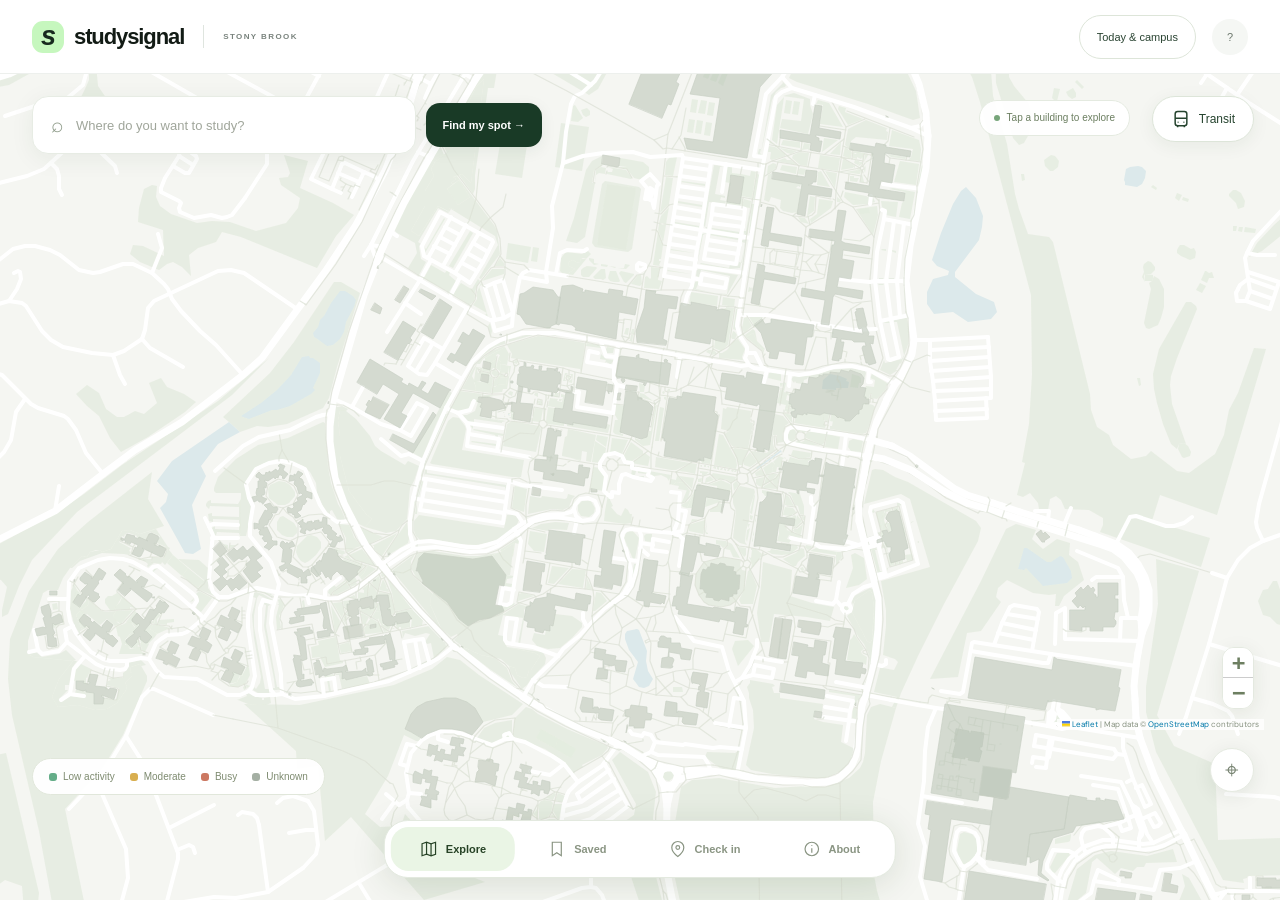
==== public/index.html @ 08395d14 "Upload current StudySignal campus companion app" ====
<!DOCTYPE html>
<html lang="en"><head><meta charset="utf-8"><meta name="viewport" content="width=device-width,initial-scale=1"><meta name="theme-color" content="#173c35"><title>StudySignal · Find your space</title><link rel="stylesheet" href="leaflet.css"><link rel="stylesheet" href="style.css"><link rel="stylesheet" href="campus.css"><link rel="stylesheet" href="interface.css"><link rel="stylesheet" href="maplibre-gl.css"><link rel="stylesheet" href="navigation.css"><link rel="stylesheet" href="transit.css"><link rel="stylesheet" href="student-tools.css"></head>
<body><aside class="sidebar"><a class="brand" href="./"><span class="logo">▥</span> StudySignal<span class="branddot">.</span></a><div class="campus">STONY BROOK UNIVERSITY</div><nav><button class="nav active" data-view="map">◫ <span>Explore spaces</span></button><button class="nav" data-view="saved">♡ <span>Saved spaces</span><span id="savedCount">0</span></button><button class="nav" id="how">ⓘ <span>How it works</span></button></nav><div class="side-note"><div class="small-icon">↗</div><h3>A little signal.<br>A better study session.</h3><p>Your quick updates help the next student find their spot.</p><button id="sideReport">Share an update <span>→</span></button></div><div class="sidebar-foot"><span class="avatar">SB</span><div>Built for Seawolves<small>Made for your next big idea</small></div></div></aside>
<main><header><a class="app-brand" href="./" aria-label="StudySignal home"><span class="app-mark">s</span>studysignal<span class="campus-pill">STONY BROOK</span></a><div class="breadcrumb">Campus <span>/</span> Study spaces</div><div class="header-right"><span class="demo"><i></i> Interactive prototype</span><button class="icon" id="help" aria-label="About this prototype">?</button></div></header><section id="campusView"><div class="campus-title"><div><div class="eyebrow">YOUR CAMPUS. AT A GLANCE.</div><h1>Your campus. Your space.</h1><p>Find a little room to focus.</p></div><label class="demo-switch"><input type="checkbox" id="demoMode"> Preview sample activity</label></div><section class="presence-strip"><div><strong>Find your place on campus</strong><small id="sharingStatus">Location is optional. You control when you check in.</small></div><button class="primary" id="locateMe">⌖ Use my location</button><button class="secondary" id="manualCheckin">Choose building</button><button class="chip" id="stopPresence" hidden>Stop sharing</button></section><div class="campus-tools"><label class="search">⌕ <input id="buildingSearch" placeholder="Where do you want to study?" aria-label="Search campus buildings"></label><button class="chip" id="resetMap">⌖ Recenter campus</button><span id="buildingCount"></span></div><div class="campus-layout"><section class="campus-map-card"><div class="map-note" id="mapNotice">Tap a building to explore</div><div id="campusMap" aria-label="Interactive Stony Brook campus map"></div><div class="campus-legend"><span><i style="background:#64ad88"></i>Low activity</span><span><i style="background:#d8ae4f"></i>Moderate</span><span><i style="background:#cc7862"></i>Busy</span><span><i style="background:#a4afa3"></i>Unknown</span></div></section><aside class="building-panel" id="buildingPanel"><div class="eyebrow">START EXPLORING</div><h2>One campus.<br>So many places.</h2><p>Select a building on the map to explore its activity and report conditions.</p><div class="campus-illustration">⌖</div><button class="primary" id="exploreLibrary">Explore the library →</button><p class="panel-foot">Building outlines: OpenStreetMap. Indoor coverage is expanding; unverified spaces are never presented as official floor plans.</p></aside></div><section class="campus-directory"><div class="section-title"><h2>Campus buildings</h2><span>Choose a building to look inside</span></div><div id="buildingList" class="building-list"></div></section></section><div id="indoorView" hidden><button class="back-campus" id="backCampus">← Back to campus map</button><section class="heading"><div><div class="eyebrow">LESS SEARCHING. MORE STUDYING.</div><h1>Find your kind of quiet<span>.</span></h1><p>A good spot changes everything. See where there’s room to focus.</p></div><button class="primary" id="find">✧ Find me a spot <span>↗</span></button></section>
<section class="stats"><div><span class="stat-icon mint">◫</span><div><strong id="available">—</strong><span>zones with open seats</span></div></div><div><span class="stat-icon sand">◉</span><div><strong>4 real study areas</strong><span>Melville Library · first floor</span></div></div><div><span class="stat-icon pink">↻</span><div><strong>Powered by students</strong><span>Availability starts unknown</span></div></div></section>
<section class="toolbar"><label class="search">⌕ <input id="search" placeholder="Search study spaces…" aria-label="Search study spaces"></label><div class="filters"><button class="chip" data-filter="quiet">♧ Quiet</button><button class="chip" data-filter="outlets">ϟ Outlets</button><button class="chip" data-filter="group">♧ Group friendly</button><button class="chip" data-filter="available">◉ Open seats</button></div></section>
<div class="workspace"><section class="map-panel"><div class="map-heading"><div><h2>Frank Melville Jr. Library <span class="tag">LIBRARY</span></h2><p>The real first-floor layout, with student-reported conditions.</p></div><span class="schematic">SBU-published floor plan</span></div><div class="floorbar"><div class="floors"><button data-floor="1" class="selected">First floor</button></div><div class="zoom"><button id="minus" aria-label="Zoom out">−</button><span id="zoomLabel">100%</span><button id="plus" aria-label="Zoom in">+</button></div></div><div class="mapstage"><div class="map-caption"><span class="status-dot"></span> ZONE AVAILABILITY </div><svg id="floorplan" viewBox="0 0 631 489" role="group" aria-label="SBU Melville Library first-floor plan with interactive study zones"></svg><div class="map-bottom"><span>↳ Select a zone to explore</span><span>Published floor plan · verify signs on site</span></div></div><div class="legend"><span><i class="dot open"></i>Seats available</span><span><i class="dot filling"></i>Filling up</span><span><i class="dot full"></i>Full</span><span><i class="dot unknown"></i>No recent report</span></div><div class="data-note">ⓘ Floor plan: <a href="https://library.stonybrook.edu/music-library/visitor-information/" target="_blank" rel="noopener">SBU Libraries</a>. Overlays added by StudySignal; boundaries are approximate. Map publication date not stated. Reports are shared and expire after 30 minutes.</div></section>
<aside class="details" id="details"></aside></div><section class="nearby"><div class="section-title"><div><span class="eyebrow">A SPACE FOR EVERY STUDY STYLE</span><h2 id="listTitle">Explore this floor</h2></div><span id="results"></span></div><div class="cards" id="cards"></div></section></div><footer><span>StudySignal · A clearer signal for your next study session.</span><span>Independent student prototype · Not affiliated with SBU</span></footer></main>
<dialog id="reportDialog"><form id="reportForm"><div class="modal-head"><div><div class="eyebrow">A QUICK UPDATE GOES A LONG WAY</div><h2>What’s the space like?</h2></div><button type="button" class="icon" id="closeReport" aria-label="Close">×</button></div><label class="field-label" for="reportZone">Study zone</label><select id="reportZone"></select><fieldset><legend>Can you find a seat?</legend><div class="report-options"><label><input type="radio" name="status" value="open" required> Plenty of seats</label><label><input type="radio" name="status" value="filling"> A few seats</label><label><input type="radio" name="status" value="full"> Full</label></div></fieldset><label class="field-label" for="noise">Noise right now</label><select id="noise"><option value="Quiet">Quiet</option><option value="Some conversation">Some conversation</option><option value="Loud">Loud</option></select><p class="muted">Only report what you can see. Updates describe a moment in time, not a reserved seat.</p><button class="primary submit" type="submit">Share update ↗</button></form></dialog>
<dialog id="infoDialog"><div class="modal-head"><h2>A clearer picture of campus.</h2><button class="icon" id="closeInfo" aria-label="Close">×</button></div><p>Start on the campus map. Select any mapped building to see its reported activity by area. Open Melville Library to explore the official first-floor plan. Gray means no recent information. The sample activity switch previews the heatmap without claiming live conditions.</p><h3>Know what you’re seeing</h3><p>This version uses the actual first-floor map published on SBU Libraries’ Music Library visitor page. Colored boundaries are approximate interactive overlays. Selected buildings now include SBU-published indoor maps and event-space diagrams. Their dates and floor coverage are shown. Health Sciences Level 2 is mapped, but the Level 3 library interior is not. Buildings without a published map support whole-building reports and student-defined areas. Activity reports and recent check-ins are shared across devices. Saved favorites stay in your browser. Location coordinates are processed on your device; only your confirmed building and area are sent. Presence expires after 3 minutes without an active update. Stop sharing removes your check-in.</p><p>Reports expire after 30 minutes. Gray means unknown, not empty. Study-space names and amenities come from SBU Libraries. The plan may include older labels; follow current building signage. Availability starts unknown until someone reports it.</p></dialog><div class="toast" id="toast" role="status"></div><script src="leaflet.js"></script><script src="app.js"></script><script src="plans.js"></script><script src="simulation.js"></script><script src="campus.js"></script><script src="presence.js"></script><script src="interface.js"></script><script src="walking.js"></script><script src="maplibre-gl.js"></script><script src="navigation.js"></script><script src="transit.js"></script><script src="student-tools.js"></script></body></html>
---- public/leaflet.css ----
/* required styles */

.leaflet-pane,
.leaflet-tile,
.leaflet-marker-icon,
.leaflet-marker-shadow,
.leaflet-tile-container,
.leaflet-pane > svg,
.leaflet-pane > canvas,
.leaflet-zoom-box,
.leaflet-image-layer,
.leaflet-layer {
	position: absolute;
	left: 0;
	top: 0;
	}
.leaflet-container {
	overflow: hidden;
	}
.leaflet-tile,
.leaflet-marker-icon,
.leaflet-marker-shadow {
	-webkit-user-select: none;
	   -moz-user-select: none;
	        user-select: none;
	  -webkit-user-drag: none;
	}
/* Prevents IE11 from highlighting tiles in blue */
.leaflet-tile::selection {
	background: transparent;
}
/* Safari renders non-retina tile on retina better with this, but Chrome is worse */
.leaflet-safari .leaflet-tile {
	image-rendering: -webkit-optimize-contrast;
	}
/* hack that prevents hw layers "stretching" when loading new tiles */
.leaflet-safari .leaflet-tile-container {
	width: 1600px;
	height: 1600px;
	-webkit-transform-origin: 0 0;
	}
.leaflet-marker-icon,
.leaflet-marker-shadow {
	display: block;
	}
/* .leaflet-container svg: reset svg max-width decleration shipped in Joomla! (joomla.org) 3.x */
/* .leaflet-container img: map is broken in FF if you have max-width: 100% on tiles */
.leaflet-container .leaflet-overlay-pane svg {
	max-width: none !important;
	max-height: none !important;
	}
.leaflet-container .leaflet-marker-pane img,
.leaflet-container .leaflet-shadow-pane img,
.leaflet-container .leaflet-tile-pane img,
.leaflet-container img.leaflet-image-layer,
.leaflet-container .leaflet-tile {
	max-width: none !important;
	max-height: none !important;
	width: auto;
	padding: 0;
	}

.leaflet-container img.leaflet-tile {
	/* See: https://bugs.chromium.org/p/chromium/issues/detail?id=600120 */
	mix-blend-mode: plus-lighter;
}

.leaflet-container.leaflet-touch-zoom {
	-ms-touch-action: pan-x pan-y;
	touch-action: pan-x pan-y;
	}
.leaflet-container.leaflet-touch-drag {
	-ms-touch-action: pinch-zoom;
	/* Fallback for FF which doesn't support pinch-zoom */
	touch-action: none;
	touch-action: pinch-zoom;
}
.leaflet-container.leaflet-touch-drag.leaflet-touch-zoom {
	-ms-touch-action: none;
	touch-action: none;
}
.leaflet-container {
	-webkit-tap-highlight-color: transparent;
}
.leaflet-container a {
	-webkit-tap-highlight-color: rgba(51, 181, 229, 0.4);
}
.leaflet-tile {
	filter: inherit;
	visibility: hidden;
	}
.leaflet-tile-loaded {
	visibility: inherit;
	}
.leaflet-zoom-box {
	width: 0;
	height: 0;
	-moz-box-sizing: border-box;
	     box-sizing: border-box;
	z-index: 800;
	}
/* workaround for https://bugzilla.mozilla.org/show_bug.cgi?id=888319 */
.leaflet-overlay-pane svg {
	-moz-user-select: none;
	}

.leaflet-pane         { z-index: 400; }

.leaflet-tile-pane    { z-index: 200; }
.leaflet-overlay-pane { z-index: 400; }
.leaflet-shadow-pane  { z-index: 500; }
.leaflet-marker-pane  { z-index: 600; }
.leaflet-tooltip-pane   { z-index: 650; }
.leaflet-popup-pane   { z-index: 700; }

.leaflet-map-pane canvas { z-index: 100; }
.leaflet-map-pane svg    { z-index: 200; }

.leaflet-vml-shape {
	width: 1px;
	height: 1px;
	}
.lvml {
	behavior: url(#default#VML);
	display: inline-block;
	position: absolute;
	}


/* control positioning */

.leaflet-control {
	position: relative;
	z-index: 800;
	pointer-events: visiblePainted; /* IE 9-10 doesn't have auto */
	pointer-events: auto;
	}
.leaflet-top,
.leaflet-bottom {
	position: absolute;
	z-index: 1000;
	pointer-events: none;
	}
.leaflet-top {
	top: 0;
	}
.leaflet-right {
	right: 0;
	}
.leaflet-bottom {
	bottom: 0;
	}
.leaflet-left {
	left: 0;
	}
.leaflet-control {
	float: left;
	clear: both;
	}
.leaflet-right .leaflet-control {
	float: right;
	}
.leaflet-top .leaflet-control {
	margin-top: 10px;
	}
.leaflet-bottom .leaflet-control {
	margin-bottom: 10px;
	}
.leaflet-left .leaflet-control {
	margin-left: 10px;
	}
.leaflet-right .leaflet-control {
	margin-right: 10px;
	}


/* zoom and fade animations */

.leaflet-fade-anim .leaflet-popup {
	opacity: 0;
	-webkit-transition: opacity 0.2s linear;
	   -moz-transition: opacity 0.2s linear;
	        transition: opacity 0.2s linear;
	}
.leaflet-fade-anim .leaflet-map-pane .leaflet-popup {
	opacity: 1;
	}
.leaflet-zoom-animated {
	-webkit-transform-origin: 0 0;
	    -ms-transform-origin: 0 0;
	        transform-origin: 0 0;
	}
svg.leaflet-zoom-animated {
	will-change: transform;
}

.leaflet-zoom-anim .leaflet-zoom-animated {
	-webkit-transition: -webkit-transform 0.25s cubic-bezier(0,0,0.25,1);
	   -moz-transition:    -moz-transform 0.25s cubic-bezier(0,0,0.25,1);
	        transition:         transform 0.25s cubic-bezier(0,0,0.25,1);
	}
.leaflet-zoom-anim .leaflet-tile,
.leaflet-pan-anim .leaflet-tile {
	-webkit-transition: none;
	   -moz-transition: none;
	        transition: none;
	}

.leaflet-zoom-anim .leaflet-zoom-hide {
	visibility: hidden;
	}


/* cursors */

.leaflet-interactive {
	cursor: pointer;
	}
.leaflet-grab {
	cursor: -webkit-grab;
	cursor:    -moz-grab;
	cursor:         grab;
	}
.leaflet-crosshair,
.leaflet-crosshair .leaflet-interactive {
	cursor: crosshair;
	}
.leaflet-popup-pane,
.leaflet-control {
	cursor: auto;
	}
.leaflet-dragging .leaflet-grab,
.leaflet-dragging .leaflet-grab .leaflet-interactive,
.leaflet-dragging .leaflet-marker-draggable {
	cursor: move;
	cursor: -webkit-grabbing;
	cursor:    -moz-grabbing;
	cursor:         grabbing;
	}

/* marker & overlays interactivity */
.leaflet-marker-icon,
.leaflet-marker-shadow,
.leaflet-image-layer,
.leaflet-pane > svg path,
.leaflet-tile-container {
	pointer-events: none;
	}

.leaflet-marker-icon.leaflet-interactive,
.leaflet-image-layer.leaflet-interactive,
.leaflet-pane > svg path.leaflet-interactive,
svg.leaflet-image-layer.leaflet-interactive path {
	pointer-events: visiblePainted; /* IE 9-10 doesn't have auto */
	pointer-events: auto;
	}

/* visual tweaks */

.leaflet-container {
	background: #ddd;
	outline-offset: 1px;
	}
.leaflet-container a {
	color: #0078A8;
	}
.leaflet-zoom-box {
	border: 2px dotted #38f;
	background: rgba(255,255,255,0.5);
	}


/* general typography */
.leaflet-container {
	font-family: "Helvetica Neue", Arial, Helvetica, sans-serif;
	font-size: 12px;
	font-size: 0.75rem;
	line-height: 1.5;
	}


/* general toolbar styles */

.leaflet-bar {
	box-shadow: 0 1px 5px rgba(0,0,0,0.65);
	border-radius: 4px;
	}
.leaflet-bar a {
	background-color: #fff;
	border-bottom: 1px solid #ccc;
	width: 26px;
	height: 26px;
	line-height: 26px;
	display: block;
	text-align: center;
	text-decoration: none;
	color: black;
	}
.leaflet-bar a,
.leaflet-control-layers-toggle {
	background-position: 50% 50%;
	background-repeat: no-repeat;
	display: block;
	}
.leaflet-bar a:hover,
.leaflet-bar a:focus {
	background-color: #f4f4f4;
	}
.leaflet-bar a:first-child {
	border-top-left-radius: 4px;
	border-top-right-radius: 4px;
	}
.leaflet-bar a:last-child {
	border-bottom-left-radius: 4px;
	border-bottom-right-radius: 4px;
	border-bottom: none;
	}
.leaflet-bar a.leaflet-disabled {
	cursor: default;
	background-color: #f4f4f4;
	color: #bbb;
	}

.leaflet-touch .leaflet-bar a {
	width: 30px;
	height: 30px;
	line-height: 30px;
	}
.leaflet-touch .leaflet-bar a:first-child {
	border-top-left-radius: 2px;
	border-top-right-radius: 2px;
	}
.leaflet-touch .leaflet-bar a:last-child {
	border-bottom-left-radius: 2px;
	border-bottom-right-radius: 2px;
	}

/* zoom control */

.leaflet-control-zoom-in,
.leaflet-control-zoom-out {
	font: bold 18px 'Lucida Console', Monaco, monospace;
	text-indent: 1px;
	}

.leaflet-touch .leaflet-control-zoom-in, .leaflet-touch .leaflet-control-zoom-out  {
	font-size: 22px;
	}


/* layers control */

.leaflet-control-layers {
	box-shadow: 0 1px 5px rgba(0,0,0,0.4);
	background: #fff;
	border-radius: 5px;
	}
.leaflet-control-layers-toggle {
	background-image: url(images/layers.png);
	width: 36px;
	height: 36px;
	}
.leaflet-retina .leaflet-control-layers-toggle {
	background-image: url(images/layers-2x.png);
	background-size: 26px 26px;
	}
.leaflet-touch .leaflet-control-layers-toggle {
	width: 44px;
	height: 44px;
	}
.leaflet-control-layers .leaflet-control-layers-list,
.leaflet-control-layers-expanded .leaflet-control-layers-toggle {
	display: none;
	}
.leaflet-control-layers-expanded .leaflet-control-layers-list {
	display: block;
	position: relative;
	}
.leaflet-control-layers-expanded {
	padding: 6px 10px 6px 6px;
	color: #333;
	background: #fff;
	}
.leaflet-control-layers-scrollbar {
	overflow-y: scroll;
	overflow-x: hidden;
	padding-right: 5px;
	}
.leaflet-control-layers-selector {
	margin-top: 2px;
	position: relative;
	top: 1px;
	}
.leaflet-control-layers label {
	display: block;
	font-size: 13px;
	font-size: 1.08333em;
	}
.leaflet-control-layers-separator {
	height: 0;
	border-top: 1px solid #ddd;
	margin: 5px -10px 5px -6px;
	}

/* Default icon URLs */
.leaflet-default-icon-path { /* used only in path-guessing heuristic, see L.Icon.Default */
	background-image: url(images/marker-icon.png);
	}


/* attribution and scale controls */

.leaflet-container .leaflet-control-attribution {
	background: #fff;
	background: rgba(255, 255, 255, 0.8);
	margin: 0;
	}
.leaflet-control-attribution,
.leaflet-control-scale-line {
	padding: 0 5px;
	color: #333;
	line-height: 1.4;
	}
.leaflet-control-attribution a {
	text-decoration: none;
	}
.leaflet-control-attribution a:hover,
.leaflet-control-attribution a:focus {
	text-decoration: underline;
	}
.leaflet-attribution-flag {
	display: inline !important;
	vertical-align: baseline !important;
	width: 1em;
	height: 0.6669em;
	}
.leaflet-left .leaflet-control-scale {
	margin-left: 5px;
	}
.leaflet-bottom .leaflet-control-scale {
	margin-bottom: 5px;
	}
.leaflet-control-scale-line {
	border: 2px solid #777;
	border-top: none;
	line-height: 1.1;
	padding: 2px 5px 1px;
	white-space: nowrap;
	-moz-box-sizing: border-box;
	     box-sizing: border-box;
	background: rgba(255, 255, 255, 0.8);
	text-shadow: 1px 1px #fff;
	}
.leaflet-control-scale-line:not(:first-child) {
	border-top: 2px solid #777;
	border-bottom: none;
	margin-top: -2px;
	}
.leaflet-control-scale-line:not(:first-child):not(:last-child) {
	border-bottom: 2px solid #777;
	}

.leaflet-touch .leaflet-control-attribution,
.leaflet-touch .leaflet-control-layers,
.leaflet-touch .leaflet-bar {
	box-shadow: none;
	}
.leaflet-touch .leaflet-control-layers,
.leaflet-touch .leaflet-bar {
	border: 2px solid rgba(0,0,0,0.2);
	background-clip: padding-box;
	}


/* popup */

.leaflet-popup {
	position: absolute;
	text-align: center;
	margin-bottom: 20px;
	}
.leaflet-popup-content-wrapper {
	padding: 1px;
	text-align: left;
	border-radius: 12px;
	}
.leaflet-popup-content {
	margin: 13px 24px 13px 20px;
	line-height: 1.3;
	font-size: 13px;
	font-size: 1.08333em;
	min-height: 1px;
	}
.leaflet-popup-content p {
	margin: 17px 0;
	margin: 1.3em 0;
	}
.leaflet-popup-tip-container {
	width: 40px;
	height: 20px;
	position: absolute;
	left: 50%;
	margin-top: -1px;
	margin-left: -20px;
	overflow: hidden;
	pointer-events: none;
	}
.leaflet-popup-tip {
	width: 17px;
	height: 17px;
	padding: 1px;

	margin: -10px auto 0;
	pointer-events: auto;

	-webkit-transform: rotate(45deg);
	   -moz-transform: rotate(45deg);
	    -ms-transform: rotate(45deg);
	        transform: rotate(45deg);
	}
.leaflet-popup-content-wrapper,
.leaflet-popup-tip {
	background: white;
	color: #333;
	box-shadow: 0 3px 14px rgba(0,0,0,0.4);
	}
.leaflet-container a.leaflet-popup-close-button {
	position: absolute;
	top: 0;
	right: 0;
	border: none;
	text-align: center;
	width: 24px;
	height: 24px;
	font: 16px/24px Tahoma, Verdana, sans-serif;
	color: #757575;
	text-decoration: none;
	background: transparent;
	}
.leaflet-container a.leaflet-popup-close-button:hover,
.leaflet-container a.leaflet-popup-close-button:focus {
	color: #585858;
	}
.leaflet-popup-scrolled {
	overflow: auto;
	}

.leaflet-oldie .leaflet-popup-content-wrapper {
	-ms-zoom: 1;
	}
.leaflet-oldie .leaflet-popup-tip {
	width: 24px;
	margin: 0 auto;

	-ms-filter: "progid:DXImageTransform.Microsoft.Matrix(M11=0.70710678, M12=0.70710678, M21=-0.70710678, M22=0.70710678)";
	filter: progid:DXImageTransform.Microsoft.Matrix(M11=0.70710678, M12=0.70710678, M21=-0.70710678, M22=0.70710678);
	}

.leaflet-oldie .leaflet-control-zoom,
.leaflet-oldie .leaflet-control-layers,
.leaflet-oldie .leaflet-popup-content-wrapper,
.leaflet-oldie .leaflet-popup-tip {
	border: 1px solid #999;
	}


/* div icon */

.leaflet-div-icon {
	background: #fff;
	border: 1px solid #666;
	}


/* Tooltip */
/* Base styles for the element that has a tooltip */
.leaflet-tooltip {
	position: absolute;
	padding: 6px;
	background-color: #fff;
	border: 1px solid #fff;
	border-radius: 3px;
	color: #222;
	white-space: nowrap;
	-webkit-user-select: none;
	-moz-user-select: none;
	-ms-user-select: none;
	user-select: none;
	pointer-events: none;
	box-shadow: 0 1px 3px rgba(0,0,0,0.4);
	}
.leaflet-tooltip.leaflet-interactive {
	cursor: pointer;
	pointer-events: auto;
	}
.leaflet-tooltip-top:before,
.leaflet-tooltip-bottom:before,
.leaflet-tooltip-left:before,
.leaflet-tooltip-right:before {
	position: absolute;
	pointer-events: none;
	border: 6px solid transparent;
	background: transparent;
	content: "";
	}

/* Directions */

.leaflet-tooltip-bottom {
	margin-top: 6px;
}
.leaflet-tooltip-top {
	margin-top: -6px;
}
.leaflet-tooltip-bottom:before,
.leaflet-tooltip-top:before {
	left: 50%;
	margin-left: -6px;
	}
.leaflet-tooltip-top:before {
	bottom: 0;
	margin-bottom: -12px;
	border-top-color: #fff;
	}
.leaflet-tooltip-bottom:before {
	top: 0;
	margin-top: -12px;
	margin-left: -6px;
	border-bottom-color: #fff;
	}
.leaflet-tooltip-left {
	margin-left: -6px;
}
.leaflet-tooltip-right {
	margin-left: 6px;
}
.leaflet-tooltip-left:before,
.leaflet-tooltip-right:before {
	top: 50%;
	margin-top: -6px;
	}
.leaflet-tooltip-left:before {
	right: 0;
	margin-right: -12px;
	border-left-color: #fff;
	}
.leaflet-tooltip-right:before {
	left: 0;
	margin-left: -12px;
	border-right-color: #fff;
	}

/* Printing */

@media print {
	/* Prevent printers from removing background-images of controls. */
	.leaflet-control {
		-webkit-print-color-adjust: exact;
		print-color-adjust: exact;
		}
	}
---- public/style.css ----
@import url('https://fonts.googleapis.com/css2?family=DM+Sans:wght@400;450;500;550;600;650;700&family=Manrope:wght@400;500;600;650;700;750;800&display=swap');
:root{--green:#214b40;--ink:#243d35;--muted:#7d8880;--line:#e5e9e2;--paper:#f8f9f5;--mint:#d9eddf}*{box-sizing:border-box}body{margin:0;background:var(--paper);color:var(--ink);font-family:'DM Sans',sans-serif;font-size:14px}button,input,select{font:inherit}button,a,input,select{-webkit-tap-highlight-color:transparent}button{cursor:pointer}button:focus-visible,a:focus-visible,svg [role=button]:focus-visible{outline:3px solid #b58a41;outline-offset:4px}button{transition:background .15s,transform .15s}button:hover{filter:brightness(.97)}.sidebar{width:235px;position:fixed;inset:0 auto 0 0;background:#fff;border-right:1px solid var(--line);padding:35px 23px;display:flex;flex-direction:column}.brand{display:flex;align-items:center;font-family:Manrope,sans-serif;font-size:23px;font-weight:800;text-decoration:none;color:var(--ink);letter-spacing:-1px}.logo{display:grid;place-items:center;background:var(--green);color:#e2efc6;border-radius:10px;width:33px;height:36px;margin-right:10px;font-size:25px}.branddot{color:#86ab67}.campus{font-size:9px;letter-spacing:1.8px;margin:18px 0 38px;color:#8d968f}nav{display:grid;gap:9px}.nav{border:0;background:none;display:flex;gap:13px;align-items:center;padding:13px 14px;text-align:left;color:#7a857c;border-radius:8px;font-size:18px}.nav span{font-size:13px}.nav.active{color:var(--green);background:#eaf1e8;font-weight:650}.nav #savedCount{margin-left:auto;background:#edf0ea;padding:1px 5px;font-size:10px}.side-note{margin-top:auto;background:#f5f5ec;padding:19px;border-radius:12px;border:1px solid #ececde}.small-icon{color:#869059;font-size:25px}.side-note h3{font-family:Manrope;line-height:1.6;font-size:14px}.side-note p{font-size:11px;color:#8a8c7b;line-height:1.8}.side-note button{padding:12px 0 0;background:none;border:0;border-top:1px solid #e1e3d5;width:100%;text-align:left;font-size:11px;color:var(--green);font-weight:600}.side-note button span{float:right}.sidebar-foot{display:flex;align-items:center;gap:10px;margin-top:28px;font-size:11px}.sidebar-foot small{display:block;font-size:9px;color:#92998e;margin-top:4px}.avatar{padding:10px;background:#edf0e7;border-radius:50%;font-size:11px}main{margin-left:235px;padding:0 38px;max-width:1800px}header{height:79px;display:flex;align-items:center;justify-content:space-between;border-bottom:1px solid var(--line);font-size:11px}.breadcrumb{color:#8d958c}.breadcrumb span{padding:0 13px;color:#bec3b8}.header-right{display:flex;align-items:center;gap:18px}.demo{font-size:10px;color:#73816f}.demo i,.status-dot{display:inline-block;width:6px;height:6px;border-radius:50%;background:#769c62;margin-right:7px}.icon{border:1px solid var(--line);border-radius:50%;background:white;width:28px;height:28px;color:#6b776c}.heading{display:flex;justify-content:space-between;align-items:center;padding:35px 0 29px;gap:15px}.eyebrow{font-size:9px;font-weight:650;letter-spacing:1.8px;color:#8c987e}h1{font-family:Manrope,sans-serif;font-size:clamp(25px,2.8vw,42px);letter-spacing:-1.7px;font-weight:750;margin:11px 0}h1 span{color:#95ad6d}.heading p{font-size:12px;color:#8a9388;margin:0}.primary{background:var(--green);color:white;border:0;border-radius:8px;padding:14px 20px;font-size:12px;font-weight:550;white-space:nowrap}.primary span{margin-left:20px}.stats{display:grid;grid-template-columns:1fr 1fr 1.2fr;border:1px solid var(--line);background:white;border-radius:12px;padding:19px 0}.stats>div{display:flex;align-items:center;gap:13px;padding:0 23px;border-right:1px solid var(--line)}.stats>div:last-child{border:0}.stats strong{display:block;font-size:14px;font-weight:600}.stats div div>span{display:block;color:#949b90;font-size:10px;margin-top:5px}.stat-icon{width:38px;height:38px;display:grid;place-items:center;border-radius:10px;font-size:20px}.mint{background:#edf4e9;color:#7e9b6e}.sand{background:#f8f2e3;color:#b49a64}.pink{background:#f7ede6;color:#bd9479}.toolbar{display:flex;align-items:center;gap:12px;padding:25px 0 20px;flex-wrap:wrap}.search{display:flex;align-items:center;gap:10px;background:white;border:1px solid var(--line);border-radius:7px;padding:10px 12px;flex:1;min-width:180px;color:#8e9b89}.search input{border:0;outline:none;width:100%;font-size:11px;background:none}.search input::placeholder{color:#a0a69b}.filters{display:flex;gap:7px;flex-wrap:wrap}.chip{background:#fff;border:1px solid var(--line);border-radius:7px;padding:10px 12px;font-size:10px;color:#778371}.chip.active{background:#e3eddf;color:var(--green);border-color:#a9bea2}.workspace{display:grid;grid-template-columns:minmax(0,1fr) 285px;gap:19px;align-items:stretch}.map-panel,.details{background:#fff;border:1px solid var(--line);border-radius:12px;overflow:hidden}.map-heading{display:flex;justify-content:space-between;gap:10px;padding:21px 23px 17px;align-items:center}h2{font-family:Manrope;font-size:15px;font-weight:750;letter-spacing:-.3px;margin:0}.tag{font-family:'DM Sans';font-size:8px;font-weight:500;letter-spacing:.8px;padding:4px 6px;border-radius:4px;background:#f0f2eb;color:#849173;margin-left:7px;vertical-align:middle}.map-heading p{font-size:10px;color:#9bA090;margin:7px 0 0}.schematic{font-size:9px;color:#a0a48e}.floorbar{display:flex;justify-content:space-between;align-items:center;padding:0 23px 15px}.floors{display:flex;background:#f3f4ee;padding:3px;border-radius:7px}.floors button{border:0;background:none;font-size:10px;padding:7px 13px;color:#919782;border-radius:5px}.floors .selected{background:#fff;color:var(--green);box-shadow:0 1px 4px #243d3510;font-weight:600}.zoom{display:flex;align-items:center;font-size:9px;color:#8d9785;gap:8px}.zoom button{border:1px solid var(--line);background:white;width:24px;height:24px;border-radius:5px;color:#819078}.mapstage{background-color:#f8faf5;background-image:radial-gradient(#dfe5d7 .7px,transparent .7px);background-size:14px 14px;overflow:hidden;border-block:1px solid var(--line);position:relative;padding:17px 20px 10px}.map-caption{font-size:8px;letter-spacing:1.4px;color:#89977e}.north{float:right;font-size:11px}.mapstage svg{width:100%;display:block;min-height:270px;transition:transform .2s}.map-bottom{display:flex;justify-content:space-between;font-size:8px;color:#9ca590;padding:5px 0}.legend{display:flex;justify-content:center;gap:17px;flex-wrap:wrap;padding:16px 10px;font-size:9px;color:#8b947f}.legend span{display:flex;align-items:center;gap:6px}.dot{display:inline-block;width:7px;height:7px;border-radius:50%}.open{background:#78a787}.filling{background:#d7b45c}.full{background:#cb8776}.unknown{background:#b4bcb0}.data-note{font-size:9px;background:#fafaf6;padding:12px 17px;color:#909780;line-height:1.6;border-top:1px solid var(--line)}.details{padding:21px;display:flex;flex-direction:column}.detail-label{font-size:9px;letter-spacing:1.4px;color:#91a080;display:flex;justify-content:space-between;align-items:center}.save{background:none;border:0;font-size:22px;color:#748568;padding:0 3px}.room-art{height:115px;background:#f0f3e9;border-radius:8px;margin:14px 0 19px;display:grid;place-items:center;overflow:hidden}.room-art svg{height:110px;width:100%}.details h2{font-size:22px;letter-spacing:-.8px;line-height:1.3}.sub{color:#99a08f;font-size:10px;margin:7px 0 17px}.badge{font-size:10px;display:inline-flex;gap:6px;align-items:center;border-radius:5px;padding:6px 9px;background:#e9f3e8;color:#58816a;align-self:flex-start}.badge.filling{background:#f7f0dc;color:#a18a41}.badge.full{background:#f9e9e2;color:#b87865}.badge.unknown{background:#edf0ea;color:#8c9686}.detail-metrics{margin:19px 0 16px;display:grid;gap:12px}.metric{display:flex;justify-content:space-between;font-size:11px;color:#8c9583}.metric strong{color:#59694f;font-size:10px;font-weight:500}.details .report-meta{border-block:1px solid var(--line);padding:12px 0;margin-bottom:17px;font-size:10px;color:#8d987e;line-height:1.9}.source-tag{font-size:8px;letter-spacing:.8px;color:#aa9674}.details .primary{width:100%;margin-top:auto}.secondary{width:100%;background:white;border:1px solid var(--line);color:#738267;border-radius:7px;padding:11px;margin-top:8px;font-size:10px}.nearby{padding:30px 0}.section-title{display:flex;justify-content:space-between;align-items:end;margin-bottom:17px}.section-title h2{font-size:21px;margin-top:8px}.section-title>span{font-size:10px;color:#9aa18e}.cards{display:grid;grid-template-columns:repeat(3,1fr);gap:14px}.space-card{background:white;border:1px solid var(--line);border-radius:10px;padding:18px;text-align:left;color:inherit}.space-card:hover{border-color:#a8bb97;transform:translateY(-2px)}.space-card .top{display:flex;justify-content:space-between;align-items:center;margin-bottom:13px}.space-card h3{font-family:Manrope;font-size:13px;margin:0 0 6px}.space-card p{font-size:10px;color:#929b87;margin:0 0 12px}.space-card .meta{font-size:9px;color:#a1a68f;display:flex;justify-content:space-between}.empty{padding:25px;color:#8a967f;grid-column:1/-1}footer{display:flex;justify-content:space-between;padding:20px 0 25px;border-top:1px solid var(--line);font-size:9px;color:#9fa590;gap:15px}dialog{border:1px solid var(--line);border-radius:15px;padding:27px;color:var(--ink);max-width:490px;width:calc(100% - 32px);box-shadow:0 20px 90px #173c3530}dialog::backdrop{background:#142b2459;backdrop-filter:blur(3px)}.modal-head{display:flex;justify-content:space-between;gap:15px;align-items:center;margin-bottom:23px}.modal-head h2{font-size:22px;margin-top:6px}dialog p{line-height:1.8;font-size:13px;color:#7e8a76}.field-label,legend{display:block;font-size:12px;font-weight:600;margin-bottom:10px}select{width:100%;padding:12px;border:1px solid var(--line);border-radius:7px;background:#fafbf7;color:var(--ink)}fieldset{border:0;padding:0;margin:24px 0}.report-options{display:grid;gap:8px}.report-options label{background:#f6f8f2;border:1px solid var(--line);padding:12px;border-radius:7px;font-size:12px}.report-options input{accent-color:var(--green);margin-right:9px}.submit{width:100%}.toast{position:fixed;bottom:24px;left:50%;transform:translate(-50%,20px);opacity:0;pointer-events:none;transition:all .2s;background:var(--green);color:white;padding:14px 23px;border-radius:10px;font-size:12px;z-index:10;box-shadow:0 7px 30px #173c3520;max-width:90%;text-align:center}.toast.visible{opacity:1;transform:translate(-50%,0)}@media(min-width:1500px){main{padding-inline:55px}.workspace{grid-template-columns:minmax(0,1fr) 320px}.room-art{height:150px}.details h2{font-size:26px}}@media(max-width:1150px){.sidebar{width:195px;padding-inline:17px}.brand{font-size:21px}main{margin-left:195px;padding-inline:24px}.workspace{grid-template-columns:minmax(0,1fr) 250px}.map-heading{padding-inline:15px}.schematic{display:none}.stats>div{padding-inline:15px}.stats strong{font-size:12px}.legend{gap:10px;font-size:8px}.mapstage{padding-inline:12px}}@media(max-width:900px){.sidebar{width:73px;padding:28px 12px}.brand{font-size:0}.logo{margin:0}.branddot,.campus,.nav span,.side-note,.sidebar-foot{display:none}.nav{justify-content:center;padding:13px;margin-top:15px}nav{margin-top:30px}main{margin-left:73px;padding-inline:20px}.heading{align-items:start}.heading .primary{padding:12px}.heading .primary span{display:none}.workspace{grid-template-columns:minmax(0,1fr)}.details{display:grid;grid-template-columns:1fr 1fr;column-gap:24px}.details .detail-label{grid-column:1/-1}.room-art{grid-row:2/6;margin-bottom:0;height:190px}.details h2{margin-top:14px}.details .report-meta{margin:0 0 12px}.details .primary,.details .secondary{grid-column:2}.cards{grid-template-columns:repeat(2,1fr)}}@media(max-width:580px){.sidebar{display:none}main{margin:0;padding-inline:16px}header{height:58px}.breadcrumb{font-size:10px}.demo{font-size:8px}.heading{display:block;padding:26px 0 20px}h1{font-size:30px}.heading p{line-height:1.7}.heading .primary{margin-top:17px}.stats{grid-template-columns:1fr 1fr;padding:13px 0}.stats>div{padding-inline:10px;gap:8px}.stats>div:last-child{display:none}.stat-icon{width:30px;height:32px;font-size:17px}.stats strong{font-size:11px}.stats div div>span{font-size:8px}.toolbar{gap:10px;padding-top:18px}.search{flex-basis:100%}.filters{gap:5px}.chip{font-size:9px;padding:9px 10px}.map-heading h2{font-size:12px}.map-heading .tag{display:none}.floorbar{padding-inline:15px}.mapstage svg{min-height:225px}.map-bottom{font-size:7px}.legend{padding:13px 8px}.details{display:flex}.room-art{height:120px;margin-top:12px}.details h2{margin-top:0}.detail-metrics{margin-top:14px}.details .report-meta{margin-bottom:16px}.cards{grid-template-columns:1fr}.section-title h2{font-size:19px}footer{display:block;line-height:1.9}footer span{display:block}.eyebrow{font-size:8px}.details .primary{margin-top:10px}}
.zone-description{font-size:10px;color:#8d987e;line-height:1.7;margin:0 0 15px}.data-note a{color:#44674a}.mapstage{background:#fafbf7}.mapstage svg{background:#fff;border-radius:6px;margin:13px 0}.map-caption{padding-bottom:2px}.mapstage svg text{font-family:'DM Sans',sans-serif}.map-heading p{line-height:1.6;max-width:360px}
---- public/campus.css ----
[hidden]{display:none!important}.campus-title{display:flex;justify-content:space-between;align-items:center;padding:27px 0 21px;gap:20px}.campus-title h1{margin:9px 0}.campus-title p{color:#88937f;font-size:12px;margin-bottom:0}.demo-switch{font-size:10px;color:#7c876f;display:flex;gap:8px;align-items:center;white-space:nowrap}.demo-switch input{accent-color:var(--green);width:16px;height:16px}.campus-tools{display:flex;gap:12px;align-items:center;margin-bottom:17px}.campus-tools .search{max-width:400px}.campus-tools>span{margin-left:auto;font-size:10px;color:#909c85}.campus-layout{display:grid;grid-template-columns:minmax(0,1fr) 300px;gap:18px}.campus-map-card{border:1px solid var(--line);border-radius:13px;overflow:hidden;background:white;position:relative}#campusMap{height:570px;background:#edf0e5;z-index:0}.map-note{position:absolute;top:16px;left:50%;transform:translateX(-50%);z-index:500;background:#fffE;padding:9px 15px;border:1px solid #e0e7d7;border-radius:7px;font-size:9px;color:#6b7c5e;white-space:nowrap;box-shadow:0 3px 12px #203d3510}.map-note.sample{background:#fff3d9;color:#91702d}.campus-legend{padding:15px;display:flex;justify-content:center;gap:19px;flex-wrap:wrap;font-size:10px;color:#7e8b70}.campus-legend span{display:flex;align-items:center;gap:6px}.campus-legend i{width:8px;height:8px;border-radius:3px}.building-panel{background:#fff;border:1px solid var(--line);border-radius:13px;padding:24px;align-self:start;min-height:400px}.building-panel h2{font-size:26px;line-height:1.4;margin:12px 0}.building-panel p{font-size:12px;line-height:1.8;color:#8b967f}.building-panel .primary{width:100%}.campus-illustration{font-size:100px;color:#c3d5b4;text-align:center;padding:20px}.panel-foot{font-size:9px!important;margin-top:20px}.building-panel .badge{margin-bottom:10px}.area-heading{font-size:10px;text-transform:uppercase;letter-spacing:1.3px;margin:24px 0 12px;color:#8b977e}.area-row{display:flex;align-items:center;justify-content:space-between;gap:10px;padding:13px 0;border-bottom:1px solid var(--line)}.area-row strong{display:block;font-size:11px}.area-row small{font-size:9px;color:#9ca58d;display:block;margin-top:5px}.area-row button{border:1px solid var(--line);border-radius:6px;padding:7px 10px;background:#f8faf4;font-size:10px;color:#637b51}.activity-bar{height:5px;border-radius:5px;background:#edf0e6;margin:10px 0;overflow:hidden}.activity-bar span{height:100%;display:block;border-radius:5px}.building-list{display:grid;grid-template-columns:repeat(4,1fr);gap:9px;max-height:330px;overflow:auto}.building-item{background:#fff;border:1px solid var(--line);border-radius:8px;text-align:left;padding:14px;color:var(--ink);font-size:11px;display:flex;align-items:center;gap:10px}.building-item span{flex:1}.building-item small{display:block;font-size:9px;color:#9ca38d;margin-top:6px}.building-item i{width:8px;height:8px;border-radius:50%;flex-shrink:0}.campus-directory{padding:26px 0}.back-campus{margin-top:18px;border:0;background:none;color:var(--green);font-size:12px;padding:8px 0}.leaflet-tooltip{font-family:'DM Sans',sans-serif;border:1px solid #dce4d3;border-radius:6px;color:#3d5536;box-shadow:0 2px 8px #1b3d3510;font-size:10px}.leaflet-control-attribution{font-size:8px!important}.add-area{display:flex;gap:6px;margin-top:15px}.add-area input{width:100%;min-width:0;border:1px solid var(--line);border-radius:6px;padding:9px;font-size:10px}.add-area button{background:#edf2e8;border:0;border-radius:6px;padding:8px;color:var(--green)}.campus-report{display:grid;gap:10px;margin-top:18px}.campus-report button{background:#f5f7f0;border:1px solid var(--line);padding:12px;border-radius:7px;text-align:left;color:var(--ink)}.campus-report button:hover{background:#e7efdf}.campus-label{background:#fffd;border:1px solid #d3ddca;padding:4px 7px;border-radius:5px;white-space:nowrap;font-size:10px;font-weight:600;color:#3f5637}.leaflet-container{font-family:'DM Sans',sans-serif}.map-load-error{padding:40px;text-align:center;line-height:1.8}.unknown-note{font-size:10px!important;background:#f7f8f2;padding:10px;border-radius:6px}.building-panel .secondary{margin-top:12px}@media(max-width:1100px){.campus-layout{grid-template-columns:minmax(0,1fr) 265px}.building-panel{padding:18px}.building-list{grid-template-columns:repeat(3,1fr)}}@media(max-width:800px){.campus-layout{grid-template-columns:1fr}#campusMap{height:490px}.building-panel{min-height:auto}.campus-illustration{display:none}.building-list{grid-template-columns:repeat(2,1fr)}.campus-title{align-items:start;flex-direction:column;gap:6px}.campus-tools{flex-wrap:wrap}.campus-tools>span{margin-left:0}.building-panel h2{font-size:23px}}@media(max-width:500px){#campusMap{height:440px}.map-note{font-size:8px;max-width:88%;white-space:normal;text-align:center;top:12px}.campus-legend{gap:11px;font-size:9px}.campus-tools .search{flex-basis:100%;max-width:none}.campus-title h1{font-size:32px}.building-list{gap:7px}.building-item{font-size:10px;padding:11px}.campus-title p{font-size:11px}}

.plan-dialog{max-width:1100px;width:calc(100% - 36px);max-height:92vh;padding:26px;overflow:auto}.plan-layout{display:grid;grid-template-columns:minmax(0,1fr) 250px;gap:22px;align-items:start}.plan-picture{background:#f8faf5;padding:10px;border:1px solid var(--line);border-radius:9px}.plan-picture svg{display:block;width:100%;max-height:65vh;min-height:320px;background:white}.plan-tabs{display:flex;flex-wrap:wrap;gap:7px;margin-bottom:15px}.plan-tabs button{font-size:11px;background:#f4f6ef;border:1px solid var(--line);padding:9px 13px;border-radius:6px;color:#748168}.plan-tabs button.selected{background:var(--green);color:white;border-color:var(--green)}.plan-report-list>button{width:100%;display:flex;align-items:center;gap:10px;background:white;border:1px solid var(--line);border-radius:7px;padding:13px 10px;margin-top:10px;text-align:left;font-size:11px;color:var(--ink)}.plan-report-list i{width:8px;height:8px;border-radius:50%;flex-shrink:0}.plan-report-list span{flex:1}.plan-report-list small{display:block;color:#95a087;font-size:9px;margin-top:5px}.plan-warning{background:#fcf4e2;color:#967b46!important;border-radius:7px;padding:11px 14px;font-size:11px!important}.plan-source{font-size:10px;color:var(--green)}@media(max-width:720px){.plan-dialog{padding:17px}.plan-layout{grid-template-columns:1fr}.plan-picture svg{min-height:240px}.plan-dialog h2{font-size:19px}.plan-report-list>button{padding:12px}}
.presence-strip{display:flex;align-items:center;gap:10px;background:#edf3e7;border:1px solid #d9e3cf;padding:15px 18px;border-radius:10px;margin-bottom:18px}.presence-strip>div{flex:1}.presence-strip strong{font-size:12px}.presence-strip small{display:block;font-size:10px;color:#859377;margin-top:5px}.presence-strip .secondary{width:auto;margin:0;padding:12px}.presence-strip .primary{padding:12px}.field-label select{margin-top:9px;margin-bottom:12px}@media(max-width:750px){.presence-strip{flex-wrap:wrap}.presence-strip>div{flex-basis:100%}.presence-strip button{font-size:10px}}
---- public/interface.css ----
/* Map-first product interface. System typography and a single green action accent. */
:root{--green:#16231d;--ink:#141a16;--muted:#65716b;--line:#e8ece9;--paper:#fff;--mint:#c5f7c5}body{background:#fff;font-family:-apple-system,BlinkMacSystemFont,'Segoe UI',sans-serif;font-size:14px;color:#141a16}.sidebar,main>footer,.breadcrumb,.header-right .demo,.campus-title,.presence-strip,.campus-tools #buildingCount{display:none}main{margin:0;padding:0;max-width:none}main>header{height:74px;padding:0 32px;position:relative;z-index:1100;background:white;border-bottom:1px solid #edf0ed}.app-brand{display:flex;align-items:center;gap:10px;text-decoration:none;color:#121b15;font-size:22px;font-weight:700;letter-spacing:-1.1px}.app-mark{height:32px;width:32px;background:#c6f7be;color:#17291e;display:grid;place-items:center;border-radius:11px;font-weight:750;font-size:27px;font-style:italic}.campus-pill{letter-spacing:1.4px;font-size:8px;color:#79837d;font-weight:600;border-left:1px solid #dfe5df;margin-left:9px;padding:7px 0 7px 19px}header .icon{width:36px;height:36px;background:#f5f7f4;border:0}.campus-layout{display:block}.campus-map-card{border:0;border-radius:0;position:relative;overflow:hidden}#campusMap{height:calc(100dvh - 74px);min-height:480px;background:#f0f4ec}.leaflet-tile-pane{filter:saturate(.35)}.campus-tools{position:absolute;z-index:1050;top:96px;left:32px;width:360px;margin:0;display:flex;gap:10px;flex-wrap:nowrap}.campus-tools .search{padding:16px 18px;border:1px solid #e7ece4;border-radius:16px;box-shadow:0 5px 25px #203a1910;font-size:21px;min-width:0;background:#fff}.campus-tools input{font-size:13px;font-weight:500;color:#25362a}.campus-tools #resetMap{position:fixed;right:26px;bottom:108px;height:44px;width:44px;padding:0;font-size:0;border-radius:50%;background:#fff;box-shadow:0 4px 20px #152f1b15;border:1px solid #e5eae1}.campus-tools #resetMap::after{content:'⌖';font-size:24px}.map-note{top:26px;left:auto;right:26px;transform:none;box-shadow:none;background:#ffffffed;border:1px solid #e4eae0;border-radius:30px;font-size:10px;padding:10px 14px;max-width:340px;white-space:normal;line-height:1.4}.map-note::before{content:'';display:inline-block;width:6px;height:6px;border-radius:50%;background:#77a57a;margin-right:7px}.map-note.sample{background:#fff1cd}.campus-legend{position:absolute;left:32px;bottom:105px;z-index:1000;display:flex;padding:12px 16px;background:#ffffffef;border:1px solid #e5eae1;border-radius:30px;font-size:10px;gap:15px;box-shadow:0 4px 16px #203c1910}.building-panel{position:absolute;top:175px;left:32px;width:360px;z-index:1050;min-height:0;max-height:calc(100dvh - 300px);overflow:auto;border:1px solid #e3e9df;border-radius:22px;padding:24px;box-shadow:0 12px 40px #1e36151a;background:#fff}.building-panel h2{font-family:inherit;font-size:28px;font-weight:650;letter-spacing:-1px;line-height:1.2;margin:11px 0 17px}.building-panel .campus-illustration{display:none}.building-panel>.panel-foot{font-size:9px!important;line-height:1.7;margin-bottom:0}.building-panel:not(.has-selection)>p:not(.panel-foot){font-size:13px;line-height:1.7}.building-panel>.eyebrow{font-size:8px;letter-spacing:1.7px;color:#7e8b7d}.building-panel .primary{background:#c6f7be;color:#183322;font-size:12px;font-weight:650;border-radius:12px;padding:15px;min-height:46px}.building-panel .secondary{border-radius:11px;min-height:44px}.badge{border-radius:30px;padding:7px 11px;font-size:10px;font-weight:500}.unknown-note{background:#f5f7f3;border-radius:12px;font-size:10px!important;padding:12px;line-height:1.7!important}.activity-bar{display:none}.area-heading{font-weight:600;color:#53634e;margin-top:22px}.area-row{padding:14px 0}.area-row strong{font-size:12px;font-weight:550}.area-row small{font-size:9px;color:#819078;line-height:1.5}.area-row button{border:0;border-radius:50%;width:40px;height:40px;font-size:11px;background:#f2f6ed}.add-area{margin-top:18px}.panel-close{position:absolute;top:14px;right:14px;background:#f2f5ef;border:0;border-radius:50%;width:30px;height:30px;font-size:20px;color:#72816b}.sheet-handle{display:none}.campus-directory{display:none;position:absolute;top:157px;left:32px;width:360px;z-index:1200;padding:12px;background:#fff;border:1px solid #e4e9e0;border-radius:18px;box-shadow:0 12px 40px #203c1920}.campus-directory.search-open{display:block}.campus-directory .section-title{display:none}.building-list{grid-template-columns:1fr;max-height:55dvh;gap:0}.building-item{border:0;border-bottom:1px solid #edf1e9;border-radius:0;min-height:58px;font-size:12px;padding:12px}.building-item:last-child{border:0}.app-nav{position:fixed;bottom:22px;left:50%;transform:translateX(-50%);z-index:1500;display:flex;gap:4px;padding:6px;background:#fff;border:1px solid #e3e9df;box-shadow:0 6px 35px #203c1920;border-radius:24px}.app-nav button{display:flex;align-items:center;gap:8px;padding:13px 24px;border:0;border-radius:18px;color:#8a9583;background:transparent;font-size:11px;font-weight:550;min-height:44px}.app-nav button.active{background:#eaf5e5;color:#274326}.app-nav svg{width:18px;height:18px;fill:none;stroke:currentColor;stroke-width:1.6}.checkin-dialog{max-width:420px;padding:28px;border-radius:24px}.checkin-dialog h2{font-family:inherit;font-size:27px;letter-spacing:-.8px;line-height:1.2}.checkin-dialog p{font-size:12px;line-height:1.8}.checkin-dialog .primary,.checkin-dialog .secondary{width:100%;min-height:50px;border-radius:13px;margin-top:10px;font-size:12px}.checkin-dialog .primary{background:#c6f7be;color:#183322;font-weight:600}.checkin-dialog small{display:block;font-size:10px;color:#8e9a86;margin-top:16px;line-height:1.7}.sharing-pill{position:absolute;z-index:1040;right:26px;top:143px;max-width:300px;text-align:right;font-size:10px;color:#56764a;background:#fffD;border-radius:20px;padding:9px 13px;display:none}.sharing-pill.visible{display:block}.leaflet-control-zoom{border:1px solid #e4e9e0!important;box-shadow:0 4px 20px #203c1915!important;border-radius:12px!important;overflow:hidden}.leaflet-control-zoom a{color:#6d7f61!important}.leaflet-bottom.leaflet-right{bottom:170px;right:16px}.leaflet-bottom.leaflet-left{bottom:0}.leaflet-control-attribution{background:#ffffffc9!important;color:#86917f!important}.campus-label{border-radius:8px;box-shadow:0 3px 12px #203c1910;padding:7px 10px;font-weight:550}.app-nav~.toast,.toast{bottom:100px;border-radius:16px}.eyebrow{color:#7d8c75}h1,h2,h3{font-family:inherit}dialog{border-radius:22px;border:1px solid #e5eae1;box-shadow:0 20px 100px #152e192a}dialog::backdrop{background:#18311c50;backdrop-filter:blur(7px)}#infoDialog{max-height:85dvh;overflow:auto}#infoDialog p{font-size:12px}#infoDialog .demo-switch{padding:16px;background:#f5f7f1;border-radius:12px;display:flex;font-size:12px;white-space:normal;margin-top:20px}button,input,select{font-family:inherit}button{touch-action:manipulation}input:focus-visible,select:focus-visible{outline:2px solid #88b87a;outline-offset:3px}button:focus-visible{outline-color:#75a565}.report-options label:has(input:checked){background:#e9f5e2;border-color:#94bd7e}.report-options label{border-radius:12px;padding:16px}.field-label select,select{border-radius:12px;min-height:46px}.plan-dialog{border-radius:24px}.plan-tabs button{border-radius:12px;min-height:44px}.plan-report-list>button{min-height:55px;border-radius:12px}.plan-picture{border-radius:14px}.plan-warning{border-radius:12px}#indoorView{max-width:1250px;margin:0 auto;padding:0 32px 100px}#indoorView .heading{padding:24px 0}#indoorView h1{font-size:32px;letter-spacing:-1px}#indoorView .stats{display:none}#indoorView .heading .eyebrow{display:none}.map-panel,.details{border-radius:18px}.room-art{display:none}.details h2{margin-top:18px}.primary{border-radius:12px;min-height:44px}.chip{min-height:40px;border-radius:12px}.details .primary{background:#c6f7be;color:#183322}.app-nav button:hover{background:#f2f7ee}.sheet-collapsed .building-panel{display:none}.reduce-motion *{scroll-behavior:auto}
@media(min-width:1000px){.app-nav button{padding-inline:29px}}@media(max-width:800px){main>header{height:64px;padding:0 20px}.app-brand{font-size:21px}.campus-pill{font-size:7px;margin-left:3px;padding-left:12px}.campus-tools{top:82px;left:16px;right:16px;width:auto}.campus-tools .search{max-width:none;flex-basis:auto;border-radius:15px;padding:14px 16px}.map-note{top:82px;right:16px;font-size:9px;max-width:calc(100% - 32px);padding:8px 12px}.campus-layout{display:block}#campusMap{height:calc(100dvh - 64px);min-height:520px}.building-panel{position:fixed;top:auto;bottom:100px;left:12px;right:12px;width:auto;max-height:49dvh;border-radius:24px;padding:20px 22px;box-shadow:0 -5px 40px #203c1915;z-index:1050}.building-panel:not(.has-selection){max-height:180px}.building-panel:not(.has-selection) .eyebrow,.building-panel:not(.has-selection)>.panel-foot{display:none}.building-panel:not(.has-selection) h2{font-size:22px;margin:0 0 7px}.building-panel:not(.has-selection) h2 br{display:none}.building-panel:not(.has-selection)>p{font-size:11px;margin:0 0 12px}.building-panel:not(.has-selection) .primary{padding:12px;min-height:43px}.building-panel.has-selection h2{font-size:25px;max-width:88%;margin-top:8px}.sheet-handle{display:block;width:34px;height:4px;background:#dbe2d6;border-radius:9px;margin:-9px auto 15px}.panel-close{top:20px;right:18px}.campus-legend{left:16px;bottom:auto;top:119px;right:auto;font-size:8px;padding:8px 11px;gap:11px;border-radius:20px}.campus-tools #resetMap{right:17px;bottom:108px;z-index:1100}.leaflet-bottom.leaflet-right{bottom:164px;right:8px}.app-nav{bottom:18px;border-radius:22px;gap:2px;padding:5px;max-width:calc(100% - 24px);width:370px;justify-content:space-between}.app-nav button{flex:1;flex-direction:column;gap:5px;padding:9px 5px;font-size:9px;border-radius:16px;min-width:0}.app-nav svg{width:19px;height:19px}.campus-directory{position:absolute;top:138px;left:16px;right:16px;width:auto}.building-list{max-height:55dvh}.sharing-pill{top:195px;right:16px;font-size:9px;max-width:240px}.building-panel>.panel-foot{font-size:8px!important}.area-row{padding:12px 0}.area-row button{min-width:44px}.map-note.sample{max-width:90%}.plan-dialog{width:calc(100% - 18px);max-height:94dvh;padding:18px}.plan-picture svg{min-height:260px}.plan-layout{gap:18px}#indoorView{padding:0 16px 110px}#indoorView .heading{display:block}#indoorView .heading .primary{margin-top:15px}#indoorView h1{font-size:28px}#indoorView .heading p{font-size:11px}.details{display:flex}.toolbar{padding-top:10px}.cards{grid-template-columns:1fr}.plan-report-list{padding-bottom:10px}.app-brand .campus-pill{display:none}.header-right{gap:8px}#indoorView .workspace{grid-template-columns:1fr}.campus-tools input{font-size:14px}.building-panel .badge{font-size:10px}}
@media(prefers-reduced-motion:reduce){*,*::before,*::after{animation:none!important;transition:none!important;scroll-behavior:auto!important}}
/* Quiet campus cartography: local geometry, no street-map POI or road labels. */
#campusMap{background:#f5f6f2}.selected-building-label{background:#fff;color:#253e28;border:1px solid #dce4d5;border-radius:10px;padding:9px 13px;font-size:11px;box-shadow:0 4px 18px #213d1712;font-weight:550;white-space:normal;max-width:230px;text-align:center}.leaflet-tooltip{border-color:#e0e6da;padding:7px 10px;border-radius:9px}.campus-map-card .leaflet-overlay-pane path{transition:fill .2s,fill-opacity .2s}.building-panel:not(.has-selection){display:none}.map-note{background:#fffffff0;box-shadow:none;color:#6b7e60}.campus-legend{box-shadow:none;border-color:#e1e7db;background:#fffffff2}.leaflet-control-attribution{font-size:8px!important}.leaflet-interactive:focus-visible{outline:3px solid #203f26;outline-offset:2px}@media(prefers-reduced-motion:reduce){.campus-map-card .leaflet-overlay-pane path{transition:none}}
#simulationControls{position:absolute;z-index:1040;right:26px;top:160px;display:flex;gap:7px;align-items:center;padding:12px;background:#fff;border:1px solid #e5eadd;border-radius:16px;box-shadow:0 5px 20px #233e1510}#simulationControls>div{padding:0 10px 0 3px}#simulationControls strong{display:block;font-size:11px;color:#2d4828}#simulationControls small{display:block;margin-top:5px;font-size:9px;color:#8a977e}#simulationControls button{border:0;background:#f1f6eb;border-radius:9px;color:#516d42;padding:10px;font-size:10px;min-height:36px}.sim-count{display:grid;place-items:center;width:32px;height:26px;border-radius:9px;background:#fff;color:#294a28;font-size:10px;font-weight:650;border:1px solid #c9dac0;box-shadow:0 2px 8px #294a2815}.simulating .map-note{background:#fff5d8;color:#846723}.simulating .map-note::before{background:#d1a342}@media(max-width:800px){#simulationControls{left:16px;right:auto;top:238px;padding:9px;gap:5px;max-width:calc(100% - 32px)}#simulationControls>div{padding-right:3px}#simulationControls strong{font-size:10px}#simulationControls small{font-size:8px}#simulationControls button{font-size:9px;padding:9px}.simulating .sharing-pill{display:none}}
.campus-tools{width:510px}.campus-tools .search{flex:1}#findCampusSpot{white-space:nowrap;background:#193a26;color:white;font-size:11px;padding:14px 17px;box-shadow:0 4px 16px #193a2612;border-radius:14px}.find-dialog{max-width:490px;max-height:90dvh;overflow:auto;padding:28px}.find-dialog h2{font-size:29px;line-height:1.15;letter-spacing:-1px}.find-dialog .primary,.find-dialog .secondary{width:100%;min-height:48px}.study-prefs{display:flex;gap:8px;margin:20px 0}.study-prefs label{font-size:11px;background:#f3f7ee;border:1px solid #e2e9db;border-radius:12px;padding:12px 10px}.study-prefs input{accent-color:#305d32}.study-result{width:100%;display:flex;justify-content:space-between;gap:10px;text-align:left;border:1px solid #e1e8da;border-radius:15px;background:white;padding:16px;margin-top:12px;color:#263b23}.study-result strong{font-size:13px}.study-result small{display:block;font-size:10px;color:#7a8c6f;line-height:1.8;margin-top:3px}.study-result b{font-size:11px;white-space:nowrap}#findResults{font-size:12px;line-height:1.7;margin-top:15px;color:#74856a}#walkPanel{position:fixed;bottom:24px;left:50%;transform:translateX(-50%);z-index:1600;background:white;border-radius:24px;border:1px solid #dfe7d7;box-shadow:0 10px 50px #183c201c;padding:23px;width:480px;max-width:calc(100% - 24px);max-height:47dvh;overflow:auto}.walk-grip{width:32px;height:4px;background:#dfe5db;border-radius:4px;margin:-10px auto 15px}.walk-title{display:flex;justify-content:space-between;align-items:start}.walk-title h2{font-size:23px;letter-spacing:-.8px;margin-top:8px}.walk-title p{color:#89957e;font-size:11px;margin:7px 0}.walk-metrics{display:flex;align-items:center;gap:15px;margin:14px 0}.walk-metrics strong{font-size:30px;letter-spacing:-1px;color:#2d6b34}.walk-metrics small{font-size:15px;font-weight:500;letter-spacing:0}.walk-metrics>span{font-size:10px;color:#7c8e72}.walk-disclaimer{font-size:10px!important;line-height:1.7!important;color:#8a987f!important}.walk-actions{display:flex;gap:8px}.walk-actions button{flex:1;margin:0;white-space:nowrap;padding:12px;font-size:10px}.walk-actions .primary{background:#327cf5}.walk-actions .secondary{width:auto}#walkSteps{font-size:11px;color:#7f9075;line-height:1.8;padding-top:10px}#walkInstruction{position:fixed;top:96px;left:50%;transform:translateX(-50%);z-index:1600;background:#193a26;color:white;padding:20px 25px;border-radius:18px;width:440px;max-width:calc(100% - 32px);font-size:16px;font-weight:550;box-shadow:0 8px 30px #193a2620}.navigating .campus-tools,.navigating .app-nav,.navigating #simulationControls,.navigating .campus-legend,.navigating .sharing-pill{display:none!important}.navigating .map-note{top:105px}.navigating .leaflet-bottom.leaflet-right{bottom:350px}@media(max-width:800px){.campus-tools{width:auto;flex-wrap:wrap}.campus-tools .search{flex-basis:calc(100% - 135px)}#findCampusSpot{font-size:10px;padding:13px 14px}.find-dialog{padding:23px}.study-prefs label{font-size:10px;padding:11px 9px}#walkInstruction{top:82px;font-size:14px;padding:18px}#walkPanel{bottom:16px;padding:20px;max-height:48dvh}.walk-title h2{font-size:21px}.walk-metrics{gap:12px}.navigating .map-note{top:100px;left:16px;right:auto;font-size:8px}}
---- public/maplibre-gl.css ----
.maplibregl-map{font:12px/20px Helvetica Neue,Arial,Helvetica,sans-serif;overflow:hidden;position:relative;-webkit-tap-highlight-color:rgb(0 0 0/0)}.maplibregl-canvas{left:0;position:absolute;top:0}.maplibregl-map:fullscreen{height:100%;width:100%}.maplibregl-ctrl-group button.maplibregl-ctrl-compass{touch-action:none}.maplibregl-canvas-container.maplibregl-interactive,.maplibregl-ctrl-group button.maplibregl-ctrl-compass{cursor:grab;-webkit-user-select:none;-moz-user-select:none;user-select:none}.maplibregl-canvas-container.maplibregl-interactive.maplibregl-track-pointer{cursor:pointer}.maplibregl-canvas-container.maplibregl-interactive:active,.maplibregl-ctrl-group button.maplibregl-ctrl-compass:active{cursor:grabbing}.maplibregl-canvas-container.maplibregl-touch-zoom-rotate,.maplibregl-canvas-container.maplibregl-touch-zoom-rotate .maplibregl-canvas{touch-action:pan-x pan-y}.maplibregl-canvas-container.maplibregl-touch-drag-pan,.maplibregl-canvas-container.maplibregl-touch-drag-pan .maplibregl-canvas{touch-action:pinch-zoom}.maplibregl-canvas-container.maplibregl-touch-zoom-rotate.maplibregl-touch-drag-pan,.maplibregl-canvas-container.maplibregl-touch-zoom-rotate.maplibregl-touch-drag-pan .maplibregl-canvas{touch-action:none}.maplibregl-canvas-container.maplibregl-touch-drag-pan.maplibregl-cooperative-gestures,.maplibregl-canvas-container.maplibregl-touch-drag-pan.maplibregl-cooperative-gestures .maplibregl-canvas{touch-action:pan-x pan-y}.maplibregl-ctrl-bottom-left,.maplibregl-ctrl-bottom-right,.maplibregl-ctrl-top-left,.maplibregl-ctrl-top-right{pointer-events:none;position:absolute;z-index:2}.maplibregl-ctrl-top-left{left:0;top:0}.maplibregl-ctrl-top-right{right:0;top:0}.maplibregl-ctrl-bottom-left{bottom:0;left:0}.maplibregl-ctrl-bottom-right{bottom:0;right:0}.maplibregl-ctrl{clear:both;pointer-events:auto;transform:translate(0)}.maplibregl-ctrl-top-left .maplibregl-ctrl{float:left;margin:10px 0 0 10px}.maplibregl-ctrl-top-right .maplibregl-ctrl{float:right;margin:10px 10px 0 0}.maplibregl-ctrl-bottom-left .maplibregl-ctrl{float:left;margin:0 0 10px 10px}.maplibregl-ctrl-bottom-right .maplibregl-ctrl{float:right;margin:0 10px 10px 0}.maplibregl-ctrl-group{background:#fff;border-radius:4px}.maplibregl-ctrl-group:not(:empty){box-shadow:0 0 0 2px rgba(0,0,0,.1)}@media (forced-colors:active){.maplibregl-ctrl-group:not(:empty){box-shadow:0 0 0 2px ButtonText}}.maplibregl-ctrl-group button{background-color:transparent;border:0;box-sizing:border-box;cursor:pointer;display:block;height:29px;outline:none;padding:0;width:29px}.maplibregl-ctrl-group button+button{border-top:1px solid #ddd}.maplibregl-ctrl button .maplibregl-ctrl-icon{background-position:50%;background-repeat:no-repeat;display:block;height:100%;width:100%}@media (forced-colors:active){.maplibregl-ctrl-icon{background-color:transparent}.maplibregl-ctrl-group button+button{border-top:1px solid ButtonText}}.maplibregl-ctrl button::-moz-focus-inner{border:0;padding:0}.maplibregl-ctrl-attrib-button:focus,.maplibregl-ctrl-group button:focus{box-shadow:0 0 2px 2px #0096ff}.maplibregl-ctrl button:disabled{cursor:not-allowed}.maplibregl-ctrl button:disabled .maplibregl-ctrl-icon{opacity:.25}@media (hover:hover){.maplibregl-ctrl button:not(:disabled):hover{background-color:rgb(0 0 0/5%)}}.maplibregl-ctrl button:not(:disabled):active{background-color:rgb(0 0 0/5%)}.maplibregl-ctrl-group button:focus:focus-visible{box-shadow:0 0 2px 2px #0096ff}.maplibregl-ctrl-group button:focus:not(:focus-visible){box-shadow:none}.maplibregl-ctrl-group button:focus:first-child{border-radius:4px 4px 0 0}.maplibregl-ctrl-group button:focus:last-child{border-radius:0 0 4px 4px}.maplibregl-ctrl-group button:focus:only-child{border-radius:inherit}.maplibregl-ctrl button.maplibregl-ctrl-zoom-out .maplibregl-ctrl-icon{background-image:url("data:image/svg+xml;charset=utf-8,%3Csvg xmlns='http://www.w3.org/2000/svg' width='29' height='29' fill='%23333' viewBox='0 0 29 29'%3E%3Cpath d='M10 13c-.75 0-1.5.75-1.5 1.5S9.25 16 10 16h9c.75 0 1.5-.75 1.5-1.5S19.75 13 19 13z'/%3E%3C/svg%3E")}.maplibregl-ctrl button.maplibregl-ctrl-zoom-in .maplibregl-ctrl-icon{background-image:url("data:image/svg+xml;charset=utf-8,%3Csvg xmlns='http://www.w3.org/2000/svg' width='29' height='29' fill='%23333' viewBox='0 0 29 29'%3E%3Cpath d='M14.5 8.5c-.75 0-1.5.75-1.5 1.5v3h-3c-.75 0-1.5.75-1.5 1.5S9.25 16 10 16h3v3c0 .75.75 1.5 1.5 1.5S16 19.75 16 19v-3h3c.75 0 1.5-.75 1.5-1.5S19.75 13 19 13h-3v-3c0-.75-.75-1.5-1.5-1.5'/%3E%3C/svg%3E")}@media (forced-colors:active){.maplibregl-ctrl button.maplibregl-ctrl-zoom-out .maplibregl-ctrl-icon{background-image:url("data:image/svg+xml;charset=utf-8,%3Csvg xmlns='http://www.w3.org/2000/svg' width='29' height='29' fill='%23fff' viewBox='0 0 29 29'%3E%3Cpath d='M10 13c-.75 0-1.5.75-1.5 1.5S9.25 16 10 16h9c.75 0 1.5-.75 1.5-1.5S19.75 13 19 13z'/%3E%3C/svg%3E")}.maplibregl-ctrl button.maplibregl-ctrl-zoom-in .maplibregl-ctrl-icon{background-image:url("data:image/svg+xml;charset=utf-8,%3Csvg xmlns='http://www.w3.org/2000/svg' width='29' height='29' fill='%23fff' viewBox='0 0 29 29'%3E%3Cpath d='M14.5 8.5c-.75 0-1.5.75-1.5 1.5v3h-3c-.75 0-1.5.75-1.5 1.5S9.25 16 10 16h3v3c0 .75.75 1.5 1.5 1.5S16 19.75 16 19v-3h3c.75 0 1.5-.75 1.5-1.5S19.75 13 19 13h-3v-3c0-.75-.75-1.5-1.5-1.5'/%3E%3C/svg%3E")}}@media (forced-colors:active) and (prefers-color-scheme:light){.maplibregl-ctrl button.maplibregl-ctrl-zoom-out .maplibregl-ctrl-icon{background-image:url("data:image/svg+xml;charset=utf-8,%3Csvg xmlns='http://www.w3.org/2000/svg' width='29' height='29' viewBox='0 0 29 29'%3E%3Cpath d='M10 13c-.75 0-1.5.75-1.5 1.5S9.25 16 10 16h9c.75 0 1.5-.75 1.5-1.5S19.75 13 19 13z'/%3E%3C/svg%3E")}.maplibregl-ctrl button.maplibregl-ctrl-zoom-in .maplibregl-ctrl-icon{background-image:url("data:image/svg+xml;charset=utf-8,%3Csvg xmlns='http://www.w3.org/2000/svg' width='29' height='29' viewBox='0 0 29 29'%3E%3Cpath d='M14.5 8.5c-.75 0-1.5.75-1.5 1.5v3h-3c-.75 0-1.5.75-1.5 1.5S9.25 16 10 16h3v3c0 .75.75 1.5 1.5 1.5S16 19.75 16 19v-3h3c.75 0 1.5-.75 1.5-1.5S19.75 13 19 13h-3v-3c0-.75-.75-1.5-1.5-1.5'/%3E%3C/svg%3E")}}.maplibregl-ctrl button.maplibregl-ctrl-fullscreen .maplibregl-ctrl-icon{background-image:url("data:image/svg+xml;charset=utf-8,%3Csvg xmlns='http://www.w3.org/2000/svg' width='29' height='29' fill='%23333' viewBox='0 0 29 29'%3E%3Cpath d='M24 16v5.5c0 1.75-.75 2.5-2.5 2.5H16v-1l3-1.5-4-5.5 1-1 5.5 4 1.5-3zM6 16l1.5 3 5.5-4 1 1-4 5.5 3 1.5v1H7.5C5.75 24 5 23.25 5 21.5V16zm7-11v1l-3 1.5 4 5.5-1 1-5.5-4L6 13H5V7.5C5 5.75 5.75 5 7.5 5zm11 2.5c0-1.75-.75-2.5-2.5-2.5H16v1l3 1.5-4 5.5 1 1 5.5-4 1.5 3h1z'/%3E%3C/svg%3E")}.maplibregl-ctrl button.maplibregl-ctrl-shrink .maplibregl-ctrl-icon{background-image:url("data:image/svg+xml;charset=utf-8,%3Csvg xmlns='http://www.w3.org/2000/svg' width='29' height='29' viewBox='0 0 29 29'%3E%3Cpath d='M18.5 16c-1.75 0-2.5.75-2.5 2.5V24h1l1.5-3 5.5 4 1-1-4-5.5 3-1.5v-1zM13 18.5c0-1.75-.75-2.5-2.5-2.5H5v1l3 1.5L4 24l1 1 5.5-4 1.5 3h1zm3-8c0 1.75.75 2.5 2.5 2.5H24v-1l-3-1.5L25 5l-1-1-5.5 4L17 5h-1zM10.5 13c1.75 0 2.5-.75 2.5-2.5V5h-1l-1.5 3L5 4 4 5l4 5.5L5 12v1z'/%3E%3C/svg%3E")}@media (forced-colors:active){.maplibregl-ctrl button.maplibregl-ctrl-fullscreen .maplibregl-ctrl-icon{background-image:url("data:image/svg+xml;charset=utf-8,%3Csvg xmlns='http://www.w3.org/2000/svg' width='29' height='29' fill='%23fff' viewBox='0 0 29 29'%3E%3Cpath d='M24 16v5.5c0 1.75-.75 2.5-2.5 2.5H16v-1l3-1.5-4-5.5 1-1 5.5 4 1.5-3zM6 16l1.5 3 5.5-4 1 1-4 5.5 3 1.5v1H7.5C5.75 24 5 23.25 5 21.5V16zm7-11v1l-3 1.5 4 5.5-1 1-5.5-4L6 13H5V7.5C5 5.75 5.75 5 7.5 5zm11 2.5c0-1.75-.75-2.5-2.5-2.5H16v1l3 1.5-4 5.5 1 1 5.5-4 1.5 3h1z'/%3E%3C/svg%3E")}.maplibregl-ctrl button.maplibregl-ctrl-shrink .maplibregl-ctrl-icon{background-image:url("data:image/svg+xml;charset=utf-8,%3Csvg xmlns='http://www.w3.org/2000/svg' width='29' height='29' fill='%23fff' viewBox='0 0 29 29'%3E%3Cpath d='M18.5 16c-1.75 0-2.5.75-2.5 2.5V24h1l1.5-3 5.5 4 1-1-4-5.5 3-1.5v-1zM13 18.5c0-1.75-.75-2.5-2.5-2.5H5v1l3 1.5L4 24l1 1 5.5-4 1.5 3h1zm3-8c0 1.75.75 2.5 2.5 2.5H24v-1l-3-1.5L25 5l-1-1-5.5 4L17 5h-1zM10.5 13c1.75 0 2.5-.75 2.5-2.5V5h-1l-1.5 3L5 4 4 5l4 5.5L5 12v1z'/%3E%3C/svg%3E")}}@media (forced-colors:active) and (prefers-color-scheme:light){.maplibregl-ctrl button.maplibregl-ctrl-fullscreen .maplibregl-ctrl-icon{background-image:url("data:image/svg+xml;charset=utf-8,%3Csvg xmlns='http://www.w3.org/2000/svg' width='29' height='29' viewBox='0 0 29 29'%3E%3Cpath d='M24 16v5.5c0 1.75-.75 2.5-2.5 2.5H16v-1l3-1.5-4-5.5 1-1 5.5 4 1.5-3zM6 16l1.5 3 5.5-4 1 1-4 5.5 3 1.5v1H7.5C5.75 24 5 23.25 5 21.5V16zm7-11v1l-3 1.5 4 5.5-1 1-5.5-4L6 13H5V7.5C5 5.75 5.75 5 7.5 5zm11 2.5c0-1.75-.75-2.5-2.5-2.5H16v1l3 1.5-4 5.5 1 1 5.5-4 1.5 3h1z'/%3E%3C/svg%3E")}.maplibregl-ctrl button.maplibregl-ctrl-shrink .maplibregl-ctrl-icon{background-image:url("data:image/svg+xml;charset=utf-8,%3Csvg xmlns='http://www.w3.org/2000/svg' width='29' height='29' viewBox='0 0 29 29'%3E%3Cpath d='M18.5 16c-1.75 0-2.5.75-2.5 2.5V24h1l1.5-3 5.5 4 1-1-4-5.5 3-1.5v-1zM13 18.5c0-1.75-.75-2.5-2.5-2.5H5v1l3 1.5L4 24l1 1 5.5-4 1.5 3h1zm3-8c0 1.75.75 2.5 2.5 2.5H24v-1l-3-1.5L25 5l-1-1-5.5 4L17 5h-1zM10.5 13c1.75 0 2.5-.75 2.5-2.5V5h-1l-1.5 3L5 4 4 5l4 5.5L5 12v1z'/%3E%3C/svg%3E")}}.maplibregl-ctrl button.maplibregl-ctrl-compass .maplibregl-ctrl-icon{background-image:url("data:image/svg+xml;charset=utf-8,%3Csvg xmlns='http://www.w3.org/2000/svg' width='29' height='29' fill='%23333' viewBox='0 0 29 29'%3E%3Cpath d='m10.5 14 4-8 4 8z'/%3E%3Cpath fill='%23ccc' d='m10.5 16 4 8 4-8z'/%3E%3C/svg%3E")}@media (forced-colors:active){.maplibregl-ctrl button.maplibregl-ctrl-compass .maplibregl-ctrl-icon{background-image:url("data:image/svg+xml;charset=utf-8,%3Csvg xmlns='http://www.w3.org/2000/svg' width='29' height='29' fill='%23fff' viewBox='0 0 29 29'%3E%3Cpath d='m10.5 14 4-8 4 8z'/%3E%3Cpath fill='%23ccc' d='m10.5 16 4 8 4-8z'/%3E%3C/svg%3E")}}@media (forced-colors:active) and (prefers-color-scheme:light){.maplibregl-ctrl button.maplibregl-ctrl-compass .maplibregl-ctrl-icon{background-image:url("data:image/svg+xml;charset=utf-8,%3Csvg xmlns='http://www.w3.org/2000/svg' width='29' height='29' viewBox='0 0 29 29'%3E%3Cpath d='m10.5 14 4-8 4 8z'/%3E%3Cpath fill='%23ccc' d='m10.5 16 4 8 4-8z'/%3E%3C/svg%3E")}}.maplibregl-ctrl button.maplibregl-ctrl-globe .maplibregl-ctrl-icon{background-image:url("data:image/svg+xml;charset=utf-8,%3Csvg xmlns='http://www.w3.org/2000/svg' width='22' height='22' fill='none' stroke='%23333' viewBox='0 0 22 22'%3E%3Ccircle cx='11' cy='11' r='8.5'/%3E%3Cpath d='M17.5 11c0 4.819-3.02 8.5-6.5 8.5S4.5 15.819 4.5 11 7.52 2.5 11 2.5s6.5 3.681 6.5 8.5Z'/%3E%3Cpath d='M13.5 11c0 2.447-.331 4.64-.853 6.206-.262.785-.562 1.384-.872 1.777-.314.399-.58.517-.775.517s-.461-.118-.775-.517c-.31-.393-.61-.992-.872-1.777C8.831 15.64 8.5 13.446 8.5 11s.331-4.64.853-6.206c.262-.785.562-1.384.872-1.777.314-.399.58-.517.775-.517s.461.118.775.517c.31.393.61.992.872 1.777.522 1.565.853 3.76.853 6.206Z'/%3E%3Cpath d='M11 7.5c-1.909 0-3.622-.166-4.845-.428-.616-.132-1.08-.283-1.379-.434a1.3 1.3 0 0 1-.224-.138q.07-.058.224-.138c.299-.151.763-.302 1.379-.434C7.378 5.666 9.091 5.5 11 5.5s3.622.166 4.845.428c.616.132 1.08.283 1.379.434.105.053.177.1.224.138q-.07.058-.224.138c-.299.151-.763.302-1.379.434-1.223.262-2.936.428-4.845.428ZM4.486 6.436ZM11 16.5c-1.909 0-3.622-.166-4.845-.428-.616-.132-1.08-.283-1.379-.434a1.3 1.3 0 0 1-.224-.138 1.3 1.3 0 0 1 .224-.138c.299-.151.763-.302 1.379-.434C7.378 14.666 9.091 14.5 11 14.5s3.622.166 4.845.428c.616.132 1.08.283 1.379.434.105.053.177.1.224.138a1.3 1.3 0 0 1-.224.138c-.299.151-.763.302-1.379.434-1.223.262-2.936.428-4.845.428Zm-6.514-1.064ZM11 12.5c-2.46 0-4.672-.222-6.255-.574-.796-.177-1.406-.38-1.805-.59a1.5 1.5 0 0 1-.39-.272.3.3 0 0 1-.047-.064.3.3 0 0 1 .048-.064c.066-.073.189-.167.389-.272.399-.21 1.009-.413 1.805-.59C6.328 9.722 8.54 9.5 11 9.5s4.672.222 6.256.574c.795.177 1.405.38 1.804.59.2.105.323.2.39.272a.3.3 0 0 1 .047.064.3.3 0 0 1-.048.064 1.4 1.4 0 0 1-.389.272c-.399.21-1.009.413-1.804.59-1.584.352-3.796.574-6.256.574Zm-8.501-1.51v.002zm0 .018v.002zm17.002.002v-.002zm0-.018v-.002z'/%3E%3C/svg%3E")}.maplibregl-ctrl button.maplibregl-ctrl-globe-enabled .maplibregl-ctrl-icon{background-image:url("data:image/svg+xml;charset=utf-8,%3Csvg xmlns='http://www.w3.org/2000/svg' width='22' height='22' fill='none' stroke='%2333b5e5' viewBox='0 0 22 22'%3E%3Ccircle cx='11' cy='11' r='8.5'/%3E%3Cpath d='M17.5 11c0 4.819-3.02 8.5-6.5 8.5S4.5 15.819 4.5 11 7.52 2.5 11 2.5s6.5 3.681 6.5 8.5Z'/%3E%3Cpath d='M13.5 11c0 2.447-.331 4.64-.853 6.206-.262.785-.562 1.384-.872 1.777-.314.399-.58.517-.775.517s-.461-.118-.775-.517c-.31-.393-.61-.992-.872-1.777C8.831 15.64 8.5 13.446 8.5 11s.331-4.64.853-6.206c.262-.785.562-1.384.872-1.777.314-.399.58-.517.775-.517s.461.118.775.517c.31.393.61.992.872 1.777.522 1.565.853 3.76.853 6.206Z'/%3E%3Cpath d='M11 7.5c-1.909 0-3.622-.166-4.845-.428-.616-.132-1.08-.283-1.379-.434a1.3 1.3 0 0 1-.224-.138q.07-.058.224-.138c.299-.151.763-.302 1.379-.434C7.378 5.666 9.091 5.5 11 5.5s3.622.166 4.845.428c.616.132 1.08.283 1.379.434.105.053.177.1.224.138q-.07.058-.224.138c-.299.151-.763.302-1.379.434-1.223.262-2.936.428-4.845.428ZM4.486 6.436ZM11 16.5c-1.909 0-3.622-.166-4.845-.428-.616-.132-1.08-.283-1.379-.434a1.3 1.3 0 0 1-.224-.138 1.3 1.3 0 0 1 .224-.138c.299-.151.763-.302 1.379-.434C7.378 14.666 9.091 14.5 11 14.5s3.622.166 4.845.428c.616.132 1.08.283 1.379.434.105.053.177.1.224.138a1.3 1.3 0 0 1-.224.138c-.299.151-.763.302-1.379.434-1.223.262-2.936.428-4.845.428Zm-6.514-1.064ZM11 12.5c-2.46 0-4.672-.222-6.255-.574-.796-.177-1.406-.38-1.805-.59a1.5 1.5 0 0 1-.39-.272.3.3 0 0 1-.047-.064.3.3 0 0 1 .048-.064c.066-.073.189-.167.389-.272.399-.21 1.009-.413 1.805-.59C6.328 9.722 8.54 9.5 11 9.5s4.672.222 6.256.574c.795.177 1.405.38 1.804.59.2.105.323.2.39.272a.3.3 0 0 1 .047.064.3.3 0 0 1-.048.064 1.4 1.4 0 0 1-.389.272c-.399.21-1.009.413-1.804.59-1.584.352-3.796.574-6.256.574Zm-8.501-1.51v.002zm0 .018v.002zm17.002.002v-.002zm0-.018v-.002z'/%3E%3C/svg%3E")}.maplibregl-ctrl button.maplibregl-ctrl-terrain .maplibregl-ctrl-icon{background-image:url("data:image/svg+xml;charset=utf-8,%3Csvg xmlns='http://www.w3.org/2000/svg' width='22' height='22' fill='%23333' viewBox='0 0 22 22'%3E%3Cpath d='m1.754 13.406 4.453-4.851 3.09 3.09 3.281 3.277.969-.969-3.309-3.312 3.844-4.121 6.148 6.886h1.082v-.855l-7.207-8.07-4.84 5.187L6.169 6.57l-5.48 5.965v.871ZM.688 16.844h20.625v1.375H.688Zm0 0'/%3E%3C/svg%3E")}.maplibregl-ctrl button.maplibregl-ctrl-terrain-enabled .maplibregl-ctrl-icon{background-image:url("data:image/svg+xml;charset=utf-8,%3Csvg xmlns='http://www.w3.org/2000/svg' width='22' height='22' fill='%2333b5e5' viewBox='0 0 22 22'%3E%3Cpath d='m1.754 13.406 4.453-4.851 3.09 3.09 3.281 3.277.969-.969-3.309-3.312 3.844-4.121 6.148 6.886h1.082v-.855l-7.207-8.07-4.84 5.187L6.169 6.57l-5.48 5.965v.871ZM.688 16.844h20.625v1.375H.688Zm0 0'/%3E%3C/svg%3E")}.maplibregl-ctrl button.maplibregl-ctrl-geolocate .maplibregl-ctrl-icon{background-image:url("data:image/svg+xml;charset=utf-8,%3Csvg xmlns='http://www.w3.org/2000/svg' width='29' height='29' fill='%23333' viewBox='0 0 20 20'%3E%3Cpath d='M10 4C9 4 9 5 9 5v.1A5 5 0 0 0 5.1 9H5s-1 0-1 1 1 1 1 1h.1A5 5 0 0 0 9 14.9v.1s0 1 1 1 1-1 1-1v-.1a5 5 0 0 0 3.9-3.9h.1s1 0 1-1-1-1-1-1h-.1A5 5 0 0 0 11 5.1V5s0-1-1-1m0 2.5a3.5 3.5 0 1 1 0 7 3.5 3.5 0 1 1 0-7'/%3E%3Ccircle cx='10' cy='10' r='2'/%3E%3C/svg%3E")}.maplibregl-ctrl button.maplibregl-ctrl-geolocate:disabled .maplibregl-ctrl-icon{background-image:url("data:image/svg+xml;charset=utf-8,%3Csvg xmlns='http://www.w3.org/2000/svg' width='29' height='29' fill='%23aaa' viewBox='0 0 20 20'%3E%3Cpath d='M10 4C9 4 9 5 9 5v.1A5 5 0 0 0 5.1 9H5s-1 0-1 1 1 1 1 1h.1A5 5 0 0 0 9 14.9v.1s0 1 1 1 1-1 1-1v-.1a5 5 0 0 0 3.9-3.9h.1s1 0 1-1-1-1-1-1h-.1A5 5 0 0 0 11 5.1V5s0-1-1-1m0 2.5a3.5 3.5 0 1 1 0 7 3.5 3.5 0 1 1 0-7'/%3E%3Ccircle cx='10' cy='10' r='2'/%3E%3Cpath fill='red' d='m14 5 1 1-9 9-1-1z'/%3E%3C/svg%3E")}.maplibregl-ctrl button.maplibregl-ctrl-geolocate.maplibregl-ctrl-geolocate-active .maplibregl-ctrl-icon{background-image:url("data:image/svg+xml;charset=utf-8,%3Csvg xmlns='http://www.w3.org/2000/svg' width='29' height='29' fill='%2333b5e5' viewBox='0 0 20 20'%3E%3Cpath d='M10 4C9 4 9 5 9 5v.1A5 5 0 0 0 5.1 9H5s-1 0-1 1 1 1 1 1h.1A5 5 0 0 0 9 14.9v.1s0 1 1 1 1-1 1-1v-.1a5 5 0 0 0 3.9-3.9h.1s1 0 1-1-1-1-1-1h-.1A5 5 0 0 0 11 5.1V5s0-1-1-1m0 2.5a3.5 3.5 0 1 1 0 7 3.5 3.5 0 1 1 0-7'/%3E%3Ccircle cx='10' cy='10' r='2'/%3E%3C/svg%3E")}.maplibregl-ctrl button.maplibregl-ctrl-geolocate.maplibregl-ctrl-geolocate-active-error .maplibregl-ctrl-icon{background-image:url("data:image/svg+xml;charset=utf-8,%3Csvg xmlns='http://www.w3.org/2000/svg' width='29' height='29' fill='%23e58978' viewBox='0 0 20 20'%3E%3Cpath d='M10 4C9 4 9 5 9 5v.1A5 5 0 0 0 5.1 9H5s-1 0-1 1 1 1 1 1h.1A5 5 0 0 0 9 14.9v.1s0 1 1 1 1-1 1-1v-.1a5 5 0 0 0 3.9-3.9h.1s1 0 1-1-1-1-1-1h-.1A5 5 0 0 0 11 5.1V5s0-1-1-1m0 2.5a3.5 3.5 0 1 1 0 7 3.5 3.5 0 1 1 0-7'/%3E%3Ccircle cx='10' cy='10' r='2'/%3E%3C/svg%3E")}.maplibregl-ctrl button.maplibregl-ctrl-geolocate.maplibregl-ctrl-geolocate-background .maplibregl-ctrl-icon{background-image:url("data:image/svg+xml;charset=utf-8,%3Csvg xmlns='http://www.w3.org/2000/svg' width='29' height='29' fill='%2333b5e5' viewBox='0 0 20 20'%3E%3Cpath d='M10 4C9 4 9 5 9 5v.1A5 5 0 0 0 5.1 9H5s-1 0-1 1 1 1 1 1h.1A5 5 0 0 0 9 14.9v.1s0 1 1 1 1-1 1-1v-.1a5 5 0 0 0 3.9-3.9h.1s1 0 1-1-1-1-1-1h-.1A5 5 0 0 0 11 5.1V5s0-1-1-1m0 2.5a3.5 3.5 0 1 1 0 7 3.5 3.5 0 1 1 0-7'/%3E%3C/svg%3E")}.maplibregl-ctrl button.maplibregl-ctrl-geolocate.maplibregl-ctrl-geolocate-background-error .maplibregl-ctrl-icon{background-image:url("data:image/svg+xml;charset=utf-8,%3Csvg xmlns='http://www.w3.org/2000/svg' width='29' height='29' fill='%23e54e33' viewBox='0 0 20 20'%3E%3Cpath d='M10 4C9 4 9 5 9 5v.1A5 5 0 0 0 5.1 9H5s-1 0-1 1 1 1 1 1h.1A5 5 0 0 0 9 14.9v.1s0 1 1 1 1-1 1-1v-.1a5 5 0 0 0 3.9-3.9h.1s1 0 1-1-1-1-1-1h-.1A5 5 0 0 0 11 5.1V5s0-1-1-1m0 2.5a3.5 3.5 0 1 1 0 7 3.5 3.5 0 1 1 0-7'/%3E%3C/svg%3E")}.maplibregl-ctrl button.maplibregl-ctrl-geolocate.maplibregl-ctrl-geolocate-waiting .maplibregl-ctrl-icon{animation:maplibregl-spin 2s linear infinite}@media (forced-colors:active){.maplibregl-ctrl button.maplibregl-ctrl-geolocate .maplibregl-ctrl-icon{background-image:url("data:image/svg+xml;charset=utf-8,%3Csvg xmlns='http://www.w3.org/2000/svg' width='29' height='29' fill='%23fff' viewBox='0 0 20 20'%3E%3Cpath d='M10 4C9 4 9 5 9 5v.1A5 5 0 0 0 5.1 9H5s-1 0-1 1 1 1 1 1h.1A5 5 0 0 0 9 14.9v.1s0 1 1 1 1-1 1-1v-.1a5 5 0 0 0 3.9-3.9h.1s1 0 1-1-1-1-1-1h-.1A5 5 0 0 0 11 5.1V5s0-1-1-1m0 2.5a3.5 3.5 0 1 1 0 7 3.5 3.5 0 1 1 0-7'/%3E%3Ccircle cx='10' cy='10' r='2'/%3E%3C/svg%3E")}.maplibregl-ctrl button.maplibregl-ctrl-geolocate:disabled .maplibregl-ctrl-icon{background-image:url("data:image/svg+xml;charset=utf-8,%3Csvg xmlns='http://www.w3.org/2000/svg' width='29' height='29' fill='%23999' viewBox='0 0 20 20'%3E%3Cpath d='M10 4C9 4 9 5 9 5v.1A5 5 0 0 0 5.1 9H5s-1 0-1 1 1 1 1 1h.1A5 5 0 0 0 9 14.9v.1s0 1 1 1 1-1 1-1v-.1a5 5 0 0 0 3.9-3.9h.1s1 0 1-1-1-1-1-1h-.1A5 5 0 0 0 11 5.1V5s0-1-1-1m0 2.5a3.5 3.5 0 1 1 0 7 3.5 3.5 0 1 1 0-7'/%3E%3Ccircle cx='10' cy='10' r='2'/%3E%3Cpath fill='red' d='m14 5 1 1-9 9-1-1z'/%3E%3C/svg%3E")}.maplibregl-ctrl button.maplibregl-ctrl-geolocate.maplibregl-ctrl-geolocate-active .maplibregl-ctrl-icon{background-image:url("data:image/svg+xml;charset=utf-8,%3Csvg xmlns='http://www.w3.org/2000/svg' width='29' height='29' fill='%2333b5e5' viewBox='0 0 20 20'%3E%3Cpath d='M10 4C9 4 9 5 9 5v.1A5 5 0 0 0 5.1 9H5s-1 0-1 1 1 1 1 1h.1A5 5 0 0 0 9 14.9v.1s0 1 1 1 1-1 1-1v-.1a5 5 0 0 0 3.9-3.9h.1s1 0 1-1-1-1-1-1h-.1A5 5 0 0 0 11 5.1V5s0-1-1-1m0 2.5a3.5 3.5 0 1 1 0 7 3.5 3.5 0 1 1 0-7'/%3E%3Ccircle cx='10' cy='10' r='2'/%3E%3C/svg%3E")}.maplibregl-ctrl button.maplibregl-ctrl-geolocate.maplibregl-ctrl-geolocate-active-error .maplibregl-ctrl-icon{background-image:url("data:image/svg+xml;charset=utf-8,%3Csvg xmlns='http://www.w3.org/2000/svg' width='29' height='29' fill='%23e58978' viewBox='0 0 20 20'%3E%3Cpath d='M10 4C9 4 9 5 9 5v.1A5 5 0 0 0 5.1 9H5s-1 0-1 1 1 1 1 1h.1A5 5 0 0 0 9 14.9v.1s0 1 1 1 1-1 1-1v-.1a5 5 0 0 0 3.9-3.9h.1s1 0 1-1-1-1-1-1h-.1A5 5 0 0 0 11 5.1V5s0-1-1-1m0 2.5a3.5 3.5 0 1 1 0 7 3.5 3.5 0 1 1 0-7'/%3E%3Ccircle cx='10' cy='10' r='2'/%3E%3C/svg%3E")}.maplibregl-ctrl button.maplibregl-ctrl-geolocate.maplibregl-ctrl-geolocate-background .maplibregl-ctrl-icon{background-image:url("data:image/svg+xml;charset=utf-8,%3Csvg xmlns='http://www.w3.org/2000/svg' width='29' height='29' fill='%2333b5e5' viewBox='0 0 20 20'%3E%3Cpath d='M10 4C9 4 9 5 9 5v.1A5 5 0 0 0 5.1 9H5s-1 0-1 1 1 1 1 1h.1A5 5 0 0 0 9 14.9v.1s0 1 1 1 1-1 1-1v-.1a5 5 0 0 0 3.9-3.9h.1s1 0 1-1-1-1-1-1h-.1A5 5 0 0 0 11 5.1V5s0-1-1-1m0 2.5a3.5 3.5 0 1 1 0 7 3.5 3.5 0 1 1 0-7'/%3E%3C/svg%3E")}.maplibregl-ctrl button.maplibregl-ctrl-geolocate.maplibregl-ctrl-geolocate-background-error .maplibregl-ctrl-icon{background-image:url("data:image/svg+xml;charset=utf-8,%3Csvg xmlns='http://www.w3.org/2000/svg' width='29' height='29' fill='%23e54e33' viewBox='0 0 20 20'%3E%3Cpath d='M10 4C9 4 9 5 9 5v.1A5 5 0 0 0 5.1 9H5s-1 0-1 1 1 1 1 1h.1A5 5 0 0 0 9 14.9v.1s0 1 1 1 1-1 1-1v-.1a5 5 0 0 0 3.9-3.9h.1s1 0 1-1-1-1-1-1h-.1A5 5 0 0 0 11 5.1V5s0-1-1-1m0 2.5a3.5 3.5 0 1 1 0 7 3.5 3.5 0 1 1 0-7'/%3E%3C/svg%3E")}}@media (forced-colors:active) and (prefers-color-scheme:light){.maplibregl-ctrl button.maplibregl-ctrl-geolocate .maplibregl-ctrl-icon{background-image:url("data:image/svg+xml;charset=utf-8,%3Csvg xmlns='http://www.w3.org/2000/svg' width='29' height='29' viewBox='0 0 20 20'%3E%3Cpath d='M10 4C9 4 9 5 9 5v.1A5 5 0 0 0 5.1 9H5s-1 0-1 1 1 1 1 1h.1A5 5 0 0 0 9 14.9v.1s0 1 1 1 1-1 1-1v-.1a5 5 0 0 0 3.9-3.9h.1s1 0 1-1-1-1-1-1h-.1A5 5 0 0 0 11 5.1V5s0-1-1-1m0 2.5a3.5 3.5 0 1 1 0 7 3.5 3.5 0 1 1 0-7'/%3E%3Ccircle cx='10' cy='10' r='2'/%3E%3C/svg%3E")}.maplibregl-ctrl button.maplibregl-ctrl-geolocate:disabled .maplibregl-ctrl-icon{background-image:url("data:image/svg+xml;charset=utf-8,%3Csvg xmlns='http://www.w3.org/2000/svg' width='29' height='29' fill='%23666' viewBox='0 0 20 20'%3E%3Cpath d='M10 4C9 4 9 5 9 5v.1A5 5 0 0 0 5.1 9H5s-1 0-1 1 1 1 1 1h.1A5 5 0 0 0 9 14.9v.1s0 1 1 1 1-1 1-1v-.1a5 5 0 0 0 3.9-3.9h.1s1 0 1-1-1-1-1-1h-.1A5 5 0 0 0 11 5.1V5s0-1-1-1m0 2.5a3.5 3.5 0 1 1 0 7 3.5 3.5 0 1 1 0-7'/%3E%3Ccircle cx='10' cy='10' r='2'/%3E%3Cpath fill='red' d='m14 5 1 1-9 9-1-1z'/%3E%3C/svg%3E")}}@keyframes maplibregl-spin{0%{transform:rotate(0deg)}to{transform:rotate(1turn)}}a.maplibregl-ctrl-logo{background-image:url("data:image/svg+xml;charset=utf-8,%3Csvg xmlns='http://www.w3.org/2000/svg' width='88' height='23' fill='none'%3E%3Cpath fill='%23000' fill-opacity='.4' fill-rule='evenodd' d='M17.408 16.796h-1.827l2.501-12.095h.198l3.324 6.533.988 2.19.988-2.19 3.258-6.533h.181l2.6 12.095h-1.81l-1.218-5.644-.362-1.71-.658 1.71-2.929 5.644h-.098l-2.914-5.644-.757-1.71-.345 1.71zm1.958-3.42-.726 3.663a1.255 1.255 0 0 1-1.232 1.011h-1.827a1.255 1.255 0 0 1-1.229-1.509l2.501-12.095a1.255 1.255 0 0 1 1.23-1.001h.197a1.25 1.25 0 0 1 1.12.685l3.19 6.273 3.125-6.263a1.25 1.25 0 0 1 1.123-.695h.181a1.255 1.255 0 0 1 1.227.991l1.443 6.71a5 5 0 0 1 .314-.787l.009-.016a4.6 4.6 0 0 1 1.777-1.887c.782-.46 1.668-.667 2.611-.667a4.6 4.6 0 0 1 1.7.32l.306.134c.21-.16.474-.256.759-.256h1.694a1.255 1.255 0 0 1 1.212.925 1.255 1.255 0 0 1 1.212-.925h1.711c.284 0 .545.094.755.252.613-.3 1.312-.45 2.075-.45 1.356 0 2.557.445 3.482 1.4q.47.48.763 1.064V4.701a1.255 1.255 0 0 1 1.255-1.255h1.86A1.255 1.255 0 0 1 54.44 4.7v9.194h2.217c.19 0 .37.043.532.118v-4.77c0-.356.147-.678.385-.906a2.42 2.42 0 0 1-.682-1.71c0-.665.267-1.253.735-1.7a2.45 2.45 0 0 1 1.722-.674 2.43 2.43 0 0 1 1.705.675q.318.302.504.683V4.7a1.255 1.255 0 0 1 1.255-1.255h1.744A1.255 1.255 0 0 1 65.812 4.7v3.335a4.8 4.8 0 0 1 1.526-.246c.938 0 1.817.214 2.59.69a4.47 4.47 0 0 1 1.67 1.743v-.98a1.255 1.255 0 0 1 1.256-1.256h1.777c.233 0 .451.064.639.174a3.4 3.4 0 0 1 1.567-.372c.346 0 .861.02 1.285.232a1.25 1.25 0 0 1 .689 1.004 4.7 4.7 0 0 1 .853-.588c.795-.44 1.675-.647 2.61-.647 1.385 0 2.65.39 3.525 1.396.836.938 1.168 2.173 1.168 3.528q-.001.515-.056 1.051a1.255 1.255 0 0 1-.947 1.09l.408.952a1.255 1.255 0 0 1-.477 1.552c-.418.268-.92.463-1.458.612-.613.171-1.304.244-2.049.244-1.06 0-2.043-.207-2.886-.698l-.015-.008c-.798-.48-1.419-1.135-1.818-1.963l-.004-.008a5.8 5.8 0 0 1-.548-2.512q0-.429.053-.843a1.3 1.3 0 0 1-.333-.086l-.166-.004c-.223 0-.426.062-.643.228-.03.024-.142.139-.142.59v3.883a1.255 1.255 0 0 1-1.256 1.256h-1.777a1.255 1.255 0 0 1-1.256-1.256V15.69l-.032.057a4.8 4.8 0 0 1-1.86 1.833 5.04 5.04 0 0 1-2.484.634 4.5 4.5 0 0 1-1.935-.424 1.25 1.25 0 0 1-.764.258h-1.71a1.255 1.255 0 0 1-1.256-1.255V7.687a2.4 2.4 0 0 1-.428.625c.253.23.412.561.412.93v7.553a1.255 1.255 0 0 1-1.256 1.255h-1.843a1.25 1.25 0 0 1-.894-.373c-.228.23-.544.373-.894.373H51.32a1.255 1.255 0 0 1-1.256-1.255v-1.251l-.061.117a4.7 4.7 0 0 1-1.782 1.884 4.77 4.77 0 0 1-2.485.67 5.6 5.6 0 0 1-1.485-.188l.009 2.764a1.255 1.255 0 0 1-1.255 1.259h-1.729a1.255 1.255 0 0 1-1.255-1.255v-3.537a1.255 1.255 0 0 1-1.167.793h-1.679a1.25 1.25 0 0 1-.77-.263 4.5 4.5 0 0 1-1.945.429c-.885 0-1.724-.21-2.495-.632l-.017-.01a5 5 0 0 1-1.081-.836 1.255 1.255 0 0 1-1.254 1.312h-1.81a1.255 1.255 0 0 1-1.228-.99l-.782-3.625-2.044 3.939a1.25 1.25 0 0 1-1.115.676h-.098a1.25 1.25 0 0 1-1.116-.68l-2.061-3.994zM35.92 16.63l.207-.114.223-.15q.493-.356.735-.785l.061-.118.033 1.332h1.678V9.242h-1.694l-.033 1.267q-.133-.329-.526-.658l-.032-.028a3.2 3.2 0 0 0-.668-.428l-.27-.12a3.3 3.3 0 0 0-1.235-.23q-1.136-.001-1.974.493a3.36 3.36 0 0 0-1.3 1.382q-.445.89-.444 2.074 0 1.2.51 2.107a3.8 3.8 0 0 0 1.382 1.381 3.9 3.9 0 0 0 1.893.477q.795 0 1.455-.33zm-2.789-5.38q-.576.675-.575 1.762 0 1.102.559 1.794.576.675 1.645.675a2.25 2.25 0 0 0 .934-.19 2.2 2.2 0 0 0 .468-.29l.178-.161a2.2 2.2 0 0 0 .397-.561q.244-.5.244-1.15v-.115q0-.708-.296-1.267l-.043-.077a2.2 2.2 0 0 0-.633-.709l-.13-.086-.047-.028a2.1 2.1 0 0 0-1.073-.285q-1.052 0-1.629.692zm2.316 2.706c.163-.17.28-.407.28-.83v-.114c0-.292-.06-.508-.15-.68a.96.96 0 0 0-.353-.389.85.85 0 0 0-.464-.127c-.4 0-.56.114-.664.239l-.01.012c-.148.174-.275.45-.275.945 0 .506.122.801.27.99.097.11.266.224.68.224.303 0 .504-.09.687-.269zm7.545 1.705a2.6 2.6 0 0 0 .331.423q.319.33.755.548l.173.074q.65.255 1.49.255 1.02 0 1.844-.493a3.45 3.45 0 0 0 1.316-1.4q.493-.904.493-2.089 0-1.909-.988-2.913-.988-1.02-2.584-1.02-.898 0-1.575.347a3 3 0 0 0-.415.262l-.199.166a3.4 3.4 0 0 0-.64.82V9.242h-1.712v11.553h1.729l-.017-5.134zm.53-1.138q.206.29.48.5l.155.11.053.034q.51.296 1.119.297 1.07 0 1.645-.675.577-.69.576-1.762 0-1.119-.576-1.777-.558-.675-1.645-.675-.435 0-.835.16a2 2 0 0 0-.284.136 2 2 0 0 0-.363.254 2.2 2.2 0 0 0-.46.569l-.082.162a2.6 2.6 0 0 0-.213 1.072v.115q0 .707.296 1.267l.135.211zm.964-.818a1.1 1.1 0 0 0 .367.385.94.94 0 0 0 .476.118c.423 0 .59-.117.687-.23.159-.194.28-.478.28-.95 0-.53-.133-.8-.266-.952l-.021-.025c-.078-.094-.231-.221-.68-.221a1 1 0 0 0-.503.135l-.012.007a.86.86 0 0 0-.335.343c-.073.133-.132.324-.132.614v.115a1.4 1.4 0 0 0 .14.66zm15.7-6.222q.347-.346.346-.856a1.05 1.05 0 0 0-.345-.79 1.18 1.18 0 0 0-.84-.329q-.51 0-.855.33a1.05 1.05 0 0 0-.346.79q0 .51.346.855.345.346.856.346.51 0 .839-.346zm4.337 9.314.033-1.332q.191.403.59.747l.098.081a4 4 0 0 0 .316.224l.223.122a3.2 3.2 0 0 0 1.44.322 3.8 3.8 0 0 0 1.875-.477 3.5 3.5 0 0 0 1.382-1.366q.527-.89.526-2.09 0-1.184-.444-2.073a3.24 3.24 0 0 0-1.283-1.399q-.823-.51-1.942-.51a3.5 3.5 0 0 0-1.527.344l-.086.043-.165.09a3 3 0 0 0-.33.214q-.432.315-.656.707a2 2 0 0 0-.099.198l.082-1.283V4.701h-1.744v12.095zm.473-2.509a2.5 2.5 0 0 0 .566.7q.117.098.245.18l.144.08a2.1 2.1 0 0 0 .975.232q1.07 0 1.645-.675.576-.69.576-1.778 0-1.102-.576-1.777-.56-.691-1.645-.692a2.2 2.2 0 0 0-1.015.235q-.22.113-.415.282l-.15.142a2.1 2.1 0 0 0-.42.594q-.223.479-.223 1.1v.115q0 .705.293 1.26zm2.616-.293c.157-.191.28-.479.28-.967 0-.51-.13-.79-.276-.961l-.021-.026c-.082-.1-.232-.225-.67-.225a.87.87 0 0 0-.681.279l-.012.011c-.154.155-.274.38-.274.807v.115c0 .285.057.499.144.669a1.1 1.1 0 0 0 .367.405c.137.082.28.123.455.123.423 0 .59-.118.686-.23zm8.266-3.013q.345-.13.724-.14l.069-.002q.493 0 .642.099l.247-1.794q-.196-.099-.717-.099a2.3 2.3 0 0 0-.545.063 2 2 0 0 0-.411.148 2.2 2.2 0 0 0-.4.249 2.5 2.5 0 0 0-.485.499 2.7 2.7 0 0 0-.32.581l-.05.137v-1.48h-1.778v7.553h1.777v-3.884q0-.546.159-.943a1.5 1.5 0 0 1 .466-.636 2.5 2.5 0 0 1 .399-.253 2 2 0 0 1 .224-.099zm9.784 2.656.05-.922q0-1.743-.856-2.698-.838-.97-2.584-.97-1.119-.001-2.007.493a3.46 3.46 0 0 0-1.4 1.382q-.493.906-.493 2.106 0 1.07.428 1.975.428.89 1.332 1.432.906.526 2.255.526.973 0 1.668-.185l.044-.012.135-.04q.613-.184.984-.421l-.542-1.267q-.3.162-.642.274l-.297.087q-.51.131-1.3.131-.954 0-1.497-.444a1.6 1.6 0 0 1-.192-.193q-.366-.44-.512-1.234l-.004-.021zm-5.427-1.256-.003.022h3.752v-.138q-.011-.727-.288-1.118a1 1 0 0 0-.156-.176q-.46-.428-1.316-.428-.986 0-1.494.604-.379.45-.494 1.234zm-27.053 2.77V4.7h-1.86v12.095h5.333V15.15zm7.103-5.908v7.553h-1.843V9.242h1.843z'/%3E%3Cpath fill='%23fff' d='m19.63 11.151-.757-1.71-.345 1.71-1.12 5.644h-1.827L18.083 4.7h.197l3.325 6.533.988 2.19.988-2.19L26.839 4.7h.181l2.6 12.095h-1.81l-1.218-5.644-.362-1.71-.658 1.71-2.93 5.644h-.098l-2.913-5.644zm14.836 5.81q-1.02 0-1.893-.478a3.8 3.8 0 0 1-1.381-1.382q-.51-.906-.51-2.106 0-1.185.444-2.074a3.36 3.36 0 0 1 1.3-1.382q.839-.494 1.974-.494a3.3 3.3 0 0 1 1.234.231 3.3 3.3 0 0 1 .97.575q.396.33.527.659l.033-1.267h1.694v7.553H37.18l-.033-1.332q-.279.593-1.02 1.053a3.17 3.17 0 0 1-1.662.444zm.296-1.482q.938 0 1.58-.642.642-.66.642-1.711v-.115q0-.708-.296-1.267a2.2 2.2 0 0 0-.807-.872 2.1 2.1 0 0 0-1.119-.313q-1.053 0-1.629.692-.575.675-.575 1.76 0 1.103.559 1.795.577.675 1.645.675zm6.521-6.237h1.711v1.4q.906-1.597 2.83-1.597 1.596 0 2.584 1.02.988 1.005.988 2.914 0 1.185-.493 2.09a3.46 3.46 0 0 1-1.316 1.399 3.5 3.5 0 0 1-1.844.493q-.954 0-1.662-.329a2.67 2.67 0 0 1-1.086-.97l.017 5.134h-1.728zm4.048 6.22q1.07 0 1.645-.674.577-.69.576-1.762 0-1.119-.576-1.777-.558-.675-1.645-.675-.592 0-1.12.296-.51.28-.822.823-.296.527-.296 1.234v.115q0 .708.296 1.267.313.543.823.855.51.296 1.119.297z'/%3E%3Cpath fill='%23e1e3e9' d='M51.325 4.7h1.86v10.45h3.473v1.646h-5.333zm7.12 4.542h1.843v7.553h-1.843zm.905-1.415a1.16 1.16 0 0 1-.856-.346 1.17 1.17 0 0 1-.346-.856 1.05 1.05 0 0 1 .346-.79q.346-.329.856-.329.494 0 .839.33a1.05 1.05 0 0 1 .345.79 1.16 1.16 0 0 1-.345.855q-.33.346-.84.346zm7.875 9.133a3.17 3.17 0 0 1-1.662-.444q-.723-.46-1.004-1.053l-.033 1.332h-1.71V4.701h1.743v4.657l-.082 1.283q.279-.658 1.086-1.119a3.5 3.5 0 0 1 1.778-.477q1.119 0 1.942.51a3.24 3.24 0 0 1 1.283 1.4q.445.888.444 2.072 0 1.201-.526 2.09a3.5 3.5 0 0 1-1.382 1.366 3.8 3.8 0 0 1-1.876.477zm-.296-1.481q1.069 0 1.645-.675.577-.69.577-1.778 0-1.102-.577-1.776-.56-.691-1.645-.692a2.12 2.12 0 0 0-1.58.659q-.642.641-.642 1.694v.115q0 .71.296 1.267a2.4 2.4 0 0 0 .807.872 2.1 2.1 0 0 0 1.119.313zm5.927-6.237h1.777v1.481q.263-.757.856-1.217a2.14 2.14 0 0 1 1.349-.46q.527 0 .724.098l-.247 1.794q-.149-.099-.642-.099-.774 0-1.416.494-.626.493-.626 1.58v3.883h-1.777V9.242zm9.534 7.718q-1.35 0-2.255-.526-.904-.543-1.332-1.432a4.6 4.6 0 0 1-.428-1.975q0-1.2.493-2.106a3.46 3.46 0 0 1 1.4-1.382q.889-.495 2.007-.494 1.744 0 2.584.97.855.956.856 2.7 0 .444-.05.92h-5.43q.18 1.005.708 1.45.542.443 1.497.443.79 0 1.3-.131a4 4 0 0 0 .938-.362l.542 1.267q-.411.263-1.119.46-.708.198-1.711.197zm1.596-4.558q.016-1.02-.444-1.432-.46-.428-1.316-.428-1.728 0-1.991 1.86z'/%3E%3Cpath d='M5.074 15.948a.484.657 0 0 0-.486.659v1.84a.484.657 0 0 0 .486.659h4.101a.484.657 0 0 0 .486-.659v-1.84a.484.657 0 0 0-.486-.659zm3.56 1.16H5.617v.838h3.017z' style='fill:%23fff;fill-rule:evenodd;stroke-width:1.03600001'/%3E%3Cg style='stroke-width:1.12603545'%3E%3Cpath d='M-9.408-1.416c-3.833-.025-7.056 2.912-7.08 6.615-.02 3.08 1.653 4.832 3.107 6.268.903.892 1.721 1.74 2.32 2.902l-.525-.004c-.543-.003-.992.304-1.24.639a1.87 1.87 0 0 0-.362 1.121l-.011 1.877c-.003.402.104.787.347 1.125.244.338.688.653 1.23.656l4.142.028c.542.003.99-.306 1.238-.641a1.87 1.87 0 0 0 .363-1.121l.012-1.875a1.87 1.87 0 0 0-.348-1.127c-.243-.338-.688-.653-1.23-.656l-.518-.004c.597-1.145 1.425-1.983 2.348-2.87 1.473-1.414 3.18-3.149 3.2-6.226-.016-3.59-2.923-6.684-6.993-6.707m-.006 1.1v.002c3.274.02 5.92 2.532 5.9 5.6-.017 2.706-1.39 4.026-2.863 5.44-1.034.994-2.118 2.033-2.814 3.633-.018.041-.052.055-.075.065q-.013.004-.02.01a.34.34 0 0 1-.226.084.34.34 0 0 1-.224-.086l-.092-.077c-.699-1.615-1.768-2.669-2.781-3.67-1.454-1.435-2.797-2.762-2.78-5.478.02-3.067 2.7-5.545 5.975-5.523m-.02 2.826c-1.62-.01-2.944 1.315-2.955 2.96-.01 1.646 1.295 2.988 2.916 2.999h.002c1.621.01 2.943-1.316 2.953-2.961.011-1.646-1.294-2.988-2.916-2.998m-.005 1.1c1.017.006 1.829.83 1.822 1.89s-.83 1.874-1.848 1.867c-1.018-.006-1.829-.83-1.822-1.89s.83-1.874 1.848-1.868m-2.155 11.857 4.14.025c.271.002.49.305.487.676l-.013 1.875c-.003.37-.224.67-.495.668l-4.14-.025c-.27-.002-.487-.306-.485-.676l.012-1.875c.003-.37.224-.67.494-.668' style='color:%23000;font-style:normal;font-variant:normal;font-weight:400;font-stretch:normal;font-size:medium;line-height:normal;font-family:sans-serif;font-variant-ligatures:normal;font-variant-position:normal;font-variant-caps:normal;font-variant-numeric:normal;font-variant-alternates:normal;font-feature-settings:normal;text-indent:0;text-align:start;text-decoration:none;text-decoration-line:none;text-decoration-style:solid;text-decoration-color:%23000;letter-spacing:normal;word-spacing:normal;text-transform:none;writing-mode:lr-tb;direction:ltr;text-orientation:mixed;dominant-baseline:auto;baseline-shift:baseline;text-anchor:start;white-space:normal;shape-padding:0;clip-rule:evenodd;display:inline;overflow:visible;visibility:visible;opacity:1;isolation:auto;mix-blend-mode:normal;color-interpolation:sRGB;color-interpolation-filters:linearRGB;solid-color:%23000;solid-opacity:1;vector-effect:none;fill:%23000;fill-opacity:.4;fill-rule:evenodd;stroke:none;stroke-width:2.47727823;stroke-linecap:butt;stroke-linejoin:miter;stroke-miterlimit:4;stroke-dasharray:none;stroke-dashoffset:0;stroke-opacity:1;color-rendering:auto;image-rendering:auto;shape-rendering:auto;text-rendering:auto' transform='translate(15.553 2.85)scale(.88807)'/%3E%3Cpath d='M-9.415-.316C-12.69-.338-15.37 2.14-15.39 5.207c-.017 2.716 1.326 4.041 2.78 5.477 1.013 1 2.081 2.055 2.78 3.67l.092.076a.34.34 0 0 0 .225.086.34.34 0 0 0 .227-.083l.019-.01c.022-.009.057-.024.074-.064.697-1.6 1.78-2.64 2.814-3.634 1.473-1.414 2.847-2.733 2.864-5.44.02-3.067-2.627-5.58-5.901-5.601m-.057 8.784c1.621.011 2.944-1.315 2.955-2.96.01-1.646-1.295-2.988-2.916-2.999-1.622-.01-2.945 1.315-2.955 2.96s1.295 2.989 2.916 3' style='clip-rule:evenodd;fill:%23e1e3e9;fill-opacity:1;fill-rule:evenodd;stroke:none;stroke-width:2.47727823;stroke-miterlimit:4;stroke-dasharray:none;stroke-opacity:.4' transform='translate(15.553 2.85)scale(.88807)'/%3E%3Cpath d='M-11.594 15.465c-.27-.002-.492.297-.494.668l-.012 1.876c-.003.371.214.673.485.675l4.14.027c.271.002.492-.298.495-.668l.012-1.877c.003-.37-.215-.672-.485-.674z' style='clip-rule:evenodd;fill:%23fff;fill-opacity:1;fill-rule:evenodd;stroke:none;stroke-width:2.47727823;stroke-miterlimit:4;stroke-dasharray:none;stroke-opacity:.4' transform='translate(15.553 2.85)scale(.88807)'/%3E%3C/g%3E%3C/svg%3E");background-repeat:no-repeat;cursor:pointer;display:block;height:23px;margin:0 0 -4px -4px;overflow:hidden;width:88px}a.maplibregl-ctrl-logo.maplibregl-compact{width:14px}@media (forced-colors:active){a.maplibregl-ctrl-logo{background-color:transparent;background-image:url("data:image/svg+xml;charset=utf-8,%3Csvg xmlns='http://www.w3.org/2000/svg' width='88' height='23' fill='none'%3E%3Cpath fill='%23000' fill-opacity='.4' fill-rule='evenodd' d='M17.408 16.796h-1.827l2.501-12.095h.198l3.324 6.533.988 2.19.988-2.19 3.258-6.533h.181l2.6 12.095h-1.81l-1.218-5.644-.362-1.71-.658 1.71-2.929 5.644h-.098l-2.914-5.644-.757-1.71-.345 1.71zm1.958-3.42-.726 3.663a1.255 1.255 0 0 1-1.232 1.011h-1.827a1.255 1.255 0 0 1-1.229-1.509l2.501-12.095a1.255 1.255 0 0 1 1.23-1.001h.197a1.25 1.25 0 0 1 1.12.685l3.19 6.273 3.125-6.263a1.25 1.25 0 0 1 1.123-.695h.181a1.255 1.255 0 0 1 1.227.991l1.443 6.71a5 5 0 0 1 .314-.787l.009-.016a4.6 4.6 0 0 1 1.777-1.887c.782-.46 1.668-.667 2.611-.667a4.6 4.6 0 0 1 1.7.32l.306.134c.21-.16.474-.256.759-.256h1.694a1.255 1.255 0 0 1 1.212.925 1.255 1.255 0 0 1 1.212-.925h1.711c.284 0 .545.094.755.252.613-.3 1.312-.45 2.075-.45 1.356 0 2.557.445 3.482 1.4q.47.48.763 1.064V4.701a1.255 1.255 0 0 1 1.255-1.255h1.86A1.255 1.255 0 0 1 54.44 4.7v9.194h2.217c.19 0 .37.043.532.118v-4.77c0-.356.147-.678.385-.906a2.42 2.42 0 0 1-.682-1.71c0-.665.267-1.253.735-1.7a2.45 2.45 0 0 1 1.722-.674 2.43 2.43 0 0 1 1.705.675q.318.302.504.683V4.7a1.255 1.255 0 0 1 1.255-1.255h1.744A1.255 1.255 0 0 1 65.812 4.7v3.335a4.8 4.8 0 0 1 1.526-.246c.938 0 1.817.214 2.59.69a4.47 4.47 0 0 1 1.67 1.743v-.98a1.255 1.255 0 0 1 1.256-1.256h1.777c.233 0 .451.064.639.174a3.4 3.4 0 0 1 1.567-.372c.346 0 .861.02 1.285.232a1.25 1.25 0 0 1 .689 1.004 4.7 4.7 0 0 1 .853-.588c.795-.44 1.675-.647 2.61-.647 1.385 0 2.65.39 3.525 1.396.836.938 1.168 2.173 1.168 3.528q-.001.515-.056 1.051a1.255 1.255 0 0 1-.947 1.09l.408.952a1.255 1.255 0 0 1-.477 1.552c-.418.268-.92.463-1.458.612-.613.171-1.304.244-2.049.244-1.06 0-2.043-.207-2.886-.698l-.015-.008c-.798-.48-1.419-1.135-1.818-1.963l-.004-.008a5.8 5.8 0 0 1-.548-2.512q0-.429.053-.843a1.3 1.3 0 0 1-.333-.086l-.166-.004c-.223 0-.426.062-.643.228-.03.024-.142.139-.142.59v3.883a1.255 1.255 0 0 1-1.256 1.256h-1.777a1.255 1.255 0 0 1-1.256-1.256V15.69l-.032.057a4.8 4.8 0 0 1-1.86 1.833 5.04 5.04 0 0 1-2.484.634 4.5 4.5 0 0 1-1.935-.424 1.25 1.25 0 0 1-.764.258h-1.71a1.255 1.255 0 0 1-1.256-1.255V7.687a2.4 2.4 0 0 1-.428.625c.253.23.412.561.412.93v7.553a1.255 1.255 0 0 1-1.256 1.255h-1.843a1.25 1.25 0 0 1-.894-.373c-.228.23-.544.373-.894.373H51.32a1.255 1.255 0 0 1-1.256-1.255v-1.251l-.061.117a4.7 4.7 0 0 1-1.782 1.884 4.77 4.77 0 0 1-2.485.67 5.6 5.6 0 0 1-1.485-.188l.009 2.764a1.255 1.255 0 0 1-1.255 1.259h-1.729a1.255 1.255 0 0 1-1.255-1.255v-3.537a1.255 1.255 0 0 1-1.167.793h-1.679a1.25 1.25 0 0 1-.77-.263 4.5 4.5 0 0 1-1.945.429c-.885 0-1.724-.21-2.495-.632l-.017-.01a5 5 0 0 1-1.081-.836 1.255 1.255 0 0 1-1.254 1.312h-1.81a1.255 1.255 0 0 1-1.228-.99l-.782-3.625-2.044 3.939a1.25 1.25 0 0 1-1.115.676h-.098a1.25 1.25 0 0 1-1.116-.68l-2.061-3.994zM35.92 16.63l.207-.114.223-.15q.493-.356.735-.785l.061-.118.033 1.332h1.678V9.242h-1.694l-.033 1.267q-.133-.329-.526-.658l-.032-.028a3.2 3.2 0 0 0-.668-.428l-.27-.12a3.3 3.3 0 0 0-1.235-.23q-1.136-.001-1.974.493a3.36 3.36 0 0 0-1.3 1.382q-.445.89-.444 2.074 0 1.2.51 2.107a3.8 3.8 0 0 0 1.382 1.381 3.9 3.9 0 0 0 1.893.477q.795 0 1.455-.33zm-2.789-5.38q-.576.675-.575 1.762 0 1.102.559 1.794.576.675 1.645.675a2.25 2.25 0 0 0 .934-.19 2.2 2.2 0 0 0 .468-.29l.178-.161a2.2 2.2 0 0 0 .397-.561q.244-.5.244-1.15v-.115q0-.708-.296-1.267l-.043-.077a2.2 2.2 0 0 0-.633-.709l-.13-.086-.047-.028a2.1 2.1 0 0 0-1.073-.285q-1.052 0-1.629.692zm2.316 2.706c.163-.17.28-.407.28-.83v-.114c0-.292-.06-.508-.15-.68a.96.96 0 0 0-.353-.389.85.85 0 0 0-.464-.127c-.4 0-.56.114-.664.239l-.01.012c-.148.174-.275.45-.275.945 0 .506.122.801.27.99.097.11.266.224.68.224.303 0 .504-.09.687-.269zm7.545 1.705a2.6 2.6 0 0 0 .331.423q.319.33.755.548l.173.074q.65.255 1.49.255 1.02 0 1.844-.493a3.45 3.45 0 0 0 1.316-1.4q.493-.904.493-2.089 0-1.909-.988-2.913-.988-1.02-2.584-1.02-.898 0-1.575.347a3 3 0 0 0-.415.262l-.199.166a3.4 3.4 0 0 0-.64.82V9.242h-1.712v11.553h1.729l-.017-5.134zm.53-1.138q.206.29.48.5l.155.11.053.034q.51.296 1.119.297 1.07 0 1.645-.675.577-.69.576-1.762 0-1.119-.576-1.777-.558-.675-1.645-.675-.435 0-.835.16a2 2 0 0 0-.284.136 2 2 0 0 0-.363.254 2.2 2.2 0 0 0-.46.569l-.082.162a2.6 2.6 0 0 0-.213 1.072v.115q0 .707.296 1.267l.135.211zm.964-.818a1.1 1.1 0 0 0 .367.385.94.94 0 0 0 .476.118c.423 0 .59-.117.687-.23.159-.194.28-.478.28-.95 0-.53-.133-.8-.266-.952l-.021-.025c-.078-.094-.231-.221-.68-.221a1 1 0 0 0-.503.135l-.012.007a.86.86 0 0 0-.335.343c-.073.133-.132.324-.132.614v.115a1.4 1.4 0 0 0 .14.66zm15.7-6.222q.347-.346.346-.856a1.05 1.05 0 0 0-.345-.79 1.18 1.18 0 0 0-.84-.329q-.51 0-.855.33a1.05 1.05 0 0 0-.346.79q0 .51.346.855.345.346.856.346.51 0 .839-.346zm4.337 9.314.033-1.332q.191.403.59.747l.098.081a4 4 0 0 0 .316.224l.223.122a3.2 3.2 0 0 0 1.44.322 3.8 3.8 0 0 0 1.875-.477 3.5 3.5 0 0 0 1.382-1.366q.527-.89.526-2.09 0-1.184-.444-2.073a3.24 3.24 0 0 0-1.283-1.399q-.823-.51-1.942-.51a3.5 3.5 0 0 0-1.527.344l-.086.043-.165.09a3 3 0 0 0-.33.214q-.432.315-.656.707a2 2 0 0 0-.099.198l.082-1.283V4.701h-1.744v12.095zm.473-2.509a2.5 2.5 0 0 0 .566.7q.117.098.245.18l.144.08a2.1 2.1 0 0 0 .975.232q1.07 0 1.645-.675.576-.69.576-1.778 0-1.102-.576-1.777-.56-.691-1.645-.692a2.2 2.2 0 0 0-1.015.235q-.22.113-.415.282l-.15.142a2.1 2.1 0 0 0-.42.594q-.223.479-.223 1.1v.115q0 .705.293 1.26zm2.616-.293c.157-.191.28-.479.28-.967 0-.51-.13-.79-.276-.961l-.021-.026c-.082-.1-.232-.225-.67-.225a.87.87 0 0 0-.681.279l-.012.011c-.154.155-.274.38-.274.807v.115c0 .285.057.499.144.669a1.1 1.1 0 0 0 .367.405c.137.082.28.123.455.123.423 0 .59-.118.686-.23zm8.266-3.013q.345-.13.724-.14l.069-.002q.493 0 .642.099l.247-1.794q-.196-.099-.717-.099a2.3 2.3 0 0 0-.545.063 2 2 0 0 0-.411.148 2.2 2.2 0 0 0-.4.249 2.5 2.5 0 0 0-.485.499 2.7 2.7 0 0 0-.32.581l-.05.137v-1.48h-1.778v7.553h1.777v-3.884q0-.546.159-.943a1.5 1.5 0 0 1 .466-.636 2.5 2.5 0 0 1 .399-.253 2 2 0 0 1 .224-.099zm9.784 2.656.05-.922q0-1.743-.856-2.698-.838-.97-2.584-.97-1.119-.001-2.007.493a3.46 3.46 0 0 0-1.4 1.382q-.493.906-.493 2.106 0 1.07.428 1.975.428.89 1.332 1.432.906.526 2.255.526.973 0 1.668-.185l.044-.012.135-.04q.613-.184.984-.421l-.542-1.267q-.3.162-.642.274l-.297.087q-.51.131-1.3.131-.954 0-1.497-.444a1.6 1.6 0 0 1-.192-.193q-.366-.44-.512-1.234l-.004-.021zm-5.427-1.256-.003.022h3.752v-.138q-.011-.727-.288-1.118a1 1 0 0 0-.156-.176q-.46-.428-1.316-.428-.986 0-1.494.604-.379.45-.494 1.234zm-27.053 2.77V4.7h-1.86v12.095h5.333V15.15zm7.103-5.908v7.553h-1.843V9.242h1.843z'/%3E%3Cpath fill='%23fff' d='m19.63 11.151-.757-1.71-.345 1.71-1.12 5.644h-1.827L18.083 4.7h.197l3.325 6.533.988 2.19.988-2.19L26.839 4.7h.181l2.6 12.095h-1.81l-1.218-5.644-.362-1.71-.658 1.71-2.93 5.644h-.098l-2.913-5.644zm14.836 5.81q-1.02 0-1.893-.478a3.8 3.8 0 0 1-1.381-1.382q-.51-.906-.51-2.106 0-1.185.444-2.074a3.36 3.36 0 0 1 1.3-1.382q.839-.494 1.974-.494a3.3 3.3 0 0 1 1.234.231 3.3 3.3 0 0 1 .97.575q.396.33.527.659l.033-1.267h1.694v7.553H37.18l-.033-1.332q-.279.593-1.02 1.053a3.17 3.17 0 0 1-1.662.444zm.296-1.482q.938 0 1.58-.642.642-.66.642-1.711v-.115q0-.708-.296-1.267a2.2 2.2 0 0 0-.807-.872 2.1 2.1 0 0 0-1.119-.313q-1.053 0-1.629.692-.575.675-.575 1.76 0 1.103.559 1.795.577.675 1.645.675zm6.521-6.237h1.711v1.4q.906-1.597 2.83-1.597 1.596 0 2.584 1.02.988 1.005.988 2.914 0 1.185-.493 2.09a3.46 3.46 0 0 1-1.316 1.399 3.5 3.5 0 0 1-1.844.493q-.954 0-1.662-.329a2.67 2.67 0 0 1-1.086-.97l.017 5.134h-1.728zm4.048 6.22q1.07 0 1.645-.674.577-.69.576-1.762 0-1.119-.576-1.777-.558-.675-1.645-.675-.592 0-1.12.296-.51.28-.822.823-.296.527-.296 1.234v.115q0 .708.296 1.267.313.543.823.855.51.296 1.119.297z'/%3E%3Cpath fill='%23e1e3e9' d='M51.325 4.7h1.86v10.45h3.473v1.646h-5.333zm7.12 4.542h1.843v7.553h-1.843zm.905-1.415a1.16 1.16 0 0 1-.856-.346 1.17 1.17 0 0 1-.346-.856 1.05 1.05 0 0 1 .346-.79q.346-.329.856-.329.494 0 .839.33a1.05 1.05 0 0 1 .345.79 1.16 1.16 0 0 1-.345.855q-.33.346-.84.346zm7.875 9.133a3.17 3.17 0 0 1-1.662-.444q-.723-.46-1.004-1.053l-.033 1.332h-1.71V4.701h1.743v4.657l-.082 1.283q.279-.658 1.086-1.119a3.5 3.5 0 0 1 1.778-.477q1.119 0 1.942.51a3.24 3.24 0 0 1 1.283 1.4q.445.888.444 2.072 0 1.201-.526 2.09a3.5 3.5 0 0 1-1.382 1.366 3.8 3.8 0 0 1-1.876.477zm-.296-1.481q1.069 0 1.645-.675.577-.69.577-1.778 0-1.102-.577-1.776-.56-.691-1.645-.692a2.12 2.12 0 0 0-1.58.659q-.642.641-.642 1.694v.115q0 .71.296 1.267a2.4 2.4 0 0 0 .807.872 2.1 2.1 0 0 0 1.119.313zm5.927-6.237h1.777v1.481q.263-.757.856-1.217a2.14 2.14 0 0 1 1.349-.46q.527 0 .724.098l-.247 1.794q-.149-.099-.642-.099-.774 0-1.416.494-.626.493-.626 1.58v3.883h-1.777V9.242zm9.534 7.718q-1.35 0-2.255-.526-.904-.543-1.332-1.432a4.6 4.6 0 0 1-.428-1.975q0-1.2.493-2.106a3.46 3.46 0 0 1 1.4-1.382q.889-.495 2.007-.494 1.744 0 2.584.97.855.956.856 2.7 0 .444-.05.92h-5.43q.18 1.005.708 1.45.542.443 1.497.443.79 0 1.3-.131a4 4 0 0 0 .938-.362l.542 1.267q-.411.263-1.119.46-.708.198-1.711.197zm1.596-4.558q.016-1.02-.444-1.432-.46-.428-1.316-.428-1.728 0-1.991 1.86z'/%3E%3Cpath d='M5.074 15.948a.484.657 0 0 0-.486.659v1.84a.484.657 0 0 0 .486.659h4.101a.484.657 0 0 0 .486-.659v-1.84a.484.657 0 0 0-.486-.659zm3.56 1.16H5.617v.838h3.017z' style='fill:%23fff;fill-rule:evenodd;stroke-width:1.03600001'/%3E%3Cg style='stroke-width:1.12603545'%3E%3Cpath d='M-9.408-1.416c-3.833-.025-7.056 2.912-7.08 6.615-.02 3.08 1.653 4.832 3.107 6.268.903.892 1.721 1.74 2.32 2.902l-.525-.004c-.543-.003-.992.304-1.24.639a1.87 1.87 0 0 0-.362 1.121l-.011 1.877c-.003.402.104.787.347 1.125.244.338.688.653 1.23.656l4.142.028c.542.003.99-.306 1.238-.641a1.87 1.87 0 0 0 .363-1.121l.012-1.875a1.87 1.87 0 0 0-.348-1.127c-.243-.338-.688-.653-1.23-.656l-.518-.004c.597-1.145 1.425-1.983 2.348-2.87 1.473-1.414 3.18-3.149 3.2-6.226-.016-3.59-2.923-6.684-6.993-6.707m-.006 1.1v.002c3.274.02 5.92 2.532 5.9 5.6-.017 2.706-1.39 4.026-2.863 5.44-1.034.994-2.118 2.033-2.814 3.633-.018.041-.052.055-.075.065q-.013.004-.02.01a.34.34 0 0 1-.226.084.34.34 0 0 1-.224-.086l-.092-.077c-.699-1.615-1.768-2.669-2.781-3.67-1.454-1.435-2.797-2.762-2.78-5.478.02-3.067 2.7-5.545 5.975-5.523m-.02 2.826c-1.62-.01-2.944 1.315-2.955 2.96-.01 1.646 1.295 2.988 2.916 2.999h.002c1.621.01 2.943-1.316 2.953-2.961.011-1.646-1.294-2.988-2.916-2.998m-.005 1.1c1.017.006 1.829.83 1.822 1.89s-.83 1.874-1.848 1.867c-1.018-.006-1.829-.83-1.822-1.89s.83-1.874 1.848-1.868m-2.155 11.857 4.14.025c.271.002.49.305.487.676l-.013 1.875c-.003.37-.224.67-.495.668l-4.14-.025c-.27-.002-.487-.306-.485-.676l.012-1.875c.003-.37.224-.67.494-.668' style='color:%23000;font-style:normal;font-variant:normal;font-weight:400;font-stretch:normal;font-size:medium;line-height:normal;font-family:sans-serif;font-variant-ligatures:normal;font-variant-position:normal;font-variant-caps:normal;font-variant-numeric:normal;font-variant-alternates:normal;font-feature-settings:normal;text-indent:0;text-align:start;text-decoration:none;text-decoration-line:none;text-decoration-style:solid;text-decoration-color:%23000;letter-spacing:normal;word-spacing:normal;text-transform:none;writing-mode:lr-tb;direction:ltr;text-orientation:mixed;dominant-baseline:auto;baseline-shift:baseline;text-anchor:start;white-space:normal;shape-padding:0;clip-rule:evenodd;display:inline;overflow:visible;visibility:visible;opacity:1;isolation:auto;mix-blend-mode:normal;color-interpolation:sRGB;color-interpolation-filters:linearRGB;solid-color:%23000;solid-opacity:1;vector-effect:none;fill:%23000;fill-opacity:.4;fill-rule:evenodd;stroke:none;stroke-width:2.47727823;stroke-linecap:butt;stroke-linejoin:miter;stroke-miterlimit:4;stroke-dasharray:none;stroke-dashoffset:0;stroke-opacity:1;color-rendering:auto;image-rendering:auto;shape-rendering:auto;text-rendering:auto' transform='translate(15.553 2.85)scale(.88807)'/%3E%3Cpath d='M-9.415-.316C-12.69-.338-15.37 2.14-15.39 5.207c-.017 2.716 1.326 4.041 2.78 5.477 1.013 1 2.081 2.055 2.78 3.67l.092.076a.34.34 0 0 0 .225.086.34.34 0 0 0 .227-.083l.019-.01c.022-.009.057-.024.074-.064.697-1.6 1.78-2.64 2.814-3.634 1.473-1.414 2.847-2.733 2.864-5.44.02-3.067-2.627-5.58-5.901-5.601m-.057 8.784c1.621.011 2.944-1.315 2.955-2.96.01-1.646-1.295-2.988-2.916-2.999-1.622-.01-2.945 1.315-2.955 2.96s1.295 2.989 2.916 3' style='clip-rule:evenodd;fill:%23e1e3e9;fill-opacity:1;fill-rule:evenodd;stroke:none;stroke-width:2.47727823;stroke-miterlimit:4;stroke-dasharray:none;stroke-opacity:.4' transform='translate(15.553 2.85)scale(.88807)'/%3E%3Cpath d='M-11.594 15.465c-.27-.002-.492.297-.494.668l-.012 1.876c-.003.371.214.673.485.675l4.14.027c.271.002.492-.298.495-.668l.012-1.877c.003-.37-.215-.672-.485-.674z' style='clip-rule:evenodd;fill:%23fff;fill-opacity:1;fill-rule:evenodd;stroke:none;stroke-width:2.47727823;stroke-miterlimit:4;stroke-dasharray:none;stroke-opacity:.4' transform='translate(15.553 2.85)scale(.88807)'/%3E%3C/g%3E%3C/svg%3E")}}@media (forced-colors:active) and (prefers-color-scheme:light){a.maplibregl-ctrl-logo{background-image:url("data:image/svg+xml;charset=utf-8,%3Csvg xmlns='http://www.w3.org/2000/svg' width='88' height='23' fill='none'%3E%3Cpath fill='%23000' fill-opacity='.4' fill-rule='evenodd' d='M17.408 16.796h-1.827l2.501-12.095h.198l3.324 6.533.988 2.19.988-2.19 3.258-6.533h.181l2.6 12.095h-1.81l-1.218-5.644-.362-1.71-.658 1.71-2.929 5.644h-.098l-2.914-5.644-.757-1.71-.345 1.71zm1.958-3.42-.726 3.663a1.255 1.255 0 0 1-1.232 1.011h-1.827a1.255 1.255 0 0 1-1.229-1.509l2.501-12.095a1.255 1.255 0 0 1 1.23-1.001h.197a1.25 1.25 0 0 1 1.12.685l3.19 6.273 3.125-6.263a1.25 1.25 0 0 1 1.123-.695h.181a1.255 1.255 0 0 1 1.227.991l1.443 6.71a5 5 0 0 1 .314-.787l.009-.016a4.6 4.6 0 0 1 1.777-1.887c.782-.46 1.668-.667 2.611-.667a4.6 4.6 0 0 1 1.7.32l.306.134c.21-.16.474-.256.759-.256h1.694a1.255 1.255 0 0 1 1.212.925 1.255 1.255 0 0 1 1.212-.925h1.711c.284 0 .545.094.755.252.613-.3 1.312-.45 2.075-.45 1.356 0 2.557.445 3.482 1.4q.47.48.763 1.064V4.701a1.255 1.255 0 0 1 1.255-1.255h1.86A1.255 1.255 0 0 1 54.44 4.7v9.194h2.217c.19 0 .37.043.532.118v-4.77c0-.356.147-.678.385-.906a2.42 2.42 0 0 1-.682-1.71c0-.665.267-1.253.735-1.7a2.45 2.45 0 0 1 1.722-.674 2.43 2.43 0 0 1 1.705.675q.318.302.504.683V4.7a1.255 1.255 0 0 1 1.255-1.255h1.744A1.255 1.255 0 0 1 65.812 4.7v3.335a4.8 4.8 0 0 1 1.526-.246c.938 0 1.817.214 2.59.69a4.47 4.47 0 0 1 1.67 1.743v-.98a1.255 1.255 0 0 1 1.256-1.256h1.777c.233 0 .451.064.639.174a3.4 3.4 0 0 1 1.567-.372c.346 0 .861.02 1.285.232a1.25 1.25 0 0 1 .689 1.004 4.7 4.7 0 0 1 .853-.588c.795-.44 1.675-.647 2.61-.647 1.385 0 2.65.39 3.525 1.396.836.938 1.168 2.173 1.168 3.528q-.001.515-.056 1.051a1.255 1.255 0 0 1-.947 1.09l.408.952a1.255 1.255 0 0 1-.477 1.552c-.418.268-.92.463-1.458.612-.613.171-1.304.244-2.049.244-1.06 0-2.043-.207-2.886-.698l-.015-.008c-.798-.48-1.419-1.135-1.818-1.963l-.004-.008a5.8 5.8 0 0 1-.548-2.512q0-.429.053-.843a1.3 1.3 0 0 1-.333-.086l-.166-.004c-.223 0-.426.062-.643.228-.03.024-.142.139-.142.59v3.883a1.255 1.255 0 0 1-1.256 1.256h-1.777a1.255 1.255 0 0 1-1.256-1.256V15.69l-.032.057a4.8 4.8 0 0 1-1.86 1.833 5.04 5.04 0 0 1-2.484.634 4.5 4.5 0 0 1-1.935-.424 1.25 1.25 0 0 1-.764.258h-1.71a1.255 1.255 0 0 1-1.256-1.255V7.687a2.4 2.4 0 0 1-.428.625c.253.23.412.561.412.93v7.553a1.255 1.255 0 0 1-1.256 1.255h-1.843a1.25 1.25 0 0 1-.894-.373c-.228.23-.544.373-.894.373H51.32a1.255 1.255 0 0 1-1.256-1.255v-1.251l-.061.117a4.7 4.7 0 0 1-1.782 1.884 4.77 4.77 0 0 1-2.485.67 5.6 5.6 0 0 1-1.485-.188l.009 2.764a1.255 1.255 0 0 1-1.255 1.259h-1.729a1.255 1.255 0 0 1-1.255-1.255v-3.537a1.255 1.255 0 0 1-1.167.793h-1.679a1.25 1.25 0 0 1-.77-.263 4.5 4.5 0 0 1-1.945.429c-.885 0-1.724-.21-2.495-.632l-.017-.01a5 5 0 0 1-1.081-.836 1.255 1.255 0 0 1-1.254 1.312h-1.81a1.255 1.255 0 0 1-1.228-.99l-.782-3.625-2.044 3.939a1.25 1.25 0 0 1-1.115.676h-.098a1.25 1.25 0 0 1-1.116-.68l-2.061-3.994zM35.92 16.63l.207-.114.223-.15q.493-.356.735-.785l.061-.118.033 1.332h1.678V9.242h-1.694l-.033 1.267q-.133-.329-.526-.658l-.032-.028a3.2 3.2 0 0 0-.668-.428l-.27-.12a3.3 3.3 0 0 0-1.235-.23q-1.136-.001-1.974.493a3.36 3.36 0 0 0-1.3 1.382q-.445.89-.444 2.074 0 1.2.51 2.107a3.8 3.8 0 0 0 1.382 1.381 3.9 3.9 0 0 0 1.893.477q.795 0 1.455-.33zm-2.789-5.38q-.576.675-.575 1.762 0 1.102.559 1.794.576.675 1.645.675a2.25 2.25 0 0 0 .934-.19 2.2 2.2 0 0 0 .468-.29l.178-.161a2.2 2.2 0 0 0 .397-.561q.244-.5.244-1.15v-.115q0-.708-.296-1.267l-.043-.077a2.2 2.2 0 0 0-.633-.709l-.13-.086-.047-.028a2.1 2.1 0 0 0-1.073-.285q-1.052 0-1.629.692zm2.316 2.706c.163-.17.28-.407.28-.83v-.114c0-.292-.06-.508-.15-.68a.96.96 0 0 0-.353-.389.85.85 0 0 0-.464-.127c-.4 0-.56.114-.664.239l-.01.012c-.148.174-.275.45-.275.945 0 .506.122.801.27.99.097.11.266.224.68.224.303 0 .504-.09.687-.269zm7.545 1.705a2.6 2.6 0 0 0 .331.423q.319.33.755.548l.173.074q.65.255 1.49.255 1.02 0 1.844-.493a3.45 3.45 0 0 0 1.316-1.4q.493-.904.493-2.089 0-1.909-.988-2.913-.988-1.02-2.584-1.02-.898 0-1.575.347a3 3 0 0 0-.415.262l-.199.166a3.4 3.4 0 0 0-.64.82V9.242h-1.712v11.553h1.729l-.017-5.134zm.53-1.138q.206.29.48.5l.155.11.053.034q.51.296 1.119.297 1.07 0 1.645-.675.577-.69.576-1.762 0-1.119-.576-1.777-.558-.675-1.645-.675-.435 0-.835.16a2 2 0 0 0-.284.136 2 2 0 0 0-.363.254 2.2 2.2 0 0 0-.46.569l-.082.162a2.6 2.6 0 0 0-.213 1.072v.115q0 .707.296 1.267l.135.211zm.964-.818a1.1 1.1 0 0 0 .367.385.94.94 0 0 0 .476.118c.423 0 .59-.117.687-.23.159-.194.28-.478.28-.95 0-.53-.133-.8-.266-.952l-.021-.025c-.078-.094-.231-.221-.68-.221a1 1 0 0 0-.503.135l-.012.007a.86.86 0 0 0-.335.343c-.073.133-.132.324-.132.614v.115a1.4 1.4 0 0 0 .14.66zm15.7-6.222q.347-.346.346-.856a1.05 1.05 0 0 0-.345-.79 1.18 1.18 0 0 0-.84-.329q-.51 0-.855.33a1.05 1.05 0 0 0-.346.79q0 .51.346.855.345.346.856.346.51 0 .839-.346zm4.337 9.314.033-1.332q.191.403.59.747l.098.081a4 4 0 0 0 .316.224l.223.122a3.2 3.2 0 0 0 1.44.322 3.8 3.8 0 0 0 1.875-.477 3.5 3.5 0 0 0 1.382-1.366q.527-.89.526-2.09 0-1.184-.444-2.073a3.24 3.24 0 0 0-1.283-1.399q-.823-.51-1.942-.51a3.5 3.5 0 0 0-1.527.344l-.086.043-.165.09a3 3 0 0 0-.33.214q-.432.315-.656.707a2 2 0 0 0-.099.198l.082-1.283V4.701h-1.744v12.095zm.473-2.509a2.5 2.5 0 0 0 .566.7q.117.098.245.18l.144.08a2.1 2.1 0 0 0 .975.232q1.07 0 1.645-.675.576-.69.576-1.778 0-1.102-.576-1.777-.56-.691-1.645-.692a2.2 2.2 0 0 0-1.015.235q-.22.113-.415.282l-.15.142a2.1 2.1 0 0 0-.42.594q-.223.479-.223 1.1v.115q0 .705.293 1.26zm2.616-.293c.157-.191.28-.479.28-.967 0-.51-.13-.79-.276-.961l-.021-.026c-.082-.1-.232-.225-.67-.225a.87.87 0 0 0-.681.279l-.012.011c-.154.155-.274.38-.274.807v.115c0 .285.057.499.144.669a1.1 1.1 0 0 0 .367.405c.137.082.28.123.455.123.423 0 .59-.118.686-.23zm8.266-3.013q.345-.13.724-.14l.069-.002q.493 0 .642.099l.247-1.794q-.196-.099-.717-.099a2.3 2.3 0 0 0-.545.063 2 2 0 0 0-.411.148 2.2 2.2 0 0 0-.4.249 2.5 2.5 0 0 0-.485.499 2.7 2.7 0 0 0-.32.581l-.05.137v-1.48h-1.778v7.553h1.777v-3.884q0-.546.159-.943a1.5 1.5 0 0 1 .466-.636 2.5 2.5 0 0 1 .399-.253 2 2 0 0 1 .224-.099zm9.784 2.656.05-.922q0-1.743-.856-2.698-.838-.97-2.584-.97-1.119-.001-2.007.493a3.46 3.46 0 0 0-1.4 1.382q-.493.906-.493 2.106 0 1.07.428 1.975.428.89 1.332 1.432.906.526 2.255.526.973 0 1.668-.185l.044-.012.135-.04q.613-.184.984-.421l-.542-1.267q-.3.162-.642.274l-.297.087q-.51.131-1.3.131-.954 0-1.497-.444a1.6 1.6 0 0 1-.192-.193q-.366-.44-.512-1.234l-.004-.021zm-5.427-1.256-.003.022h3.752v-.138q-.011-.727-.288-1.118a1 1 0 0 0-.156-.176q-.46-.428-1.316-.428-.986 0-1.494.604-.379.45-.494 1.234zm-27.053 2.77V4.7h-1.86v12.095h5.333V15.15zm7.103-5.908v7.553h-1.843V9.242h1.843z'/%3E%3Cpath fill='%23fff' d='m19.63 11.151-.757-1.71-.345 1.71-1.12 5.644h-1.827L18.083 4.7h.197l3.325 6.533.988 2.19.988-2.19L26.839 4.7h.181l2.6 12.095h-1.81l-1.218-5.644-.362-1.71-.658 1.71-2.93 5.644h-.098l-2.913-5.644zm14.836 5.81q-1.02 0-1.893-.478a3.8 3.8 0 0 1-1.381-1.382q-.51-.906-.51-2.106 0-1.185.444-2.074a3.36 3.36 0 0 1 1.3-1.382q.839-.494 1.974-.494a3.3 3.3 0 0 1 1.234.231 3.3 3.3 0 0 1 .97.575q.396.33.527.659l.033-1.267h1.694v7.553H37.18l-.033-1.332q-.279.593-1.02 1.053a3.17 3.17 0 0 1-1.662.444zm.296-1.482q.938 0 1.58-.642.642-.66.642-1.711v-.115q0-.708-.296-1.267a2.2 2.2 0 0 0-.807-.872 2.1 2.1 0 0 0-1.119-.313q-1.053 0-1.629.692-.575.675-.575 1.76 0 1.103.559 1.795.577.675 1.645.675zm6.521-6.237h1.711v1.4q.906-1.597 2.83-1.597 1.596 0 2.584 1.02.988 1.005.988 2.914 0 1.185-.493 2.09a3.46 3.46 0 0 1-1.316 1.399 3.5 3.5 0 0 1-1.844.493q-.954 0-1.662-.329a2.67 2.67 0 0 1-1.086-.97l.017 5.134h-1.728zm4.048 6.22q1.07 0 1.645-.674.577-.69.576-1.762 0-1.119-.576-1.777-.558-.675-1.645-.675-.592 0-1.12.296-.51.28-.822.823-.296.527-.296 1.234v.115q0 .708.296 1.267.313.543.823.855.51.296 1.119.297z'/%3E%3Cpath fill='%23e1e3e9' d='M51.325 4.7h1.86v10.45h3.473v1.646h-5.333zm7.12 4.542h1.843v7.553h-1.843zm.905-1.415a1.16 1.16 0 0 1-.856-.346 1.17 1.17 0 0 1-.346-.856 1.05 1.05 0 0 1 .346-.79q.346-.329.856-.329.494 0 .839.33a1.05 1.05 0 0 1 .345.79 1.16 1.16 0 0 1-.345.855q-.33.346-.84.346zm7.875 9.133a3.17 3.17 0 0 1-1.662-.444q-.723-.46-1.004-1.053l-.033 1.332h-1.71V4.701h1.743v4.657l-.082 1.283q.279-.658 1.086-1.119a3.5 3.5 0 0 1 1.778-.477q1.119 0 1.942.51a3.24 3.24 0 0 1 1.283 1.4q.445.888.444 2.072 0 1.201-.526 2.09a3.5 3.5 0 0 1-1.382 1.366 3.8 3.8 0 0 1-1.876.477zm-.296-1.481q1.069 0 1.645-.675.577-.69.577-1.778 0-1.102-.577-1.776-.56-.691-1.645-.692a2.12 2.12 0 0 0-1.58.659q-.642.641-.642 1.694v.115q0 .71.296 1.267a2.4 2.4 0 0 0 .807.872 2.1 2.1 0 0 0 1.119.313zm5.927-6.237h1.777v1.481q.263-.757.856-1.217a2.14 2.14 0 0 1 1.349-.46q.527 0 .724.098l-.247 1.794q-.149-.099-.642-.099-.774 0-1.416.494-.626.493-.626 1.58v3.883h-1.777V9.242zm9.534 7.718q-1.35 0-2.255-.526-.904-.543-1.332-1.432a4.6 4.6 0 0 1-.428-1.975q0-1.2.493-2.106a3.46 3.46 0 0 1 1.4-1.382q.889-.495 2.007-.494 1.744 0 2.584.97.855.956.856 2.7 0 .444-.05.92h-5.43q.18 1.005.708 1.45.542.443 1.497.443.79 0 1.3-.131a4 4 0 0 0 .938-.362l.542 1.267q-.411.263-1.119.46-.708.198-1.711.197zm1.596-4.558q.016-1.02-.444-1.432-.46-.428-1.316-.428-1.728 0-1.991 1.86z'/%3E%3Cpath d='M5.074 15.948a.484.657 0 0 0-.486.659v1.84a.484.657 0 0 0 .486.659h4.101a.484.657 0 0 0 .486-.659v-1.84a.484.657 0 0 0-.486-.659zm3.56 1.16H5.617v.838h3.017z' style='fill:%23fff;fill-rule:evenodd;stroke-width:1.03600001'/%3E%3Cg style='stroke-width:1.12603545'%3E%3Cpath d='M-9.408-1.416c-3.833-.025-7.056 2.912-7.08 6.615-.02 3.08 1.653 4.832 3.107 6.268.903.892 1.721 1.74 2.32 2.902l-.525-.004c-.543-.003-.992.304-1.24.639a1.87 1.87 0 0 0-.362 1.121l-.011 1.877c-.003.402.104.787.347 1.125.244.338.688.653 1.23.656l4.142.028c.542.003.99-.306 1.238-.641a1.87 1.87 0 0 0 .363-1.121l.012-1.875a1.87 1.87 0 0 0-.348-1.127c-.243-.338-.688-.653-1.23-.656l-.518-.004c.597-1.145 1.425-1.983 2.348-2.87 1.473-1.414 3.18-3.149 3.2-6.226-.016-3.59-2.923-6.684-6.993-6.707m-.006 1.1v.002c3.274.02 5.92 2.532 5.9 5.6-.017 2.706-1.39 4.026-2.863 5.44-1.034.994-2.118 2.033-2.814 3.633-.018.041-.052.055-.075.065q-.013.004-.02.01a.34.34 0 0 1-.226.084.34.34 0 0 1-.224-.086l-.092-.077c-.699-1.615-1.768-2.669-2.781-3.67-1.454-1.435-2.797-2.762-2.78-5.478.02-3.067 2.7-5.545 5.975-5.523m-.02 2.826c-1.62-.01-2.944 1.315-2.955 2.96-.01 1.646 1.295 2.988 2.916 2.999h.002c1.621.01 2.943-1.316 2.953-2.961.011-1.646-1.294-2.988-2.916-2.998m-.005 1.1c1.017.006 1.829.83 1.822 1.89s-.83 1.874-1.848 1.867c-1.018-.006-1.829-.83-1.822-1.89s.83-1.874 1.848-1.868m-2.155 11.857 4.14.025c.271.002.49.305.487.676l-.013 1.875c-.003.37-.224.67-.495.668l-4.14-.025c-.27-.002-.487-.306-.485-.676l.012-1.875c.003-.37.224-.67.494-.668' style='color:%23000;font-style:normal;font-variant:normal;font-weight:400;font-stretch:normal;font-size:medium;line-height:normal;font-family:sans-serif;font-variant-ligatures:normal;font-variant-position:normal;font-variant-caps:normal;font-variant-numeric:normal;font-variant-alternates:normal;font-feature-settings:normal;text-indent:0;text-align:start;text-decoration:none;text-decoration-line:none;text-decoration-style:solid;text-decoration-color:%23000;letter-spacing:normal;word-spacing:normal;text-transform:none;writing-mode:lr-tb;direction:ltr;text-orientation:mixed;dominant-baseline:auto;baseline-shift:baseline;text-anchor:start;white-space:normal;shape-padding:0;clip-rule:evenodd;display:inline;overflow:visible;visibility:visible;opacity:1;isolation:auto;mix-blend-mode:normal;color-interpolation:sRGB;color-interpolation-filters:linearRGB;solid-color:%23000;solid-opacity:1;vector-effect:none;fill:%23000;fill-opacity:.4;fill-rule:evenodd;stroke:none;stroke-width:2.47727823;stroke-linecap:butt;stroke-linejoin:miter;stroke-miterlimit:4;stroke-dasharray:none;stroke-dashoffset:0;stroke-opacity:1;color-rendering:auto;image-rendering:auto;shape-rendering:auto;text-rendering:auto' transform='translate(15.553 2.85)scale(.88807)'/%3E%3Cpath d='M-9.415-.316C-12.69-.338-15.37 2.14-15.39 5.207c-.017 2.716 1.326 4.041 2.78 5.477 1.013 1 2.081 2.055 2.78 3.67l.092.076a.34.34 0 0 0 .225.086.34.34 0 0 0 .227-.083l.019-.01c.022-.009.057-.024.074-.064.697-1.6 1.78-2.64 2.814-3.634 1.473-1.414 2.847-2.733 2.864-5.44.02-3.067-2.627-5.58-5.901-5.601m-.057 8.784c1.621.011 2.944-1.315 2.955-2.96.01-1.646-1.295-2.988-2.916-2.999-1.622-.01-2.945 1.315-2.955 2.96s1.295 2.989 2.916 3' style='clip-rule:evenodd;fill:%23e1e3e9;fill-opacity:1;fill-rule:evenodd;stroke:none;stroke-width:2.47727823;stroke-miterlimit:4;stroke-dasharray:none;stroke-opacity:.4' transform='translate(15.553 2.85)scale(.88807)'/%3E%3Cpath d='M-11.594 15.465c-.27-.002-.492.297-.494.668l-.012 1.876c-.003.371.214.673.485.675l4.14.027c.271.002.492-.298.495-.668l.012-1.877c.003-.37-.215-.672-.485-.674z' style='clip-rule:evenodd;fill:%23fff;fill-opacity:1;fill-rule:evenodd;stroke:none;stroke-width:2.47727823;stroke-miterlimit:4;stroke-dasharray:none;stroke-opacity:.4' transform='translate(15.553 2.85)scale(.88807)'/%3E%3C/g%3E%3C/svg%3E")}}.maplibregl-ctrl.maplibregl-ctrl-attrib{background-color:hsla(0,0%,100%,.5);margin:0;padding:0 5px}@media screen{.maplibregl-ctrl-attrib.maplibregl-compact{background-color:#fff;border-radius:12px;box-sizing:content-box;color:#000;margin:10px;min-height:20px;padding:2px 24px 2px 0;position:relative}.maplibregl-ctrl-attrib.maplibregl-compact-show{padding:2px 28px 2px 8px;visibility:visible}.maplibregl-ctrl-bottom-left>.maplibregl-ctrl-attrib.maplibregl-compact-show,.maplibregl-ctrl-top-left>.maplibregl-ctrl-attrib.maplibregl-compact-show{border-radius:12px;padding:2px 8px 2px 28px}.maplibregl-ctrl-attrib.maplibregl-compact .maplibregl-ctrl-attrib-inner{display:none}.maplibregl-ctrl-attrib-button{background-color:hsla(0,0%,100%,.5);background-image:url("data:image/svg+xml;charset=utf-8,%3Csvg xmlns='http://www.w3.org/2000/svg' width='24' height='24' fill-rule='evenodd' viewBox='0 0 20 20'%3E%3Cpath d='M4 10a6 6 0 1 0 12 0 6 6 0 1 0-12 0m5-3a1 1 0 1 0 2 0 1 1 0 1 0-2 0m0 3a1 1 0 1 1 2 0v3a1 1 0 1 1-2 0'/%3E%3C/svg%3E");border:0;border-radius:12px;box-sizing:border-box;cursor:pointer;display:none;height:24px;outline:none;position:absolute;right:0;top:0;width:24px}.maplibregl-ctrl-attrib summary.maplibregl-ctrl-attrib-button{-webkit-appearance:none;-moz-appearance:none;appearance:none;list-style:none}.maplibregl-ctrl-attrib summary.maplibregl-ctrl-attrib-button::-webkit-details-marker{display:none}.maplibregl-ctrl-bottom-left .maplibregl-ctrl-attrib-button,.maplibregl-ctrl-top-left .maplibregl-ctrl-attrib-button{left:0}.maplibregl-ctrl-attrib.maplibregl-compact .maplibregl-ctrl-attrib-button,.maplibregl-ctrl-attrib.maplibregl-compact-show .maplibregl-ctrl-attrib-inner{display:block}.maplibregl-ctrl-attrib.maplibregl-compact-show .maplibregl-ctrl-attrib-button{background-color:rgb(0 0 0/5%)}.maplibregl-ctrl-bottom-right>.maplibregl-ctrl-attrib.maplibregl-compact:after{bottom:0;right:0}.maplibregl-ctrl-top-right>.maplibregl-ctrl-attrib.maplibregl-compact:after{right:0;top:0}.maplibregl-ctrl-top-left>.maplibregl-ctrl-attrib.maplibregl-compact:after{left:0;top:0}.maplibregl-ctrl-bottom-left>.maplibregl-ctrl-attrib.maplibregl-compact:after{bottom:0;left:0}}@media screen and (forced-colors:active){.maplibregl-ctrl-attrib.maplibregl-compact:after{background-image:url("data:image/svg+xml;charset=utf-8,%3Csvg xmlns='http://www.w3.org/2000/svg' width='24' height='24' fill='%23fff' fill-rule='evenodd' viewBox='0 0 20 20'%3E%3Cpath d='M4 10a6 6 0 1 0 12 0 6 6 0 1 0-12 0m5-3a1 1 0 1 0 2 0 1 1 0 1 0-2 0m0 3a1 1 0 1 1 2 0v3a1 1 0 1 1-2 0'/%3E%3C/svg%3E")}}@media screen and (forced-colors:active) and (prefers-color-scheme:light){.maplibregl-ctrl-attrib.maplibregl-compact:after{background-image:url("data:image/svg+xml;charset=utf-8,%3Csvg xmlns='http://www.w3.org/2000/svg' width='24' height='24' fill-rule='evenodd' viewBox='0 0 20 20'%3E%3Cpath d='M4 10a6 6 0 1 0 12 0 6 6 0 1 0-12 0m5-3a1 1 0 1 0 2 0 1 1 0 1 0-2 0m0 3a1 1 0 1 1 2 0v3a1 1 0 1 1-2 0'/%3E%3C/svg%3E")}}.maplibregl-ctrl-attrib a{color:rgba(0,0,0,.75);text-decoration:none}.maplibregl-ctrl-attrib a:hover{color:inherit;text-decoration:underline}.maplibregl-attrib-empty{display:none}.maplibregl-ctrl-scale{background-color:hsla(0,0%,100%,.75);border:2px solid #333;border-top:#333;box-sizing:border-box;color:#333;font-size:10px;padding:0 5px}.maplibregl-popup{display:flex;left:0;pointer-events:none;position:absolute;top:0;will-change:transform}.maplibregl-popup-anchor-top,.maplibregl-popup-anchor-top-left,.maplibregl-popup-anchor-top-right{flex-direction:column}.maplibregl-popup-anchor-bottom,.maplibregl-popup-anchor-bottom-left,.maplibregl-popup-anchor-bottom-right{flex-direction:column-reverse}.maplibregl-popup-anchor-left{flex-direction:row}.maplibregl-popup-anchor-right{flex-direction:row-reverse}.maplibregl-popup-tip{border:10px solid transparent;height:0;width:0;z-index:1}.maplibregl-popup-anchor-top .maplibregl-popup-tip{align-self:center;border-bottom-color:#fff;border-top:none}.maplibregl-popup-anchor-top-left .maplibregl-popup-tip{align-self:flex-start;border-bottom-color:#fff;border-left:none;border-top:none}.maplibregl-popup-anchor-top-right .maplibregl-popup-tip{align-self:flex-end;border-bottom-color:#fff;border-right:none;border-top:none}.maplibregl-popup-anchor-bottom .maplibregl-popup-tip{align-self:center;border-bottom:none;border-top-color:#fff}.maplibregl-popup-anchor-bottom-left .maplibregl-popup-tip{align-self:flex-start;border-bottom:none;border-left:none;border-top-color:#fff}.maplibregl-popup-anchor-bottom-right .maplibregl-popup-tip{align-self:flex-end;border-bottom:none;border-right:none;border-top-color:#fff}.maplibregl-popup-anchor-left .maplibregl-popup-tip{align-self:center;border-left:none;border-right-color:#fff}.maplibregl-popup-anchor-right .maplibregl-popup-tip{align-self:center;border-left-color:#fff;border-right:none}.maplibregl-popup-close-button{background-color:transparent;border:0;border-radius:0 3px 0 0;cursor:pointer;position:absolute;right:0;top:0}.maplibregl-popup-close-button:hover{background-color:rgb(0 0 0/5%)}.maplibregl-popup-content{background:#fff;border-radius:3px;box-shadow:0 1px 2px rgba(0,0,0,.1);padding:15px 10px;pointer-events:auto;position:relative}.maplibregl-popup-anchor-top-left .maplibregl-popup-content{border-top-left-radius:0}.maplibregl-popup-anchor-top-right .maplibregl-popup-content{border-top-right-radius:0}.maplibregl-popup-anchor-bottom-left .maplibregl-popup-content{border-bottom-left-radius:0}.maplibregl-popup-anchor-bottom-right .maplibregl-popup-content{border-bottom-right-radius:0}.maplibregl-popup-track-pointer{display:none}.maplibregl-popup-track-pointer *{pointer-events:none;-webkit-user-select:none;-moz-user-select:none;user-select:none}.maplibregl-map:hover .maplibregl-popup-track-pointer{display:flex}.maplibregl-map:active .maplibregl-popup-track-pointer{display:none}.maplibregl-marker{left:0;position:absolute;top:0;transition:opacity .2s;will-change:transform}.maplibregl-user-location-dot,.maplibregl-user-location-dot:before{background-color:#1da1f2;border-radius:50%;height:15px;width:15px}.maplibregl-user-location-dot:before{animation:maplibregl-user-location-dot-pulse 2s infinite;content:"";position:absolute}.maplibregl-user-location-dot:after{border:2px solid #fff;border-radius:50%;box-shadow:0 0 3px rgba(0,0,0,.35);box-sizing:border-box;content:"";height:19px;left:-2px;position:absolute;top:-2px;width:19px}@keyframes maplibregl-user-location-dot-pulse{0%{opacity:1;transform:scale(1)}70%{opacity:0;transform:scale(3)}to{opacity:0;transform:scale(1)}}.maplibregl-user-location-dot-stale{background-color:#aaa}.maplibregl-user-location-dot-stale:after{display:none}.maplibregl-user-location-accuracy-circle{background-color:#1da1f233;border-radius:100%;height:1px;width:1px}.maplibregl-crosshair,.maplibregl-crosshair .maplibregl-interactive,.maplibregl-crosshair .maplibregl-interactive:active{cursor:crosshair}.maplibregl-boxzoom{background:#fff;border:2px dotted #202020;height:0;left:0;opacity:.5;position:absolute;top:0;width:0}.maplibregl-cooperative-gesture-screen{align-items:center;background:rgba(0,0,0,.4);color:#fff;display:flex;font-size:1.4em;inset:0;justify-content:center;line-height:1.2;opacity:0;padding:1rem;pointer-events:none;position:absolute;transition:opacity 1s ease 1s;z-index:99999}.maplibregl-cooperative-gesture-screen.maplibregl-show{opacity:1;transition:opacity .05s}.maplibregl-cooperative-gesture-screen .maplibregl-mobile-message{display:none}@media (hover:none),(pointer:coarse){.maplibregl-cooperative-gesture-screen .maplibregl-desktop-message{display:none}.maplibregl-cooperative-gesture-screen .maplibregl-mobile-message{display:block}}.maplibregl-pseudo-fullscreen{height:100%!important;left:0!important;position:fixed!important;top:0!important;width:100%!important;z-index:99999}
---- public/navigation.css ----
#activeNavigation{position:fixed;inset:0;z-index:3000;background:#f5f6f3;font-family:-apple-system,BlinkMacSystemFont,'Segoe UI',sans-serif}#navigationMap{position:absolute;inset:0}.nav-turn{position:absolute;inset:0 0 auto;background:#111511;color:white;padding:calc(20px + env(safe-area-inset-top)) 28px 23px;min-height:165px;box-shadow:0 3px 20px #15221415}#navMode{font-size:9px;letter-spacing:1.5px;color:#b4c4ab;margin-bottom:16px}.nav-maneuver{display:flex;gap:24px;align-items:center;max-width:650px}.nav-maneuver>span{font-size:72px;line-height:1;width:80px;text-align:center;flex-shrink:0}.nav-maneuver strong{font-size:36px;letter-spacing:-1px;font-weight:650}.nav-maneuver p{font-size:18px;line-height:1.4;margin:8px 0;color:#f2f5ef}.nav-route-label{font-size:9px;color:#8d9b85;margin:8px 0 0 104px;display:block}.nav-map-tools{position:absolute;right:20px;bottom:205px;display:grid;gap:9px}.nav-map-tools button{width:45px;height:45px;border:1px solid #e0e6dc;border-radius:50%;background:#fffffff2;color:#34492f;font-size:23px;box-shadow:0 4px 15px #15221412}.nav-bottom{position:absolute;inset:auto 0 0;background:#f7f8f5f5;backdrop-filter:blur(20px);padding:20px 26px calc(18px + env(safe-area-inset-bottom));border-radius:25px 25px 0 0;box-shadow:0 -3px 22px #20331b10}.nav-bottom-main{display:flex;align-items:center;gap:16px}.nav-arrival{flex:1;min-width:0}.nav-arrival strong{display:block;font-size:30px;letter-spacing:-1px}.nav-arrival span{font-size:12px;color:#7e8b75;display:block;margin-top:5px}#navExit{border:0;width:40px;height:40px;background:#e8ede3;border-radius:50%;font-size:26px;color:#586d4d;flex-shrink:0}#navOverview{border:0;background:white;min-width:100px;padding:13px 18px;border-radius:25px;font-size:13px;color:#263c20;box-shadow:0 1px 6px #20331b08}#navSub{font-size:11px;color:#89977e;margin:13px 0 0 56px}.nav-bottom-extra{display:flex;justify-content:space-between;gap:15px;align-items:center;border-top:1px solid #e4e9df;margin-top:16px;padding-top:12px;font-size:9px;color:#9aa58f}.nav-bottom-extra button{background:transparent;border:0;color:#6d38b3;font-size:10px;padding:7px}.nav-location-arrow{width:44px;height:50px;filter:drop-shadow(0 3px 5px #59278b40)}.nav-location-arrow svg{width:100%;height:100%}.nav-destination{background:white;border:3px solid #6b35b2;border-radius:50%;width:35px;height:35px;display:grid;place-items:center;color:#6630b2;font-size:21px}.active-walk>.toast{z-index:4000}.maplibregl-ctrl-bottom-left{bottom:185px!important}.maplibregl-ctrl-attrib{font-size:8px!important}.maplibregl-canvas:focus-visible{outline:2px solid #9156e9;outline-offset:-3px}@media(min-width:850px){.nav-turn{inset:22px auto auto 24px;width:440px;border-radius:22px;padding:23px}.nav-maneuver strong{font-size:32px}.nav-maneuver p{font-size:16px}.nav-bottom{inset:auto auto 25px 24px;width:440px;border-radius:24px;padding:22px}.nav-map-tools{bottom:40px;right:30px}.maplibregl-ctrl-bottom-left{bottom:0!important;left:490px!important}}@media(max-width:500px){.nav-turn{padding:calc(18px + env(safe-area-inset-top)) 20px 20px}.nav-maneuver{gap:17px}.nav-maneuver>span{width:64px;font-size:65px}.nav-maneuver strong{font-size:33px}.nav-maneuver p{font-size:16px}.nav-route-label{margin-left:81px}.nav-bottom{padding-inline:19px}.nav-arrival strong{font-size:28px}.nav-arrival span{font-size:11px}#navOverview{min-width:88px;font-size:12px}.nav-bottom-main{gap:12px}.nav-map-tools{right:16px;bottom:215px}}
---- public/transit.css ----
#transitToggle{position:absolute;right:26px;top:96px;z-index:1060;display:flex;align-items:center;gap:8px;padding:12px 18px;border-radius:25px;background:#fff;color:#26442f;border:1px solid #dde5d9;box-shadow:0 4px 18px #18381a10;font-size:12px;min-height:44px}#transitToggle svg,.transit-bus-marker svg{width:20px;height:20px;fill:none;stroke:currentColor;stroke-width:1.8}#transitToggle.selected{background:#253f30;color:#fff;border-color:#253f30}#transitPanel{position:absolute;top:155px;left:32px;bottom:112px;width:360px;z-index:1060;background:#fff;border:1px solid #e0e7dc;border-radius:23px;padding:23px;box-shadow:0 8px 35px #203c1918;overflow:auto}#transitPanel[hidden]{display:none}.transit-heading{display:flex;align-items:center;justify-content:space-between}.transit-heading h2{font-size:26px;letter-spacing:-.8px;margin:7px 0 15px}.transit-heading .eyebrow{font-size:8px}.transit-heading button{border:0;border-radius:50%;background:#f0f4ed;color:#5a6b52;width:36px;height:36px;font-size:23px}#transitStatus{font-size:10px;line-height:1.6;color:#365f40;background:#eff7eb;padding:10px 12px;border-radius:11px;margin-bottom:16px}#transitStatus.transit-offline{background:#fff5e2;color:#806529}.transit-label{display:block;font-size:10px;color:#71806a;margin:0 0 7px}#transitRoute{width:100%;border:1px solid #dfe6da;background:#fff;padding:0 12px;color:#283f2e;font-size:12px}.transit-location-row{display:flex;gap:9px;margin-top:12px}.transit-location-row button{flex:1;border:1px solid #e5ebdf;border-radius:12px;background:#f5f8f2;color:#3c5735;padding:10px 6px;font-size:11px;min-height:42px}.transit-location-row button:disabled{opacity:.5}#transitLocationStatus{font-size:9px;line-height:1.6;color:#7c8975;margin:10px 0 17px}#transitContent h4{font-size:11px;font-weight:600;margin:18px 0 7px;color:#56674b}#transitContent h3{font-size:21px;letter-spacing:-.4px;margin:12px 0}.transit-stop-row{width:100%;display:flex;gap:12px;justify-content:space-between;align-items:center;border:0;border-bottom:1px solid #edf1e9;background:white;padding:15px 0;text-align:left;min-height:64px;color:#253b2b}.transit-stop-row:hover{background:#f7faf4}.transit-stop-row span{min-width:0}.transit-stop-row strong{font-size:12px;font-weight:550;display:block}.transit-stop-row small{display:block;font-size:9px;color:#89957f;line-height:1.6;margin-top:5px}.transit-stop-row b{font-size:11px;white-space:nowrap;color:#3e6338}.transit-foot{font-size:9px;line-height:1.8;color:#8a9781;margin:20px 0 0}.transit-foot a{color:#547447}.transit-back{padding:10px 0;border:0;background:none;color:#69875a;font-size:11px;min-height:44px}.transit-route-badge{display:inline-flex;gap:5px;align-items:center;font-size:9px;color:#43563a;padding:5px 7px;background:#f2f6ed;border-radius:7px}.transit-route-badge i{width:7px;height:7px;border-radius:50%;box-shadow:0 0 0 1px #0001}.transit-badges{display:flex;flex-wrap:wrap;gap:5px}.transit-arrival{display:flex;justify-content:space-between;gap:10px;border-bottom:1px solid #edf1e8;padding:13px 0}.transit-arrival span:not(.transit-route-badge),.transit-arrival small{display:block;font-size:10px;line-height:1.7;margin-top:6px;color:#66765c}.transit-arrival small{font-size:8px;color:#94a089}.transit-arrival strong{white-space:nowrap;font-size:18px;letter-spacing:-.5px;color:#30552e}.transit-empty{font-size:11px;color:#829075;line-height:1.8;background:#f5f8f1;padding:13px;border-radius:12px}.transit-alert{background:#fff7e4;border-radius:12px;padding:12px;font-size:11px;color:#7d6833;margin-bottom:10px}.transit-alert p{line-height:1.7;font-size:10px}.transit-bus-marker{background:transparent;border:0}.transit-bus-marker>div{height:40px;min-width:46px;border:2px solid;border-radius:13px;background:#fff;box-shadow:0 3px 10px #18381a30;display:flex;flex-direction:column;align-items:center;justify-content:center;color:#243c2e}.transit-bus-marker span{font-size:8px;font-weight:700;max-width:60px;white-space:nowrap}.transit-mode .building-panel,.transit-mode .campus-legend,.transit-mode .map-note,.transit-mode #simulationControls,.transit-mode .sharing-pill,.transit-mode .campus-directory,.transit-mode .campus-tools{display:none!important}.transit-mode .sim-count{display:none}.navigating #transitToggle{display:none}.transit-mode .leaflet-tooltip.selected-building-label{display:none}@media(max-width:800px){#transitToggle{top:142px;right:16px;padding:10px 15px;min-height:40px}.transit-mode #transitToggle{top:82px}#transitPanel{position:fixed;top:auto;left:12px;right:12px;bottom:100px;width:auto;max-height:46dvh;padding:18px 20px;border-radius:24px}.transit-heading h2{font-size:23px;margin-bottom:11px}#transitStatus{margin-bottom:12px}.transit-mode .leaflet-bottom.leaflet-right{bottom:calc(46dvh + 55px)}.transit-foot{margin-top:14px}}
/* Leave room for the transit control beside the map status pill. */
.campus-map-card .map-note{right:150px;max-width:260px}@media(max-width:800px){.campus-map-card .map-note{right:130px;max-width:calc(100% - 146px)}}
---- public/student-tools.css ----
#studentTools{position:absolute;top:151px;right:26px;z-index:1050;background:white;border:1px solid #dde5d9;border-radius:24px;padding:12px 17px;min-height:44px;color:#2a4432;font-size:11px}.navigating #studentTools,.transit-mode #studentTools{display:none}#studentDialog{width:min(760px,calc(100% - 24px));max-height:88dvh;padding:28px;overflow:auto}.student-heading{display:flex;justify-content:space-between;align-items:center}.student-heading h2{font-size:29px;margin:8px 0 18px;letter-spacing:-1px}.student-heading button{border:0;border-radius:50%;width:38px;height:38px;font-size:24px}.student-tabs{display:flex;gap:6px;overflow:auto;padding-bottom:14px;border-bottom:1px solid #e9eee5}.student-tabs button{border:0;white-space:nowrap;padding:11px 13px;border-radius:18px;background:#f4f7f1;color:#6b7d60;font-size:11px}.student-tabs [aria-current]{background:#243e2d;color:white}#studentBody>p,.student-card p{font-size:12px;line-height:1.8;color:#6b7d60}.student-card{border:1px solid #e2e9dc;border-radius:18px;padding:19px;margin:15px 0}.student-card h3{font-size:17px;margin:0 0 12px}.student-card button,#studentBody summary{font-size:11px;min-height:40px;border:0;background:#eff5e9;color:#3b6134;border-radius:11px;padding:10px 13px;margin:3px 3px 3px 0}#studentBody form{display:grid;grid-template-columns:1fr 1fr;gap:13px;padding:16px 0}#studentBody label{display:block;font-size:11px;line-height:1.7;color:#65785b}#studentBody input:not([type=checkbox]),#studentBody select{display:block;width:100%;border:1px solid #dce5d5;border-radius:10px;padding:10px;min-height:43px;background:white;color:#283f2b;box-sizing:border-box}#studentBody input[type=checkbox]{margin-right:8px}#studentBody form>.primary{background:#c6f7be;color:#203e23;border:0;font-size:12px;align-self:end}#studentBody small,.student-storage{font-size:10px;color:#89977e;line-height:1.8}.student-storage{border-top:1px solid #e6ecdf;padding-top:15px;margin-top:20px}#studentBody a{font-size:11px;color:#416e35}.student-tag{display:inline-block;background:#f0f6e9;padding:6px 9px;border-radius:9px;font-size:10px;color:#526e43}#studentBody details{margin-top:16px}#studentBody select[multiple]{min-height:160px}#groupPlanner{grid-template-columns:1fr!important}@media(max-width:800px){#studentTools{top:190px;right:16px;padding:10px 14px;font-size:10px}#studentDialog{padding:20px;max-height:91dvh}#studentBody form{grid-template-columns:1fr}.student-tabs{margin-inline:-5px}.student-tabs button{padding:11px;font-size:10px}}
#studentTools{position:fixed;top:15px;right:84px;z-index:1150}@media(max-width:800px){#studentTools{top:11px;right:65px;min-height:40px;padding:10px 12px}}
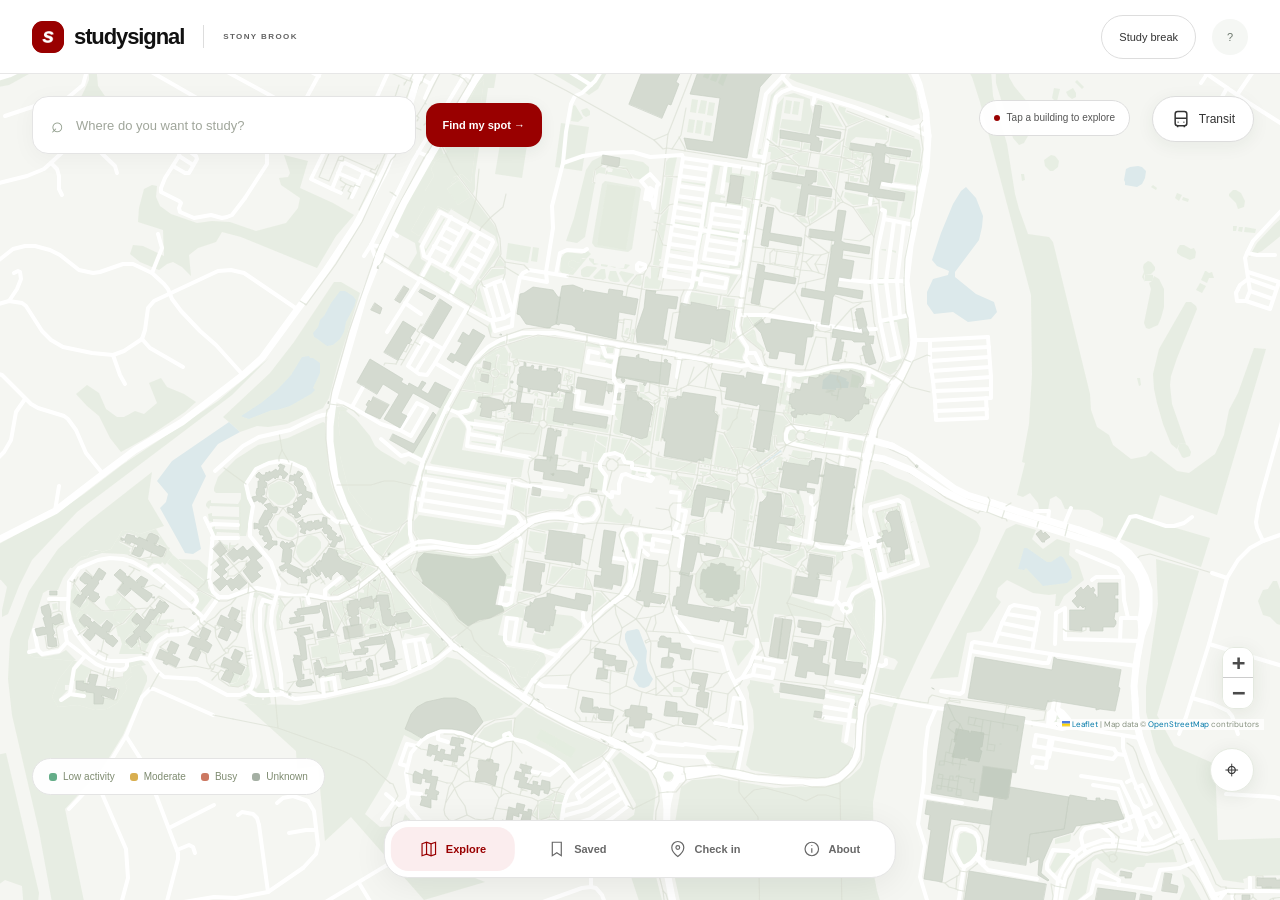
==== commit d4a670a6: "Focus StudySignal on study discovery and add installable SBU theme" ====
--- a/public/index.html
+++ b/public/index.html
@@ -1,10 +1,10 @@
 <!DOCTYPE html>
-<html lang="en"><head><meta charset="utf-8"><meta name="viewport" content="width=device-width,initial-scale=1"><meta name="theme-color" content="#173c35"><title>StudySignal · Find your space</title><link rel="stylesheet" href="leaflet.css"><link rel="stylesheet" href="style.css"><link rel="stylesheet" href="campus.css"><link rel="stylesheet" href="interface.css"><link rel="stylesheet" href="maplibre-gl.css"><link rel="stylesheet" href="navigation.css"><link rel="stylesheet" href="transit.css"><link rel="stylesheet" href="student-tools.css"></head>
+<html lang="en"><head><meta charset="utf-8"><meta name="viewport" content="width=device-width,initial-scale=1"><meta name="theme-color" content="#ffffff"><meta name="mobile-web-app-capable" content="yes"><meta name="apple-mobile-web-app-capable" content="yes"><meta name="apple-mobile-web-app-title" content="StudySignal"><meta name="apple-mobile-web-app-status-bar-style" content="default"><link rel="manifest" href="/manifest.webmanifest"><link rel="icon" type="image/png" href="/icons/icon-192.png"><link rel="apple-touch-icon" href="/icons/apple-touch-icon.png"><title>StudySignal · Find your space</title><link rel="stylesheet" href="leaflet.css"><link rel="stylesheet" href="style.css"><link rel="stylesheet" href="campus.css"><link rel="stylesheet" href="interface.css"><link rel="stylesheet" href="maplibre-gl.css"><link rel="stylesheet" href="navigation.css"><link rel="stylesheet" href="transit.css"><link rel="stylesheet" href="student-tools.css"><link rel="stylesheet" href="install.css"><link rel="stylesheet" href="brand.css"></head>
 <body><aside class="sidebar"><a class="brand" href="./"><span class="logo">▥</span> StudySignal<span class="branddot">.</span></a><div class="campus">STONY BROOK UNIVERSITY</div><nav><button class="nav active" data-view="map">◫ <span>Explore spaces</span></button><button class="nav" data-view="saved">♡ <span>Saved spaces</span><span id="savedCount">0</span></button><button class="nav" id="how">ⓘ <span>How it works</span></button></nav><div class="side-note"><div class="small-icon">↗</div><h3>A little signal.<br>A better study session.</h3><p>Your quick updates help the next student find their spot.</p><button id="sideReport">Share an update <span>→</span></button></div><div class="sidebar-foot"><span class="avatar">SB</span><div>Built for Seawolves<small>Made for your next big idea</small></div></div></aside>
-<main><header><a class="app-brand" href="./" aria-label="StudySignal home"><span class="app-mark">s</span>studysignal<span class="campus-pill">STONY BROOK</span></a><div class="breadcrumb">Campus <span>/</span> Study spaces</div><div class="header-right"><span class="demo"><i></i> Interactive prototype</span><button class="icon" id="help" aria-label="About this prototype">?</button></div></header><section id="campusView"><div class="campus-title"><div><div class="eyebrow">YOUR CAMPUS. AT A GLANCE.</div><h1>Your campus. Your space.</h1><p>Find a little room to focus.</p></div><label class="demo-switch"><input type="checkbox" id="demoMode"> Preview sample activity</label></div><section class="presence-strip"><div><strong>Find your place on campus</strong><small id="sharingStatus">Location is optional. You control when you check in.</small></div><button class="primary" id="locateMe">⌖ Use my location</button><button class="secondary" id="manualCheckin">Choose building</button><button class="chip" id="stopPresence" hidden>Stop sharing</button></section><div class="campus-tools"><label class="search">⌕ <input id="buildingSearch" placeholder="Where do you want to study?" aria-label="Search campus buildings"></label><button class="chip" id="resetMap">⌖ Recenter campus</button><span id="buildingCount"></span></div><div class="campus-layout"><section class="campus-map-card"><div class="map-note" id="mapNotice">Tap a building to explore</div><div id="campusMap" aria-label="Interactive Stony Brook campus map"></div><div class="campus-legend"><span><i style="background:#64ad88"></i>Low activity</span><span><i style="background:#d8ae4f"></i>Moderate</span><span><i style="background:#cc7862"></i>Busy</span><span><i style="background:#a4afa3"></i>Unknown</span></div></section><aside class="building-panel" id="buildingPanel"><div class="eyebrow">START EXPLORING</div><h2>One campus.<br>So many places.</h2><p>Select a building on the map to explore its activity and report conditions.</p><div class="campus-illustration">⌖</div><button class="primary" id="exploreLibrary">Explore the library →</button><p class="panel-foot">Building outlines: OpenStreetMap. Indoor coverage is expanding; unverified spaces are never presented as official floor plans.</p></aside></div><section class="campus-directory"><div class="section-title"><h2>Campus buildings</h2><span>Choose a building to look inside</span></div><div id="buildingList" class="building-list"></div></section></section><div id="indoorView" hidden><button class="back-campus" id="backCampus">← Back to campus map</button><section class="heading"><div><div class="eyebrow">LESS SEARCHING. MORE STUDYING.</div><h1>Find your kind of quiet<span>.</span></h1><p>A good spot changes everything. See where there’s room to focus.</p></div><button class="primary" id="find">✧ Find me a spot <span>↗</span></button></section>
+<main><header><a class="app-brand" href="./" aria-label="StudySignal home"><span class="app-mark" aria-hidden="true"><img src="icons/icon-192.png" alt=""></span>studysignal<span class="campus-pill">STONY BROOK</span></a><div class="breadcrumb">Campus <span>/</span> Study spaces</div><div class="header-right"><span class="demo"><i></i> Interactive prototype</span><button class="icon" id="help" aria-label="About this prototype">?</button></div></header><section id="campusView"><div class="campus-title"><div><div class="eyebrow">YOUR CAMPUS. AT A GLANCE.</div><h1>Your campus. Your space.</h1><p>Find a little room to focus.</p></div><label class="demo-switch"><input type="checkbox" id="demoMode"> Preview sample activity</label></div><section class="presence-strip"><div><strong>Find your place on campus</strong><small id="sharingStatus">Location is optional. You control when you check in.</small></div><button class="primary" id="locateMe">⌖ Use my location</button><button class="secondary" id="manualCheckin">Choose building</button><button class="chip" id="stopPresence" hidden>Stop sharing</button></section><div class="campus-tools"><label class="search">⌕ <input id="buildingSearch" placeholder="Where do you want to study?" aria-label="Search campus buildings"></label><button class="chip" id="resetMap">⌖ Recenter campus</button><span id="buildingCount"></span></div><div class="campus-layout"><section class="campus-map-card"><div class="map-note" id="mapNotice">Tap a building to explore</div><div id="campusMap" aria-label="Interactive Stony Brook campus map"></div><div class="campus-legend"><span><i style="background:#64ad88"></i>Low activity</span><span><i style="background:#d8ae4f"></i>Moderate</span><span><i style="background:#cc7862"></i>Busy</span><span><i style="background:#a4afa3"></i>Unknown</span></div></section><aside class="building-panel" id="buildingPanel"><div class="eyebrow">START EXPLORING</div><h2>One campus.<br>So many places.</h2><p>Select a building on the map to explore its activity and report conditions.</p><div class="campus-illustration">⌖</div><button class="primary" id="exploreLibrary">Explore the library →</button><p class="panel-foot">Building outlines: OpenStreetMap. Indoor coverage is expanding; unverified spaces are never presented as official floor plans.</p></aside></div><section class="campus-directory"><div class="section-title"><h2>Campus buildings</h2><span>Choose a building to look inside</span></div><div id="buildingList" class="building-list"></div></section></section><div id="indoorView" hidden><button class="back-campus" id="backCampus">← Back to campus map</button><section class="heading"><div><div class="eyebrow">LESS SEARCHING. MORE STUDYING.</div><h1>Find your kind of quiet<span>.</span></h1><p>A good spot changes everything. See where there’s room to focus.</p></div><button class="primary" id="find">✧ Find me a spot <span>↗</span></button></section>
 <section class="stats"><div><span class="stat-icon mint">◫</span><div><strong id="available">—</strong><span>zones with open seats</span></div></div><div><span class="stat-icon sand">◉</span><div><strong>4 real study areas</strong><span>Melville Library · first floor</span></div></div><div><span class="stat-icon pink">↻</span><div><strong>Powered by students</strong><span>Availability starts unknown</span></div></div></section>
 <section class="toolbar"><label class="search">⌕ <input id="search" placeholder="Search study spaces…" aria-label="Search study spaces"></label><div class="filters"><button class="chip" data-filter="quiet">♧ Quiet</button><button class="chip" data-filter="outlets">ϟ Outlets</button><button class="chip" data-filter="group">♧ Group friendly</button><button class="chip" data-filter="available">◉ Open seats</button></div></section>
 <div class="workspace"><section class="map-panel"><div class="map-heading"><div><h2>Frank Melville Jr. Library <span class="tag">LIBRARY</span></h2><p>The real first-floor layout, with student-reported conditions.</p></div><span class="schematic">SBU-published floor plan</span></div><div class="floorbar"><div class="floors"><button data-floor="1" class="selected">First floor</button></div><div class="zoom"><button id="minus" aria-label="Zoom out">−</button><span id="zoomLabel">100%</span><button id="plus" aria-label="Zoom in">+</button></div></div><div class="mapstage"><div class="map-caption"><span class="status-dot"></span> ZONE AVAILABILITY </div><svg id="floorplan" viewBox="0 0 631 489" role="group" aria-label="SBU Melville Library first-floor plan with interactive study zones"></svg><div class="map-bottom"><span>↳ Select a zone to explore</span><span>Published floor plan · verify signs on site</span></div></div><div class="legend"><span><i class="dot open"></i>Seats available</span><span><i class="dot filling"></i>Filling up</span><span><i class="dot full"></i>Full</span><span><i class="dot unknown"></i>No recent report</span></div><div class="data-note">ⓘ Floor plan: <a href="https://library.stonybrook.edu/music-library/visitor-information/" target="_blank" rel="noopener">SBU Libraries</a>. Overlays added by StudySignal; boundaries are approximate. Map publication date not stated. Reports are shared and expire after 30 minutes.</div></section>
 <aside class="details" id="details"></aside></div><section class="nearby"><div class="section-title"><div><span class="eyebrow">A SPACE FOR EVERY STUDY STYLE</span><h2 id="listTitle">Explore this floor</h2></div><span id="results"></span></div><div class="cards" id="cards"></div></section></div><footer><span>StudySignal · A clearer signal for your next study session.</span><span>Independent student prototype · Not affiliated with SBU</span></footer></main>
 <dialog id="reportDialog"><form id="reportForm"><div class="modal-head"><div><div class="eyebrow">A QUICK UPDATE GOES A LONG WAY</div><h2>What’s the space like?</h2></div><button type="button" class="icon" id="closeReport" aria-label="Close">×</button></div><label class="field-label" for="reportZone">Study zone</label><select id="reportZone"></select><fieldset><legend>Can you find a seat?</legend><div class="report-options"><label><input type="radio" name="status" value="open" required> Plenty of seats</label><label><input type="radio" name="status" value="filling"> A few seats</label><label><input type="radio" name="status" value="full"> Full</label></div></fieldset><label class="field-label" for="noise">Noise right now</label><select id="noise"><option value="Quiet">Quiet</option><option value="Some conversation">Some conversation</option><option value="Loud">Loud</option></select><p class="muted">Only report what you can see. Updates describe a moment in time, not a reserved seat.</p><button class="primary submit" type="submit">Share update ↗</button></form></dialog>
-<dialog id="infoDialog"><div class="modal-head"><h2>A clearer picture of campus.</h2><button class="icon" id="closeInfo" aria-label="Close">×</button></div><p>Start on the campus map. Select any mapped building to see its reported activity by area. Open Melville Library to explore the official first-floor plan. Gray means no recent information. The sample activity switch previews the heatmap without claiming live conditions.</p><h3>Know what you’re seeing</h3><p>This version uses the actual first-floor map published on SBU Libraries’ Music Library visitor page. Colored boundaries are approximate interactive overlays. Selected buildings now include SBU-published indoor maps and event-space diagrams. Their dates and floor coverage are shown. Health Sciences Level 2 is mapped, but the Level 3 library interior is not. Buildings without a published map support whole-building reports and student-defined areas. Activity reports and recent check-ins are shared across devices. Saved favorites stay in your browser. Location coordinates are processed on your device; only your confirmed building and area are sent. Presence expires after 3 minutes without an active update. Stop sharing removes your check-in.</p><p>Reports expire after 30 minutes. Gray means unknown, not empty. Study-space names and amenities come from SBU Libraries. The plan may include older labels; follow current building signage. Availability starts unknown until someone reports it.</p></dialog><div class="toast" id="toast" role="status"></div><script src="leaflet.js"></script><script src="app.js"></script><script src="plans.js"></script><script src="simulation.js"></script><script src="campus.js"></script><script src="presence.js"></script><script src="interface.js"></script><script src="walking.js"></script><script src="maplibre-gl.js"></script><script src="navigation.js"></script><script src="transit.js"></script><script src="student-tools.js"></script></body></html>
+<dialog id="infoDialog"><div class="modal-head"><h2>A clearer picture of campus.</h2><button class="icon" id="closeInfo" aria-label="Close">×</button></div><p>Start on the campus map. Select any mapped building to see its reported activity by area. Open Melville Library to explore the official first-floor plan. Gray means no recent information. The sample activity switch previews the heatmap without claiming live conditions.</p><h3>Know what you’re seeing</h3><p>This version uses the actual first-floor map published on SBU Libraries’ Music Library visitor page. Colored boundaries are approximate interactive overlays. Selected buildings now include SBU-published indoor maps and event-space diagrams. Their dates and floor coverage are shown. Health Sciences Level 2 is mapped, but the Level 3 library interior is not. Buildings without a published map support whole-building reports and student-defined areas. Activity reports and recent check-ins are shared across devices. Saved favorites stay in your browser. Location coordinates are processed on your device; only your confirmed building and area are sent. Presence expires after 3 minutes without an active update. Stop sharing removes your check-in.</p><p>Reports expire after 30 minutes. Gray means unknown, not empty. Study-space names and amenities come from SBU Libraries. The plan may include older labels; follow current building signage. Availability starts unknown until someone reports it.</p></dialog><div class="toast" id="toast" role="status"></div><script src="leaflet.js"></script><script src="app.js"></script><script src="plans.js"></script><script src="simulation.js"></script><script src="campus.js"></script><script src="presence.js"></script><script src="interface.js"></script><script src="walking.js"></script><script src="maplibre-gl.js"></script><script src="navigation.js"></script><script src="transit.js"></script><script src="student-tools.js"></script><script src="install.js"></script></body></html>
--- a/public/campus.css
+++ b/public/campus.css
@@ -2,3 +2,7 @@
 
 .plan-dialog{max-width:1100px;width:calc(100% - 36px);max-height:92vh;padding:26px;overflow:auto}.plan-layout{display:grid;grid-template-columns:minmax(0,1fr) 250px;gap:22px;align-items:start}.plan-picture{background:#f8faf5;padding:10px;border:1px solid var(--line);border-radius:9px}.plan-picture svg{display:block;width:100%;max-height:65vh;min-height:320px;background:white}.plan-tabs{display:flex;flex-wrap:wrap;gap:7px;margin-bottom:15px}.plan-tabs button{font-size:11px;background:#f4f6ef;border:1px solid var(--line);padding:9px 13px;border-radius:6px;color:#748168}.plan-tabs button.selected{background:var(--green);color:white;border-color:var(--green)}.plan-report-list>button{width:100%;display:flex;align-items:center;gap:10px;background:white;border:1px solid var(--line);border-radius:7px;padding:13px 10px;margin-top:10px;text-align:left;font-size:11px;color:var(--ink)}.plan-report-list i{width:8px;height:8px;border-radius:50%;flex-shrink:0}.plan-report-list span{flex:1}.plan-report-list small{display:block;color:#95a087;font-size:9px;margin-top:5px}.plan-warning{background:#fcf4e2;color:#967b46!important;border-radius:7px;padding:11px 14px;font-size:11px!important}.plan-source{font-size:10px;color:var(--green)}@media(max-width:720px){.plan-dialog{padding:17px}.plan-layout{grid-template-columns:1fr}.plan-picture svg{min-height:240px}.plan-dialog h2{font-size:19px}.plan-report-list>button{padding:12px}}
 .presence-strip{display:flex;align-items:center;gap:10px;background:#edf3e7;border:1px solid #d9e3cf;padding:15px 18px;border-radius:10px;margin-bottom:18px}.presence-strip>div{flex:1}.presence-strip strong{font-size:12px}.presence-strip small{display:block;font-size:10px;color:#859377;margin-top:5px}.presence-strip .secondary{width:auto;margin:0;padding:12px}.presence-strip .primary{padding:12px}.field-label select{margin-top:9px;margin-bottom:12px}@media(max-width:750px){.presence-strip{flex-wrap:wrap}.presence-strip>div{flex-basis:100%}.presence-strip button{font-size:10px}}
+
+.building-panel .study-group-action{display:block;text-align:center;text-decoration:none;margin:14px 0 18px}
+
+.sync-state{font-size:9px;color:#9ca58d;margin-top:4px}.sync-state.connected{color:#4f9c72}
--- a/public/interface.css
+++ b/public/interface.css
@@ -6,3 +6,7 @@
 #campusMap{background:#f5f6f2}.selected-building-label{background:#fff;color:#253e28;border:1px solid #dce4d5;border-radius:10px;padding:9px 13px;font-size:11px;box-shadow:0 4px 18px #213d1712;font-weight:550;white-space:normal;max-width:230px;text-align:center}.leaflet-tooltip{border-color:#e0e6da;padding:7px 10px;border-radius:9px}.campus-map-card .leaflet-overlay-pane path{transition:fill .2s,fill-opacity .2s}.building-panel:not(.has-selection){display:none}.map-note{background:#fffffff0;box-shadow:none;color:#6b7e60}.campus-legend{box-shadow:none;border-color:#e1e7db;background:#fffffff2}.leaflet-control-attribution{font-size:8px!important}.leaflet-interactive:focus-visible{outline:3px solid #203f26;outline-offset:2px}@media(prefers-reduced-motion:reduce){.campus-map-card .leaflet-overlay-pane path{transition:none}}
 #simulationControls{position:absolute;z-index:1040;right:26px;top:160px;display:flex;gap:7px;align-items:center;padding:12px;background:#fff;border:1px solid #e5eadd;border-radius:16px;box-shadow:0 5px 20px #233e1510}#simulationControls>div{padding:0 10px 0 3px}#simulationControls strong{display:block;font-size:11px;color:#2d4828}#simulationControls small{display:block;margin-top:5px;font-size:9px;color:#8a977e}#simulationControls button{border:0;background:#f1f6eb;border-radius:9px;color:#516d42;padding:10px;font-size:10px;min-height:36px}.sim-count{display:grid;place-items:center;width:32px;height:26px;border-radius:9px;background:#fff;color:#294a28;font-size:10px;font-weight:650;border:1px solid #c9dac0;box-shadow:0 2px 8px #294a2815}.simulating .map-note{background:#fff5d8;color:#846723}.simulating .map-note::before{background:#d1a342}@media(max-width:800px){#simulationControls{left:16px;right:auto;top:238px;padding:9px;gap:5px;max-width:calc(100% - 32px)}#simulationControls>div{padding-right:3px}#simulationControls strong{font-size:10px}#simulationControls small{font-size:8px}#simulationControls button{font-size:9px;padding:9px}.simulating .sharing-pill{display:none}}
 .campus-tools{width:510px}.campus-tools .search{flex:1}#findCampusSpot{white-space:nowrap;background:#193a26;color:white;font-size:11px;padding:14px 17px;box-shadow:0 4px 16px #193a2612;border-radius:14px}.find-dialog{max-width:490px;max-height:90dvh;overflow:auto;padding:28px}.find-dialog h2{font-size:29px;line-height:1.15;letter-spacing:-1px}.find-dialog .primary,.find-dialog .secondary{width:100%;min-height:48px}.study-prefs{display:flex;gap:8px;margin:20px 0}.study-prefs label{font-size:11px;background:#f3f7ee;border:1px solid #e2e9db;border-radius:12px;padding:12px 10px}.study-prefs input{accent-color:#305d32}.study-result{width:100%;display:flex;justify-content:space-between;gap:10px;text-align:left;border:1px solid #e1e8da;border-radius:15px;background:white;padding:16px;margin-top:12px;color:#263b23}.study-result strong{font-size:13px}.study-result small{display:block;font-size:10px;color:#7a8c6f;line-height:1.8;margin-top:3px}.study-result b{font-size:11px;white-space:nowrap}#findResults{font-size:12px;line-height:1.7;margin-top:15px;color:#74856a}#walkPanel{position:fixed;bottom:24px;left:50%;transform:translateX(-50%);z-index:1600;background:white;border-radius:24px;border:1px solid #dfe7d7;box-shadow:0 10px 50px #183c201c;padding:23px;width:480px;max-width:calc(100% - 24px);max-height:47dvh;overflow:auto}.walk-grip{width:32px;height:4px;background:#dfe5db;border-radius:4px;margin:-10px auto 15px}.walk-title{display:flex;justify-content:space-between;align-items:start}.walk-title h2{font-size:23px;letter-spacing:-.8px;margin-top:8px}.walk-title p{color:#89957e;font-size:11px;margin:7px 0}.walk-metrics{display:flex;align-items:center;gap:15px;margin:14px 0}.walk-metrics strong{font-size:30px;letter-spacing:-1px;color:#2d6b34}.walk-metrics small{font-size:15px;font-weight:500;letter-spacing:0}.walk-metrics>span{font-size:10px;color:#7c8e72}.walk-disclaimer{font-size:10px!important;line-height:1.7!important;color:#8a987f!important}.walk-actions{display:flex;gap:8px}.walk-actions button{flex:1;margin:0;white-space:nowrap;padding:12px;font-size:10px}.walk-actions .primary{background:#327cf5}.walk-actions .secondary{width:auto}#walkSteps{font-size:11px;color:#7f9075;line-height:1.8;padding-top:10px}#walkInstruction{position:fixed;top:96px;left:50%;transform:translateX(-50%);z-index:1600;background:#193a26;color:white;padding:20px 25px;border-radius:18px;width:440px;max-width:calc(100% - 32px);font-size:16px;font-weight:550;box-shadow:0 8px 30px #193a2620}.navigating .campus-tools,.navigating .app-nav,.navigating #simulationControls,.navigating .campus-legend,.navigating .sharing-pill{display:none!important}.navigating .map-note{top:105px}.navigating .leaflet-bottom.leaflet-right{bottom:350px}@media(max-width:800px){.campus-tools{width:auto;flex-wrap:wrap}.campus-tools .search{flex-basis:calc(100% - 135px)}#findCampusSpot{font-size:10px;padding:13px 14px}.find-dialog{padding:23px}.study-prefs label{font-size:10px;padding:11px 9px}#walkInstruction{top:82px;font-size:14px;padding:18px}#walkPanel{bottom:16px;padding:20px;max-height:48dvh}.walk-title h2{font-size:21px}.walk-metrics{gap:12px}.navigating .map-note{top:100px;left:16px;right:auto;font-size:8px}}
+
+/* Keep form controls readable without focus zoom on narrow phone screens. */
+@media(max-width:800px){input:not([type=checkbox]):not([type=radio]),select,.campus-tools input,#studentBody input:not([type=checkbox]),#studentBody select{font-size:16px}}
+@media(max-width:360px){main>header{padding-inline:16px}.app-brand{font-size:18px;gap:7px}.app-mark{width:28px;height:28px;font-size:24px}}
--- a/public/student-tools.css
+++ b/public/student-tools.css
@@ -1,2 +1 @@
-#studentTools{position:absolute;top:151px;right:26px;z-index:1050;background:white;border:1px solid #dde5d9;border-radius:24px;padding:12px 17px;min-height:44px;color:#2a4432;font-size:11px}.navigating #studentTools,.transit-mode #studentTools{display:none}#studentDialog{width:min(760px,calc(100% - 24px));max-height:88dvh;padding:28px;overflow:auto}.student-heading{display:flex;justify-content:space-between;align-items:center}.student-heading h2{font-size:29px;margin:8px 0 18px;letter-spacing:-1px}.student-heading button{border:0;border-radius:50%;width:38px;height:38px;font-size:24px}.student-tabs{display:flex;gap:6px;overflow:auto;padding-bottom:14px;border-bottom:1px solid #e9eee5}.student-tabs button{border:0;white-space:nowrap;padding:11px 13px;border-radius:18px;background:#f4f7f1;color:#6b7d60;font-size:11px}.student-tabs [aria-current]{background:#243e2d;color:white}#studentBody>p,.student-card p{font-size:12px;line-height:1.8;color:#6b7d60}.student-card{border:1px solid #e2e9dc;border-radius:18px;padding:19px;margin:15px 0}.student-card h3{font-size:17px;margin:0 0 12px}.student-card button,#studentBody summary{font-size:11px;min-height:40px;border:0;background:#eff5e9;color:#3b6134;border-radius:11px;padding:10px 13px;margin:3px 3px 3px 0}#studentBody form{display:grid;grid-template-columns:1fr 1fr;gap:13px;padding:16px 0}#studentBody label{display:block;font-size:11px;line-height:1.7;color:#65785b}#studentBody input:not([type=checkbox]),#studentBody select{display:block;width:100%;border:1px solid #dce5d5;border-radius:10px;padding:10px;min-height:43px;background:white;color:#283f2b;box-sizing:border-box}#studentBody input[type=checkbox]{margin-right:8px}#studentBody form>.primary{background:#c6f7be;color:#203e23;border:0;font-size:12px;align-self:end}#studentBody small,.student-storage{font-size:10px;color:#89977e;line-height:1.8}.student-storage{border-top:1px solid #e6ecdf;padding-top:15px;margin-top:20px}#studentBody a{font-size:11px;color:#416e35}.student-tag{display:inline-block;background:#f0f6e9;padding:6px 9px;border-radius:9px;font-size:10px;color:#526e43}#studentBody details{margin-top:16px}#studentBody select[multiple]{min-height:160px}#groupPlanner{grid-template-columns:1fr!important}@media(max-width:800px){#studentTools{top:190px;right:16px;padding:10px 14px;font-size:10px}#studentDialog{padding:20px;max-height:91dvh}#studentBody form{grid-template-columns:1fr}.student-tabs{margin-inline:-5px}.student-tabs button{padding:11px;font-size:10px}}
-#studentTools{position:fixed;top:15px;right:84px;z-index:1150}@media(max-width:800px){#studentTools{top:11px;right:65px;min-height:40px;padding:10px 12px}}
+#studentTools{position:fixed;top:15px;right:84px;z-index:1150;background:#fff;border:1px solid #ddd;border-radius:24px;padding:12px 17px;min-height:44px;color:#333;font-size:11px}.navigating #studentTools,.transit-mode #studentTools{display:none}#studentDialog{width:min(650px,calc(100% - 24px));max-height:88dvh;padding:28px;overflow:auto}.student-heading{display:flex;gap:16px;justify-content:space-between;align-items:center}.student-heading h2{font-size:27px;margin:8px 0 18px;letter-spacing:-1px}.student-heading button{border:0;border-radius:50%;width:38px;height:38px;font-size:24px;flex:none}.student-card{border:1px solid #e4e4e4;border-radius:18px;padding:19px;margin:15px 0}.student-card h3{font-size:17px;margin:0 0 12px}.student-card p,#breakResults>p{font-size:12px;line-height:1.8;color:#626262}.student-card button{font-size:12px;min-height:44px;border:0;background:#f5f5f5;color:#333;border-radius:11px;padding:10px 13px}#studentBody form{display:grid;grid-template-columns:1fr 1fr;gap:14px;padding:16px 0}#studentBody label{display:block;font-size:12px;line-height:1.7;color:#626262}#studentBody input,#studentBody select{display:block;width:100%;border:1px solid #d8d8d8;border-radius:10px;padding:10px;min-height:46px;background:#fff;color:#222;box-sizing:border-box}#studentBody form>.primary{background:#990000;color:#fff;border:0;font-size:13px;align-self:end;min-height:46px}@media(max-width:800px){#studentTools{top:11px;right:65px;min-height:40px;padding:10px 12px;font-size:10px}#studentDialog{padding:20px;max-height:91dvh}#studentBody form{grid-template-columns:1fr}#studentBody input,#studentBody select{font-size:16px}}
--- a/public/install.css
+++ b/public/install.css
@@ -0,0 +1,2 @@
+.install-panel{padding:18px;background:#f5f8f2;border:1px solid #e1e9dc;border-radius:16px;margin-bottom:24px}.install-panel img{border-radius:15px;float:left;margin:0 14px 12px 0}.install-panel h3{font-size:17px;margin:0 0 6px;line-height:1.35}.install-panel p{line-height:1.7;margin:8px 0}.install-panel>div{min-height:58px}.install-panel .primary{clear:both;width:100%;margin:10px 0;background:#c6f7be;color:#193a26}.install-panel small{display:block;font-size:11px;line-height:1.7;color:#65716b}.install-panel [hidden]{display:none!important}#installInstructions{clear:both}#installStatus:empty{display:none}
+@media(display-mode:standalone){.app-nav{bottom:calc(18px + env(safe-area-inset-bottom,0px))}#indoorView{padding-bottom:calc(110px + env(safe-area-inset-bottom,0px))}}
--- a/public/brand.css
+++ b/public/brand.css
@@ -0,0 +1,10 @@
+/* Stony Brook's official red/black palette. Status colors remain semantic. */
+:root{--sbu-red:#990000;--sbu-dark-red:#6b000d;--sbu-black:#000;--green:var(--sbu-red);--ink:#171717;--muted:#626262;--line:#e5e5e5;--paper:#fff;--mint:#fbedee}
+body{background:#fff;color:var(--ink)}h1,h2,h3,h4{color:#171717}.app-brand{color:#111}.app-mark,.logo{background:var(--sbu-red);color:#fff}.branddot{color:var(--sbu-red)}.campus-pill{color:#626262;border-color:#ddd}main>header{border-color:#e7e7e7}.eyebrow,.building-panel>.eyebrow{color:#777}.campus-tools .search{border-color:#e4e4e4;box-shadow:0 5px 25px #0000000a}.campus-tools input{color:#222}.map-note{color:#555;background:#fffffff2;border-color:#ddd}.map-note:not(.sample)::before{background:var(--sbu-red)}
+.primary,.building-panel .primary,.details .primary,.checkin-dialog .primary,#findCampusSpot,#studentBody form>.primary,.install-panel .primary{background:var(--sbu-red);color:#fff;border-color:var(--sbu-red)}.primary:hover,#findCampusSpot:hover{background:var(--sbu-dark-red)}.secondary,.chip{color:#333;border-color:#ddd;background:#fff}.app-nav{border-color:#e4e4e4;box-shadow:0 6px 35px #00000012}.app-nav button{color:#686868}.app-nav button.active,.app-nav button.active:hover{background:#fbedee;color:var(--sbu-red)}.app-nav button:hover{background:#f6f6f6}.panel-close,.student-heading button,.transit-heading button{background:#f2f2f2;color:#555}.building-panel,.campus-directory,.map-panel,.details,.student-card,dialog{border-color:#e4e4e4;box-shadow:0 8px 32px #0000000b}.building-panel .secondary{border-color:#ddd}.unknown-note{background:#f5f5f5;color:#626262}.building-panel .area-heading,.area-row small{color:#686868}.area-row button{background:#f5f5f5;color:#444}.building-panel>.panel-foot{color:#737373}.selected-building-label{color:var(--sbu-dark-red);border-color:#e8ced0}.leaflet-control-zoom a{color:#4b4b4b!important}.campus-legend{border-color:#e4e4e4}.sharing-pill{color:#555;background:#fff}.checkin-dialog p,.checkin-dialog small{color:#626262}.checkin-dialog small{line-height:1.7}dialog::backdrop{background:#17171750}.report-options label:has(input:checked){background:#fbedee;border-color:#c57075}#studentBody>p,.student-card p,#studentBody label{color:#626262}#studentBody input:not([type=checkbox]),#studentBody select{color:#222;border-color:#d8d8d8}#studentBody a{color:var(--sbu-red)}#studentBody .student-card button{background:#f5f5f5;color:#333}#studentBody .student-card .primary{background:var(--sbu-red);color:#fff}#studentBody small{color:#737373}input[type=checkbox],input[type=radio]{accent-color:var(--sbu-red)}#studentTools{color:#333;border-color:#ddd}
+#transitToggle{color:#333;border-color:#ddd}#transitToggle.selected{background:var(--sbu-red);border-color:var(--sbu-red);color:#fff}#transitPanel{border-color:#ddd}#transitStatus:not(.transit-offline){color:#444;background:#f3f3f3}.transit-location-row button{background:#f5f5f5;color:#333;border-color:#ddd}.transit-label,#transitLocationStatus,.transit-foot,.transit-empty{color:#666}.transit-empty{background:#f5f5f5}#transitRoute{color:#333;border-color:#ddd}.transit-foot a,.transit-back{color:var(--sbu-red)}.transit-stop-row{color:#222;border-color:#eee}.transit-stop-row b{color:var(--sbu-red)}.transit-stop-row small{color:#666}.transit-route-badge{background:#f3f3f3;color:#444}.transit-arrival strong{color:var(--sbu-red)}.transit-arrival span:not(.transit-route-badge),.transit-arrival small{color:#666}
+.study-prefs label{background:#f5f5f5;border-color:#ddd;color:#444}.study-prefs input{accent-color:var(--sbu-red)}.study-result{color:#222;border-color:#ddd}.study-result small,#findResults{color:#666}.walk-metrics strong{color:var(--sbu-red)}.walk-title p,.walk-disclaimer,.walk-metrics>span{color:#666!important}#walkInstruction{background:var(--sbu-red);color:#fff}#walkPanel{border-color:#ddd}.walk-actions .primary{background:var(--sbu-red);color:#fff}.nav-bottom{background:#fafafaf5}.nav-arrival strong{color:var(--sbu-red)}#navMode,#navSub,.nav-arrival span,.nav-bottom-extra{color:#626262}#navOverview{color:var(--sbu-red)}#navExit{background:#fbedee;color:var(--sbu-red)}.nav-map-tools button{color:var(--sbu-red);border-color:#ddd}.nav-bottom-extra button{color:var(--sbu-red)}.nav-destination{border-color:var(--sbu-red);color:var(--sbu-red)}
+.install-panel{background:#faf6f6;border-color:#eadcdd}.install-panel small{color:#626262}.install-panel p{color:#555}.leaflet-tooltip{border-color:#ddd}button:focus-visible,a:focus-visible,input:focus-visible,select:focus-visible,.leaflet-interactive:focus-visible{outline:3px solid var(--sbu-red);outline-offset:3px}
+
+/* Use the centered icon artwork rather than a font-baseline-aligned glyph. */
+.app-mark{flex-shrink:0;overflow:hidden;line-height:1;letter-spacing:0}.app-mark img{display:block;width:100%;height:100%;border-radius:inherit;object-fit:contain}
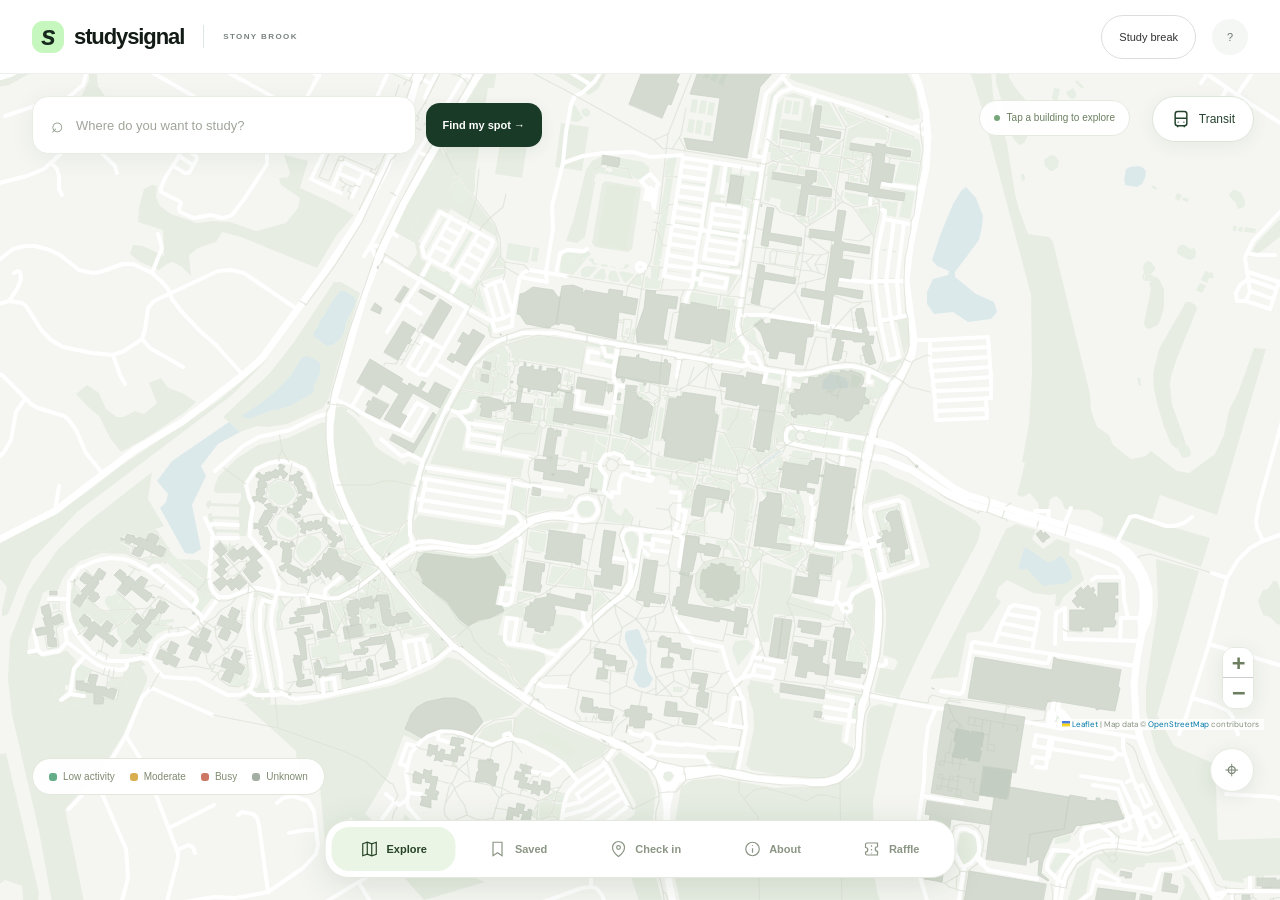
==== commit e9c91a86: "Add raffle and study groups to campus hub" ====
--- a/public/index.html
+++ b/public/index.html
@@ -1,10 +1,10 @@
 <!DOCTYPE html>
-<html lang="en"><head><meta charset="utf-8"><meta name="viewport" content="width=device-width,initial-scale=1"><meta name="theme-color" content="#ffffff"><meta name="mobile-web-app-capable" content="yes"><meta name="apple-mobile-web-app-capable" content="yes"><meta name="apple-mobile-web-app-title" content="StudySignal"><meta name="apple-mobile-web-app-status-bar-style" content="default"><link rel="manifest" href="/manifest.webmanifest"><link rel="icon" type="image/png" href="/icons/icon-192.png"><link rel="apple-touch-icon" href="/icons/apple-touch-icon.png"><title>StudySignal · Find your space</title><link rel="stylesheet" href="leaflet.css"><link rel="stylesheet" href="style.css"><link rel="stylesheet" href="campus.css"><link rel="stylesheet" href="interface.css"><link rel="stylesheet" href="maplibre-gl.css"><link rel="stylesheet" href="navigation.css"><link rel="stylesheet" href="transit.css"><link rel="stylesheet" href="student-tools.css"><link rel="stylesheet" href="install.css"><link rel="stylesheet" href="brand.css"></head>
+<html lang="en"><head><meta charset="utf-8"><meta name="viewport" content="width=device-width,initial-scale=1"><meta name="theme-color" content="#173c35"><title>StudySignal · Find your space</title><link rel="stylesheet" href="leaflet.css"><link rel="stylesheet" href="style.css"><link rel="stylesheet" href="campus.css"><link rel="stylesheet" href="interface.css"><link rel="stylesheet" href="maplibre-gl.css"><link rel="stylesheet" href="navigation.css"><link rel="stylesheet" href="transit.css"><link rel="stylesheet" href="student-tools.css"></head>
 <body><aside class="sidebar"><a class="brand" href="./"><span class="logo">▥</span> StudySignal<span class="branddot">.</span></a><div class="campus">STONY BROOK UNIVERSITY</div><nav><button class="nav active" data-view="map">◫ <span>Explore spaces</span></button><button class="nav" data-view="saved">♡ <span>Saved spaces</span><span id="savedCount">0</span></button><button class="nav" id="how">ⓘ <span>How it works</span></button></nav><div class="side-note"><div class="small-icon">↗</div><h3>A little signal.<br>A better study session.</h3><p>Your quick updates help the next student find their spot.</p><button id="sideReport">Share an update <span>→</span></button></div><div class="sidebar-foot"><span class="avatar">SB</span><div>Built for Seawolves<small>Made for your next big idea</small></div></div></aside>
-<main><header><a class="app-brand" href="./" aria-label="StudySignal home"><span class="app-mark" aria-hidden="true"><img src="icons/icon-192.png" alt=""></span>studysignal<span class="campus-pill">STONY BROOK</span></a><div class="breadcrumb">Campus <span>/</span> Study spaces</div><div class="header-right"><span class="demo"><i></i> Interactive prototype</span><button class="icon" id="help" aria-label="About this prototype">?</button></div></header><section id="campusView"><div class="campus-title"><div><div class="eyebrow">YOUR CAMPUS. AT A GLANCE.</div><h1>Your campus. Your space.</h1><p>Find a little room to focus.</p></div><label class="demo-switch"><input type="checkbox" id="demoMode"> Preview sample activity</label></div><section class="presence-strip"><div><strong>Find your place on campus</strong><small id="sharingStatus">Location is optional. You control when you check in.</small></div><button class="primary" id="locateMe">⌖ Use my location</button><button class="secondary" id="manualCheckin">Choose building</button><button class="chip" id="stopPresence" hidden>Stop sharing</button></section><div class="campus-tools"><label class="search">⌕ <input id="buildingSearch" placeholder="Where do you want to study?" aria-label="Search campus buildings"></label><button class="chip" id="resetMap">⌖ Recenter campus</button><span id="buildingCount"></span></div><div class="campus-layout"><section class="campus-map-card"><div class="map-note" id="mapNotice">Tap a building to explore</div><div id="campusMap" aria-label="Interactive Stony Brook campus map"></div><div class="campus-legend"><span><i style="background:#64ad88"></i>Low activity</span><span><i style="background:#d8ae4f"></i>Moderate</span><span><i style="background:#cc7862"></i>Busy</span><span><i style="background:#a4afa3"></i>Unknown</span></div></section><aside class="building-panel" id="buildingPanel"><div class="eyebrow">START EXPLORING</div><h2>One campus.<br>So many places.</h2><p>Select a building on the map to explore its activity and report conditions.</p><div class="campus-illustration">⌖</div><button class="primary" id="exploreLibrary">Explore the library →</button><p class="panel-foot">Building outlines: OpenStreetMap. Indoor coverage is expanding; unverified spaces are never presented as official floor plans.</p></aside></div><section class="campus-directory"><div class="section-title"><h2>Campus buildings</h2><span>Choose a building to look inside</span></div><div id="buildingList" class="building-list"></div></section></section><div id="indoorView" hidden><button class="back-campus" id="backCampus">← Back to campus map</button><section class="heading"><div><div class="eyebrow">LESS SEARCHING. MORE STUDYING.</div><h1>Find your kind of quiet<span>.</span></h1><p>A good spot changes everything. See where there’s room to focus.</p></div><button class="primary" id="find">✧ Find me a spot <span>↗</span></button></section>
+<main><header><a class="app-brand" href="./" aria-label="StudySignal home"><span class="app-mark">s</span>studysignal<span class="campus-pill">STONY BROOK</span></a><div class="breadcrumb">Campus <span>/</span> Study spaces</div><div class="header-right"><span class="demo"><i></i> Interactive prototype</span><button class="icon" id="help" aria-label="About this prototype">?</button></div></header><section id="campusView"><div class="campus-title"><div><div class="eyebrow">YOUR CAMPUS. AT A GLANCE.</div><h1>Your campus. Your space.</h1><p>Find a little room to focus.</p></div><label class="demo-switch"><input type="checkbox" id="demoMode"> Preview sample activity</label></div><section class="presence-strip"><div><strong>Find your place on campus</strong><small id="sharingStatus">Location is optional. You control when you check in.</small></div><button class="primary" id="locateMe">⌖ Use my location</button><button class="secondary" id="manualCheckin">Choose building</button><button class="chip" id="stopPresence" hidden>Stop sharing</button></section><div class="campus-tools"><label class="search">⌕ <input id="buildingSearch" placeholder="Where do you want to study?" aria-label="Search campus buildings"></label><button class="chip" id="resetMap">⌖ Recenter campus</button><span id="buildingCount"></span></div><div class="campus-layout"><section class="campus-map-card"><div class="map-note" id="mapNotice">Tap a building to explore</div><div id="campusMap" aria-label="Interactive Stony Brook campus map"></div><div class="campus-legend"><span><i style="background:#64ad88"></i>Low activity</span><span><i style="background:#d8ae4f"></i>Moderate</span><span><i style="background:#cc7862"></i>Busy</span><span><i style="background:#a4afa3"></i>Unknown</span></div></section><aside class="building-panel" id="buildingPanel"><div class="eyebrow">START EXPLORING</div><h2>One campus.<br>So many places.</h2><p>Select a building on the map to explore its activity and report conditions.</p><div class="campus-illustration">⌖</div><button class="primary" id="exploreLibrary">Explore the library →</button><p class="panel-foot">Building outlines: OpenStreetMap. Indoor coverage is expanding; unverified spaces are never presented as official floor plans.</p></aside></div><section class="campus-directory"><div class="section-title"><h2>Campus buildings</h2><span>Choose a building to look inside</span></div><div id="buildingList" class="building-list"></div></section></section><div id="indoorView" hidden><button class="back-campus" id="backCampus">← Back to campus map</button><section class="heading"><div><div class="eyebrow">LESS SEARCHING. MORE STUDYING.</div><h1>Find your kind of quiet<span>.</span></h1><p>A good spot changes everything. See where there’s room to focus.</p></div><button class="primary" id="find">✧ Find me a spot <span>↗</span></button></section>
 <section class="stats"><div><span class="stat-icon mint">◫</span><div><strong id="available">—</strong><span>zones with open seats</span></div></div><div><span class="stat-icon sand">◉</span><div><strong>4 real study areas</strong><span>Melville Library · first floor</span></div></div><div><span class="stat-icon pink">↻</span><div><strong>Powered by students</strong><span>Availability starts unknown</span></div></div></section>
 <section class="toolbar"><label class="search">⌕ <input id="search" placeholder="Search study spaces…" aria-label="Search study spaces"></label><div class="filters"><button class="chip" data-filter="quiet">♧ Quiet</button><button class="chip" data-filter="outlets">ϟ Outlets</button><button class="chip" data-filter="group">♧ Group friendly</button><button class="chip" data-filter="available">◉ Open seats</button></div></section>
 <div class="workspace"><section class="map-panel"><div class="map-heading"><div><h2>Frank Melville Jr. Library <span class="tag">LIBRARY</span></h2><p>The real first-floor layout, with student-reported conditions.</p></div><span class="schematic">SBU-published floor plan</span></div><div class="floorbar"><div class="floors"><button data-floor="1" class="selected">First floor</button></div><div class="zoom"><button id="minus" aria-label="Zoom out">−</button><span id="zoomLabel">100%</span><button id="plus" aria-label="Zoom in">+</button></div></div><div class="mapstage"><div class="map-caption"><span class="status-dot"></span> ZONE AVAILABILITY </div><svg id="floorplan" viewBox="0 0 631 489" role="group" aria-label="SBU Melville Library first-floor plan with interactive study zones"></svg><div class="map-bottom"><span>↳ Select a zone to explore</span><span>Published floor plan · verify signs on site</span></div></div><div class="legend"><span><i class="dot open"></i>Seats available</span><span><i class="dot filling"></i>Filling up</span><span><i class="dot full"></i>Full</span><span><i class="dot unknown"></i>No recent report</span></div><div class="data-note">ⓘ Floor plan: <a href="https://library.stonybrook.edu/music-library/visitor-information/" target="_blank" rel="noopener">SBU Libraries</a>. Overlays added by StudySignal; boundaries are approximate. Map publication date not stated. Reports are shared and expire after 30 minutes.</div></section>
 <aside class="details" id="details"></aside></div><section class="nearby"><div class="section-title"><div><span class="eyebrow">A SPACE FOR EVERY STUDY STYLE</span><h2 id="listTitle">Explore this floor</h2></div><span id="results"></span></div><div class="cards" id="cards"></div></section></div><footer><span>StudySignal · A clearer signal for your next study session.</span><span>Independent student prototype · Not affiliated with SBU</span></footer></main>
-<dialog id="reportDialog"><form id="reportForm"><div class="modal-head"><div><div class="eyebrow">A QUICK UPDATE GOES A LONG WAY</div><h2>What’s the space like?</h2></div><button type="button" class="icon" id="closeReport" aria-label="Close">×</button></div><label class="field-label" for="reportZone">Study zone</label><select id="reportZone"></select><fieldset><legend>Can you find a seat?</legend><div class="report-options"><label><input type="radio" name="status" value="open" required> Plenty of seats</label><label><input type="radio" name="status" value="filling"> A few seats</label><label><input type="radio" name="status" value="full"> Full</label></div></fieldset><label class="field-label" for="noise">Noise right now</label><select id="noise"><option value="Quiet">Quiet</option><option value="Some conversation">Some conversation</option><option value="Loud">Loud</option></select><p class="muted">Only report what you can see. Updates describe a moment in time, not a reserved seat.</p><button class="primary submit" type="submit">Share update ↗</button></form></dialog>
-<dialog id="infoDialog"><div class="modal-head"><h2>A clearer picture of campus.</h2><button class="icon" id="closeInfo" aria-label="Close">×</button></div><p>Start on the campus map. Select any mapped building to see its reported activity by area. Open Melville Library to explore the official first-floor plan. Gray means no recent information. The sample activity switch previews the heatmap without claiming live conditions.</p><h3>Know what you’re seeing</h3><p>This version uses the actual first-floor map published on SBU Libraries’ Music Library visitor page. Colored boundaries are approximate interactive overlays. Selected buildings now include SBU-published indoor maps and event-space diagrams. Their dates and floor coverage are shown. Health Sciences Level 2 is mapped, but the Level 3 library interior is not. Buildings without a published map support whole-building reports and student-defined areas. Activity reports and recent check-ins are shared across devices. Saved favorites stay in your browser. Location coordinates are processed on your device; only your confirmed building and area are sent. Presence expires after 3 minutes without an active update. Stop sharing removes your check-in.</p><p>Reports expire after 30 minutes. Gray means unknown, not empty. Study-space names and amenities come from SBU Libraries. The plan may include older labels; follow current building signage. Availability starts unknown until someone reports it.</p></dialog><div class="toast" id="toast" role="status"></div><script src="leaflet.js"></script><script src="app.js"></script><script src="plans.js"></script><script src="simulation.js"></script><script src="campus.js"></script><script src="presence.js"></script><script src="interface.js"></script><script src="walking.js"></script><script src="maplibre-gl.js"></script><script src="navigation.js"></script><script src="transit.js"></script><script src="student-tools.js"></script><script src="install.js"></script></body></html>
+<section id="raffleView" class="raffle-view" hidden aria-label="Raffle application"><iframe src="raffle.html" title="Goodloop raffle application"></iframe></section><dialog id="reportDialog"><form id="reportForm"><div class="modal-head"><div><div class="eyebrow">A QUICK UPDATE GOES A LONG WAY</div><h2>What’s the space like?</h2></div><button type="button" class="icon" id="closeReport" aria-label="Close">×</button></div><label class="field-label" for="reportZone">Study zone</label><select id="reportZone"></select><fieldset><legend>Can you find a seat?</legend><div class="report-options"><label><input type="radio" name="status" value="open" required> Plenty of seats</label><label><input type="radio" name="status" value="filling"> A few seats</label><label><input type="radio" name="status" value="full"> Full</label></div></fieldset><label class="field-label" for="noise">Noise right now</label><select id="noise"><option value="Quiet">Quiet</option><option value="Some conversation">Some conversation</option><option value="Loud">Loud</option></select><p class="muted">Only report what you can see. Updates describe a moment in time, not a reserved seat.</p><button class="primary submit" type="submit">Share update ↗</button></form></dialog>
+<dialog id="infoDialog"><div class="modal-head"><h2>A clearer picture of campus.</h2><button class="icon" id="closeInfo" aria-label="Close">×</button></div><p>Start on the campus map. Select any mapped building to see its reported activity by area. Open Melville Library to explore the official first-floor plan. Gray means no recent information. The sample activity switch previews the heatmap without claiming live conditions.</p><h3>Know what you’re seeing</h3><p>This version uses the actual first-floor map published on SBU Libraries’ Music Library visitor page. Colored boundaries are approximate interactive overlays. Selected buildings now include SBU-published indoor maps and event-space diagrams. Their dates and floor coverage are shown. Health Sciences Level 2 is mapped, but the Level 3 library interior is not. Buildings without a published map support whole-building reports and student-defined areas. Activity reports and recent check-ins are shared across devices. Saved favorites stay in your browser. Location coordinates are processed on your device; only your confirmed building and area are sent. Presence expires after 3 minutes without an active update. Stop sharing removes your check-in.</p><p>Reports expire after 30 minutes. Gray means unknown, not empty. Study-space names and amenities come from SBU Libraries. The plan may include older labels; follow current building signage. Availability starts unknown until someone reports it.</p></dialog><div class="toast" id="toast" role="status"></div><script src="leaflet.js"></script><script src="app.js"></script><script src="plans.js"></script><script src="simulation.js"></script><script src="campus.js"></script><script src="building-groups.js"></script><script src="presence.js"></script><script src="interface.js"></script><script src="walking.js"></script><script src="maplibre-gl.js"></script><script src="navigation.js"></script><script src="transit.js"></script><script src="student-tools.js"></script></body></html>
--- a/public/campus.css
+++ b/public/campus.css
@@ -6,3 +6,6 @@
 .building-panel .study-group-action{display:block;text-align:center;text-decoration:none;margin:14px 0 18px}
 
 .sync-state{font-size:9px;color:#9ca58d;margin-top:4px}.sync-state.connected{color:#4f9c72}
+
+.building-groups{margin:22px 0 4px;padding:14px;background:#f6f8f2;border:1px solid #e2e8da;border-radius:10px}.building-groups-head{display:flex;justify-content:space-between;align-items:center;gap:8px;margin-bottom:10px}.building-groups-head strong{display:block;font-size:12px;color:#43583f}.building-groups-head small{display:block;margin-top:4px;font-size:9px;color:#87927d}.building-groups-head small.connected{color:#4f9c72}.group-create-toggle{flex:0 0 auto;border:1px solid #cfdbc7;border-radius:7px;padding:8px 10px;background:#fff;color:#4d7047;font-size:10px;font-weight:700}.building-group-list{display:grid;gap:7px}.building-group-card{padding:10px;background:#fff;border:1px solid #e4e9de;border-radius:7px}.building-group-card-top{display:flex;align-items:flex-start;justify-content:space-between;gap:8px}.building-group-card-top strong{font-size:11px;color:#344b38}.building-group-card-top span{flex:0 0 auto;border-radius:20px;padding:4px 6px;background:#e5f0df;color:#53784b;font-size:9px;font-weight:700}.building-group-course{margin-top:5px;font-size:10px;color:#63745f}.building-group-when{margin-top:7px;font-size:9px;color:#8a9583}.building-group-empty{padding:12px 10px;background:#fff;border:1px dashed #d5dfce;border-radius:7px;font-size:10px;line-height:1.6;color:#788672}.group-board-link{display:block;margin:10px 0 0;text-align:right;color:#637b51;font-size:9px;text-decoration:none}.building-group-form-wrap{margin-top:10px}.building-group-form-wrap summary{cursor:pointer;color:#5f7459;font-size:10px;font-weight:700}.building-group-form{display:grid;gap:9px;margin-top:12px}.building-group-form label{display:grid;gap:5px;color:#71806c;font-size:9px;font-weight:700}.building-group-form input,.building-group-form select{width:100%;min-width:0;padding:8px;border:1px solid #dce4d6;border-radius:6px;background:#fff;color:#435441;font-size:10px}.building-group-fields{display:grid;grid-template-columns:1fr 1fr;gap:8px}.building-group-form .primary{margin-top:2px;padding:10px}.group-form-status{margin:0;font-size:9px!important;line-height:1.5!important;color:#548360!important}@media(max-width:500px){.building-group-fields{grid-template-columns:1fr}}
+.building-priority{display:grid;gap:8px;margin:15px 0 12px;padding:12px;background:#f6f8f2;border:1px solid #e4eadd;border-radius:9px}.building-availability{display:flex;justify-content:space-between;align-items:center;gap:8px;padding-bottom:9px;border-bottom:1px solid #e5eadf}.building-availability span,.building-recency>span{font-size:8px;letter-spacing:1px;font-weight:800;color:#899580}.building-availability strong{font-size:12px;color:#456341}.building-signals{display:grid;grid-template-columns:1fr 1fr;gap:8px}.building-signals>div{display:grid;gap:4px}.building-signals span{font-size:9px;color:#8a9583}.building-signals strong{font-size:10px;color:#4d6149}.building-recency{display:grid;gap:4px;padding-top:7px;border-top:1px solid #e5eadf}.building-recency strong{font-size:9px;font-weight:600;color:#687b61}.building-shortcuts{display:grid;grid-template-columns:1fr 1fr;gap:8px;margin-bottom:12px}.building-shortcuts .secondary{margin:0;padding:10px 6px;text-align:center;text-decoration:none;font-size:10px}.building-panel .study-group-action{display:block;text-align:center;text-decoration:none;margin:10px 0 12px}
--- a/public/interface.css
+++ b/public/interface.css
@@ -7,6 +7,4 @@
 #simulationControls{position:absolute;z-index:1040;right:26px;top:160px;display:flex;gap:7px;align-items:center;padding:12px;background:#fff;border:1px solid #e5eadd;border-radius:16px;box-shadow:0 5px 20px #233e1510}#simulationControls>div{padding:0 10px 0 3px}#simulationControls strong{display:block;font-size:11px;color:#2d4828}#simulationControls small{display:block;margin-top:5px;font-size:9px;color:#8a977e}#simulationControls button{border:0;background:#f1f6eb;border-radius:9px;color:#516d42;padding:10px;font-size:10px;min-height:36px}.sim-count{display:grid;place-items:center;width:32px;height:26px;border-radius:9px;background:#fff;color:#294a28;font-size:10px;font-weight:650;border:1px solid #c9dac0;box-shadow:0 2px 8px #294a2815}.simulating .map-note{background:#fff5d8;color:#846723}.simulating .map-note::before{background:#d1a342}@media(max-width:800px){#simulationControls{left:16px;right:auto;top:238px;padding:9px;gap:5px;max-width:calc(100% - 32px)}#simulationControls>div{padding-right:3px}#simulationControls strong{font-size:10px}#simulationControls small{font-size:8px}#simulationControls button{font-size:9px;padding:9px}.simulating .sharing-pill{display:none}}
 .campus-tools{width:510px}.campus-tools .search{flex:1}#findCampusSpot{white-space:nowrap;background:#193a26;color:white;font-size:11px;padding:14px 17px;box-shadow:0 4px 16px #193a2612;border-radius:14px}.find-dialog{max-width:490px;max-height:90dvh;overflow:auto;padding:28px}.find-dialog h2{font-size:29px;line-height:1.15;letter-spacing:-1px}.find-dialog .primary,.find-dialog .secondary{width:100%;min-height:48px}.study-prefs{display:flex;gap:8px;margin:20px 0}.study-prefs label{font-size:11px;background:#f3f7ee;border:1px solid #e2e9db;border-radius:12px;padding:12px 10px}.study-prefs input{accent-color:#305d32}.study-result{width:100%;display:flex;justify-content:space-between;gap:10px;text-align:left;border:1px solid #e1e8da;border-radius:15px;background:white;padding:16px;margin-top:12px;color:#263b23}.study-result strong{font-size:13px}.study-result small{display:block;font-size:10px;color:#7a8c6f;line-height:1.8;margin-top:3px}.study-result b{font-size:11px;white-space:nowrap}#findResults{font-size:12px;line-height:1.7;margin-top:15px;color:#74856a}#walkPanel{position:fixed;bottom:24px;left:50%;transform:translateX(-50%);z-index:1600;background:white;border-radius:24px;border:1px solid #dfe7d7;box-shadow:0 10px 50px #183c201c;padding:23px;width:480px;max-width:calc(100% - 24px);max-height:47dvh;overflow:auto}.walk-grip{width:32px;height:4px;background:#dfe5db;border-radius:4px;margin:-10px auto 15px}.walk-title{display:flex;justify-content:space-between;align-items:start}.walk-title h2{font-size:23px;letter-spacing:-.8px;margin-top:8px}.walk-title p{color:#89957e;font-size:11px;margin:7px 0}.walk-metrics{display:flex;align-items:center;gap:15px;margin:14px 0}.walk-metrics strong{font-size:30px;letter-spacing:-1px;color:#2d6b34}.walk-metrics small{font-size:15px;font-weight:500;letter-spacing:0}.walk-metrics>span{font-size:10px;color:#7c8e72}.walk-disclaimer{font-size:10px!important;line-height:1.7!important;color:#8a987f!important}.walk-actions{display:flex;gap:8px}.walk-actions button{flex:1;margin:0;white-space:nowrap;padding:12px;font-size:10px}.walk-actions .primary{background:#327cf5}.walk-actions .secondary{width:auto}#walkSteps{font-size:11px;color:#7f9075;line-height:1.8;padding-top:10px}#walkInstruction{position:fixed;top:96px;left:50%;transform:translateX(-50%);z-index:1600;background:#193a26;color:white;padding:20px 25px;border-radius:18px;width:440px;max-width:calc(100% - 32px);font-size:16px;font-weight:550;box-shadow:0 8px 30px #193a2620}.navigating .campus-tools,.navigating .app-nav,.navigating #simulationControls,.navigating .campus-legend,.navigating .sharing-pill{display:none!important}.navigating .map-note{top:105px}.navigating .leaflet-bottom.leaflet-right{bottom:350px}@media(max-width:800px){.campus-tools{width:auto;flex-wrap:wrap}.campus-tools .search{flex-basis:calc(100% - 135px)}#findCampusSpot{font-size:10px;padding:13px 14px}.find-dialog{padding:23px}.study-prefs label{font-size:10px;padding:11px 9px}#walkInstruction{top:82px;font-size:14px;padding:18px}#walkPanel{bottom:16px;padding:20px;max-height:48dvh}.walk-title h2{font-size:21px}.walk-metrics{gap:12px}.navigating .map-note{top:100px;left:16px;right:auto;font-size:8px}}
 
-/* Keep form controls readable without focus zoom on narrow phone screens. */
-@media(max-width:800px){input:not([type=checkbox]):not([type=radio]),select,.campus-tools input,#studentBody input:not([type=checkbox]),#studentBody select{font-size:16px}}
-@media(max-width:360px){main>header{padding-inline:16px}.app-brand{font-size:18px;gap:7px}.app-mark{width:28px;height:28px;font-size:24px}}
+.raffle-view{position:fixed;inset:0 0 86px;z-index:1400;background:#fff}.raffle-view[hidden]{display:none}.raffle-view iframe{display:block;width:100%;height:100%;border:0;background:#fff}
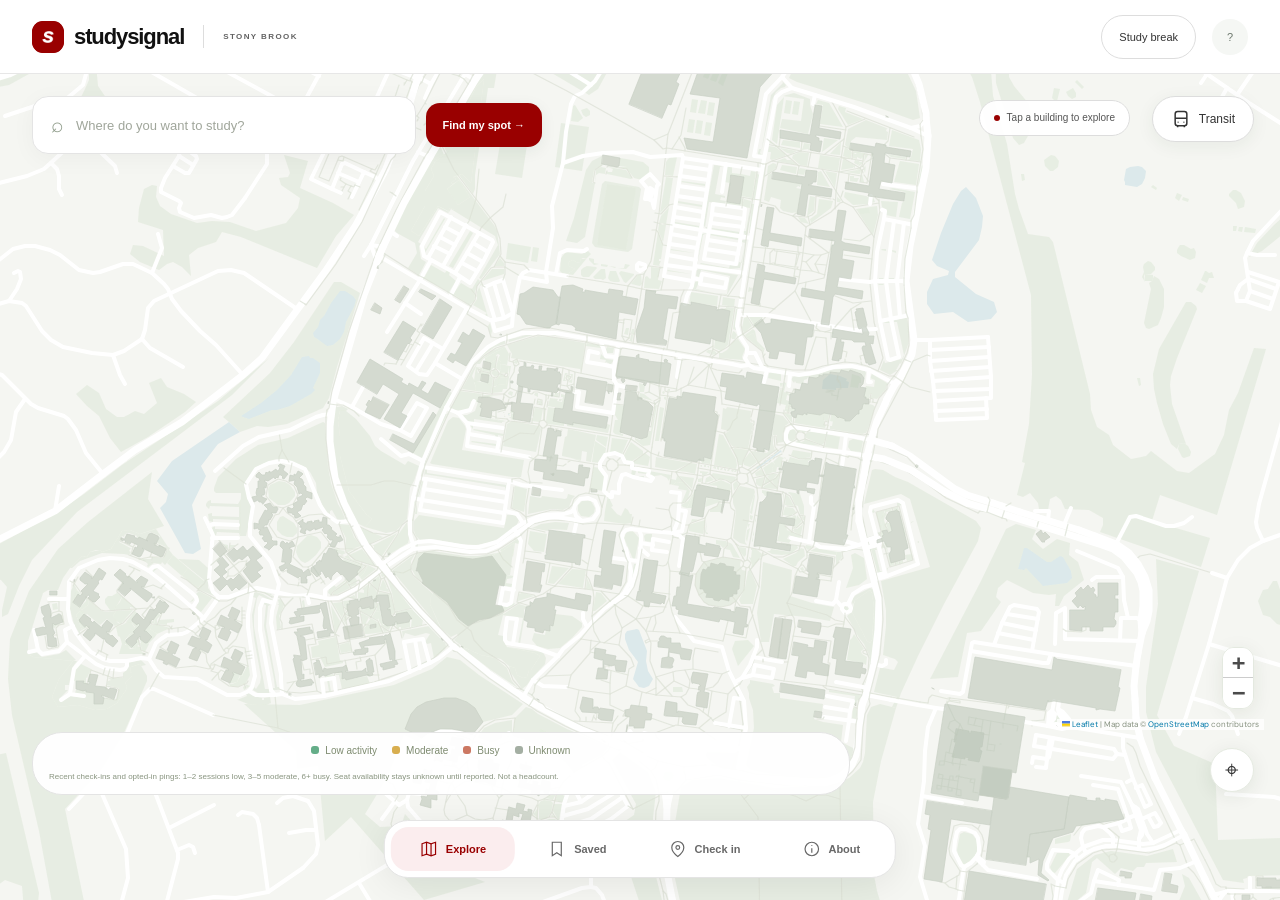
==== commit c62ef2ee: "Add shared presence and deployment config" ====
--- a/public/index.html
+++ b/public/index.html
@@ -1,10 +1,10 @@
 <!DOCTYPE html>
-<html lang="en"><head><meta charset="utf-8"><meta name="viewport" content="width=device-width,initial-scale=1"><meta name="theme-color" content="#173c35"><title>StudySignal · Find your space</title><link rel="stylesheet" href="leaflet.css"><link rel="stylesheet" href="style.css"><link rel="stylesheet" href="campus.css"><link rel="stylesheet" href="interface.css"><link rel="stylesheet" href="maplibre-gl.css"><link rel="stylesheet" href="navigation.css"><link rel="stylesheet" href="transit.css"><link rel="stylesheet" href="student-tools.css"></head>
+<html lang="en"><head><meta charset="utf-8"><meta name="viewport" content="width=device-width,initial-scale=1"><meta name="theme-color" content="#ffffff"><meta name="mobile-web-app-capable" content="yes"><meta name="apple-mobile-web-app-capable" content="yes"><meta name="apple-mobile-web-app-title" content="StudySignal"><meta name="apple-mobile-web-app-status-bar-style" content="default"><link rel="manifest" href="/manifest.webmanifest"><link rel="icon" type="image/png" href="/icons/icon-192.png"><link rel="apple-touch-icon" href="/icons/apple-touch-icon.png"><title>StudySignal · Find your space</title><link rel="stylesheet" href="leaflet.css"><link rel="stylesheet" href="style.css"><link rel="stylesheet" href="campus.css"><link rel="stylesheet" href="interface.css"><link rel="stylesheet" href="maplibre-gl.css"><link rel="stylesheet" href="navigation.css"><link rel="stylesheet" href="transit.css"><link rel="stylesheet" href="student-tools.css"><link rel="stylesheet" href="install.css"><link rel="stylesheet" href="brand.css"></head>
 <body><aside class="sidebar"><a class="brand" href="./"><span class="logo">▥</span> StudySignal<span class="branddot">.</span></a><div class="campus">STONY BROOK UNIVERSITY</div><nav><button class="nav active" data-view="map">◫ <span>Explore spaces</span></button><button class="nav" data-view="saved">♡ <span>Saved spaces</span><span id="savedCount">0</span></button><button class="nav" id="how">ⓘ <span>How it works</span></button></nav><div class="side-note"><div class="small-icon">↗</div><h3>A little signal.<br>A better study session.</h3><p>Your quick updates help the next student find their spot.</p><button id="sideReport">Share an update <span>→</span></button></div><div class="sidebar-foot"><span class="avatar">SB</span><div>Built for Seawolves<small>Made for your next big idea</small></div></div></aside>
-<main><header><a class="app-brand" href="./" aria-label="StudySignal home"><span class="app-mark">s</span>studysignal<span class="campus-pill">STONY BROOK</span></a><div class="breadcrumb">Campus <span>/</span> Study spaces</div><div class="header-right"><span class="demo"><i></i> Interactive prototype</span><button class="icon" id="help" aria-label="About this prototype">?</button></div></header><section id="campusView"><div class="campus-title"><div><div class="eyebrow">YOUR CAMPUS. AT A GLANCE.</div><h1>Your campus. Your space.</h1><p>Find a little room to focus.</p></div><label class="demo-switch"><input type="checkbox" id="demoMode"> Preview sample activity</label></div><section class="presence-strip"><div><strong>Find your place on campus</strong><small id="sharingStatus">Location is optional. You control when you check in.</small></div><button class="primary" id="locateMe">⌖ Use my location</button><button class="secondary" id="manualCheckin">Choose building</button><button class="chip" id="stopPresence" hidden>Stop sharing</button></section><div class="campus-tools"><label class="search">⌕ <input id="buildingSearch" placeholder="Where do you want to study?" aria-label="Search campus buildings"></label><button class="chip" id="resetMap">⌖ Recenter campus</button><span id="buildingCount"></span></div><div class="campus-layout"><section class="campus-map-card"><div class="map-note" id="mapNotice">Tap a building to explore</div><div id="campusMap" aria-label="Interactive Stony Brook campus map"></div><div class="campus-legend"><span><i style="background:#64ad88"></i>Low activity</span><span><i style="background:#d8ae4f"></i>Moderate</span><span><i style="background:#cc7862"></i>Busy</span><span><i style="background:#a4afa3"></i>Unknown</span></div></section><aside class="building-panel" id="buildingPanel"><div class="eyebrow">START EXPLORING</div><h2>One campus.<br>So many places.</h2><p>Select a building on the map to explore its activity and report conditions.</p><div class="campus-illustration">⌖</div><button class="primary" id="exploreLibrary">Explore the library →</button><p class="panel-foot">Building outlines: OpenStreetMap. Indoor coverage is expanding; unverified spaces are never presented as official floor plans.</p></aside></div><section class="campus-directory"><div class="section-title"><h2>Campus buildings</h2><span>Choose a building to look inside</span></div><div id="buildingList" class="building-list"></div></section></section><div id="indoorView" hidden><button class="back-campus" id="backCampus">← Back to campus map</button><section class="heading"><div><div class="eyebrow">LESS SEARCHING. MORE STUDYING.</div><h1>Find your kind of quiet<span>.</span></h1><p>A good spot changes everything. See where there’s room to focus.</p></div><button class="primary" id="find">✧ Find me a spot <span>↗</span></button></section>
+<main><header><a class="app-brand" href="./" aria-label="StudySignal home"><span class="app-mark" aria-hidden="true"><img src="icons/icon-192.png" alt=""></span>studysignal<span class="campus-pill">STONY BROOK</span></a><div class="breadcrumb">Campus <span>/</span> Study spaces</div><div class="header-right"><span class="demo"><i></i> Interactive prototype</span><button class="icon" id="help" aria-label="About this prototype">?</button></div></header><section id="campusView"><div class="campus-title"><div><div class="eyebrow">YOUR CAMPUS. AT A GLANCE.</div><h1>Your campus. Your space.</h1><p>Find a little room to focus.</p></div><label class="demo-switch"><input type="checkbox" id="demoMode"> Preview sample activity</label></div><section class="presence-strip"><div><strong>Find your place on campus</strong><small id="sharingStatus">Location is optional. You control when you check in.</small></div><button class="primary" id="locateMe">⌖ Use my location</button><button class="secondary" id="manualCheckin">Choose building</button><button class="chip" id="stopPresence" hidden>Stop sharing</button></section><div class="campus-tools"><label class="search">⌕ <input id="buildingSearch" placeholder="Where do you want to study?" aria-label="Search campus buildings"></label><button class="chip" id="resetMap">⌖ Recenter campus</button><span id="buildingCount"></span></div><div class="campus-layout"><section class="campus-map-card"><div class="map-note" id="mapNotice">Tap a building to explore</div><div id="campusMap" aria-label="Interactive Stony Brook campus map"></div><div class="campus-legend"><span><i style="background:#64ad88"></i>Low activity</span><span><i style="background:#d8ae4f"></i>Moderate</span><span><i style="background:#cc7862"></i>Busy</span><span><i style="background:#a4afa3"></i>Unknown</span><small class="heatmap-note">Recent check-ins and opted-in pings: 1–2 sessions low, 3–5 moderate, 6+ busy. Seat availability stays unknown until reported. Not a headcount.</small></div></section><aside class="building-panel" id="buildingPanel"><div class="eyebrow">START EXPLORING</div><h2>One campus.<br>So many places.</h2><p>Select a building on the map to explore its activity and report conditions.</p><div class="campus-illustration">⌖</div><button class="primary" id="exploreLibrary">Explore the library →</button><p class="panel-foot">Building outlines: OpenStreetMap. Indoor coverage is expanding; unverified spaces are never presented as official floor plans.</p></aside></div><section class="campus-directory"><div class="section-title"><h2>Campus buildings</h2><span>Choose a building to look inside</span></div><div id="buildingList" class="building-list"></div></section></section><div id="indoorView" hidden><button class="back-campus" id="backCampus">← Back to campus map</button><section class="heading"><div><div class="eyebrow">LESS SEARCHING. MORE STUDYING.</div><h1>Find your kind of quiet<span>.</span></h1><p>A good spot changes everything. See where there’s room to focus.</p></div><button class="primary" id="find">✧ Find me a spot <span>↗</span></button></section>
 <section class="stats"><div><span class="stat-icon mint">◫</span><div><strong id="available">—</strong><span>zones with open seats</span></div></div><div><span class="stat-icon sand">◉</span><div><strong>4 real study areas</strong><span>Melville Library · first floor</span></div></div><div><span class="stat-icon pink">↻</span><div><strong>Powered by students</strong><span>Availability starts unknown</span></div></div></section>
 <section class="toolbar"><label class="search">⌕ <input id="search" placeholder="Search study spaces…" aria-label="Search study spaces"></label><div class="filters"><button class="chip" data-filter="quiet">♧ Quiet</button><button class="chip" data-filter="outlets">ϟ Outlets</button><button class="chip" data-filter="group">♧ Group friendly</button><button class="chip" data-filter="available">◉ Open seats</button></div></section>
 <div class="workspace"><section class="map-panel"><div class="map-heading"><div><h2>Frank Melville Jr. Library <span class="tag">LIBRARY</span></h2><p>The real first-floor layout, with student-reported conditions.</p></div><span class="schematic">SBU-published floor plan</span></div><div class="floorbar"><div class="floors"><button data-floor="1" class="selected">First floor</button></div><div class="zoom"><button id="minus" aria-label="Zoom out">−</button><span id="zoomLabel">100%</span><button id="plus" aria-label="Zoom in">+</button></div></div><div class="mapstage"><div class="map-caption"><span class="status-dot"></span> ZONE AVAILABILITY </div><svg id="floorplan" viewBox="0 0 631 489" role="group" aria-label="SBU Melville Library first-floor plan with interactive study zones"></svg><div class="map-bottom"><span>↳ Select a zone to explore</span><span>Published floor plan · verify signs on site</span></div></div><div class="legend"><span><i class="dot open"></i>Seats available</span><span><i class="dot filling"></i>Filling up</span><span><i class="dot full"></i>Full</span><span><i class="dot unknown"></i>No recent report</span></div><div class="data-note">ⓘ Floor plan: <a href="https://library.stonybrook.edu/music-library/visitor-information/" target="_blank" rel="noopener">SBU Libraries</a>. Overlays added by StudySignal; boundaries are approximate. Map publication date not stated. Reports are shared and expire after 30 minutes.</div></section>
 <aside class="details" id="details"></aside></div><section class="nearby"><div class="section-title"><div><span class="eyebrow">A SPACE FOR EVERY STUDY STYLE</span><h2 id="listTitle">Explore this floor</h2></div><span id="results"></span></div><div class="cards" id="cards"></div></section></div><footer><span>StudySignal · A clearer signal for your next study session.</span><span>Independent student prototype · Not affiliated with SBU</span></footer></main>
-<section id="raffleView" class="raffle-view" hidden aria-label="Raffle application"><iframe src="raffle.html" title="Goodloop raffle application"></iframe></section><dialog id="reportDialog"><form id="reportForm"><div class="modal-head"><div><div class="eyebrow">A QUICK UPDATE GOES A LONG WAY</div><h2>What’s the space like?</h2></div><button type="button" class="icon" id="closeReport" aria-label="Close">×</button></div><label class="field-label" for="reportZone">Study zone</label><select id="reportZone"></select><fieldset><legend>Can you find a seat?</legend><div class="report-options"><label><input type="radio" name="status" value="open" required> Plenty of seats</label><label><input type="radio" name="status" value="filling"> A few seats</label><label><input type="radio" name="status" value="full"> Full</label></div></fieldset><label class="field-label" for="noise">Noise right now</label><select id="noise"><option value="Quiet">Quiet</option><option value="Some conversation">Some conversation</option><option value="Loud">Loud</option></select><p class="muted">Only report what you can see. Updates describe a moment in time, not a reserved seat.</p><button class="primary submit" type="submit">Share update ↗</button></form></dialog>
-<dialog id="infoDialog"><div class="modal-head"><h2>A clearer picture of campus.</h2><button class="icon" id="closeInfo" aria-label="Close">×</button></div><p>Start on the campus map. Select any mapped building to see its reported activity by area. Open Melville Library to explore the official first-floor plan. Gray means no recent information. The sample activity switch previews the heatmap without claiming live conditions.</p><h3>Know what you’re seeing</h3><p>This version uses the actual first-floor map published on SBU Libraries’ Music Library visitor page. Colored boundaries are approximate interactive overlays. Selected buildings now include SBU-published indoor maps and event-space diagrams. Their dates and floor coverage are shown. Health Sciences Level 2 is mapped, but the Level 3 library interior is not. Buildings without a published map support whole-building reports and student-defined areas. Activity reports and recent check-ins are shared across devices. Saved favorites stay in your browser. Location coordinates are processed on your device; only your confirmed building and area are sent. Presence expires after 3 minutes without an active update. Stop sharing removes your check-in.</p><p>Reports expire after 30 minutes. Gray means unknown, not empty. Study-space names and amenities come from SBU Libraries. The plan may include older labels; follow current building signage. Availability starts unknown until someone reports it.</p></dialog><div class="toast" id="toast" role="status"></div><script src="leaflet.js"></script><script src="app.js"></script><script src="plans.js"></script><script src="simulation.js"></script><script src="campus.js"></script><script src="building-groups.js"></script><script src="presence.js"></script><script src="interface.js"></script><script src="walking.js"></script><script src="maplibre-gl.js"></script><script src="navigation.js"></script><script src="transit.js"></script><script src="student-tools.js"></script></body></html>
+<dialog id="reportDialog"><form id="reportForm"><div class="modal-head"><div><div class="eyebrow">A QUICK UPDATE GOES A LONG WAY</div><h2>What’s the space like?</h2></div><button type="button" class="icon" id="closeReport" aria-label="Close">×</button></div><label class="field-label" for="reportZone">Study zone</label><select id="reportZone"></select><fieldset><legend>Can you find a seat?</legend><div class="report-options"><label><input type="radio" name="status" value="open" required> Plenty of seats</label><label><input type="radio" name="status" value="filling"> A few seats</label><label><input type="radio" name="status" value="full"> Full</label></div></fieldset><label class="field-label" for="noise">Noise right now</label><select id="noise"><option value="Quiet">Quiet</option><option value="Some conversation">Some conversation</option><option value="Loud">Loud</option></select><p class="muted">Only report what you can see. Updates describe a moment in time, not a reserved seat.</p><button class="primary submit" type="submit">Share update ↗</button></form></dialog>
+<dialog id="infoDialog"><div class="modal-head"><h2>A clearer picture of campus.</h2><button class="icon" id="closeInfo" aria-label="Close">×</button></div><p>Start on the campus map. Select any mapped building to see its reported activity by area. Open Melville Library to explore the official first-floor plan. Gray means no recent information. The sample activity switch previews the heatmap without claiming live conditions.</p><h3>Know what you’re seeing</h3><p>This version uses the actual first-floor map published on SBU Libraries’ Music Library visitor page. Colored boundaries are approximate interactive overlays. Selected buildings now include SBU-published indoor maps and event-space diagrams. Their dates and floor coverage are shown. Health Sciences Level 2 is mapped, but the Level 3 library interior is not. Buildings without a published map support whole-building reports and student-defined areas. Activity reports and recent check-ins are shared across devices. Saved favorites stay in your browser. Location coordinates are processed on your device; only your confirmed building and area are sent. Manual check-ins expire after 3 minutes; automatic location signals expire after 30 minutes. Automatic checks run every 15 minutes only while the page is visible. Exact coordinates stay on your device; the matched building ID is shared. Stop sharing removes your check-in.</p><p>Reports expire after 30 minutes. Gray means unknown, not empty. Study-space names and amenities come from SBU Libraries. The plan may include older labels; follow current building signage. Availability starts unknown until someone reports it.</p></dialog><div class="toast" id="toast" role="status"></div><script src="leaflet.js"></script><script src="app.js"></script><script src="plans.js"></script><script src="simulation.js"></script><script src="campus.js"></script><script src="building-groups.js"></script><script src="presence.js"></script><script src="interface.js"></script><script src="walking.js"></script><script src="maplibre-gl.js"></script><script src="navigation.js"></script><script src="transit.js"></script><script src="student-tools.js"></script><script src="install.js"></script></body></html>
--- a/public/campus.css
+++ b/public/campus.css
@@ -8,4 +8,6 @@
 .sync-state{font-size:9px;color:#9ca58d;margin-top:4px}.sync-state.connected{color:#4f9c72}
 
 .building-groups{margin:22px 0 4px;padding:14px;background:#f6f8f2;border:1px solid #e2e8da;border-radius:10px}.building-groups-head{display:flex;justify-content:space-between;align-items:center;gap:8px;margin-bottom:10px}.building-groups-head strong{display:block;font-size:12px;color:#43583f}.building-groups-head small{display:block;margin-top:4px;font-size:9px;color:#87927d}.building-groups-head small.connected{color:#4f9c72}.group-create-toggle{flex:0 0 auto;border:1px solid #cfdbc7;border-radius:7px;padding:8px 10px;background:#fff;color:#4d7047;font-size:10px;font-weight:700}.building-group-list{display:grid;gap:7px}.building-group-card{padding:10px;background:#fff;border:1px solid #e4e9de;border-radius:7px}.building-group-card-top{display:flex;align-items:flex-start;justify-content:space-between;gap:8px}.building-group-card-top strong{font-size:11px;color:#344b38}.building-group-card-top span{flex:0 0 auto;border-radius:20px;padding:4px 6px;background:#e5f0df;color:#53784b;font-size:9px;font-weight:700}.building-group-course{margin-top:5px;font-size:10px;color:#63745f}.building-group-when{margin-top:7px;font-size:9px;color:#8a9583}.building-group-empty{padding:12px 10px;background:#fff;border:1px dashed #d5dfce;border-radius:7px;font-size:10px;line-height:1.6;color:#788672}.group-board-link{display:block;margin:10px 0 0;text-align:right;color:#637b51;font-size:9px;text-decoration:none}.building-group-form-wrap{margin-top:10px}.building-group-form-wrap summary{cursor:pointer;color:#5f7459;font-size:10px;font-weight:700}.building-group-form{display:grid;gap:9px;margin-top:12px}.building-group-form label{display:grid;gap:5px;color:#71806c;font-size:9px;font-weight:700}.building-group-form input,.building-group-form select{width:100%;min-width:0;padding:8px;border:1px solid #dce4d6;border-radius:6px;background:#fff;color:#435441;font-size:10px}.building-group-fields{display:grid;grid-template-columns:1fr 1fr;gap:8px}.building-group-form .primary{margin-top:2px;padding:10px}.group-form-status{margin:0;font-size:9px!important;line-height:1.5!important;color:#548360!important}@media(max-width:500px){.building-group-fields{grid-template-columns:1fr}}
-.building-priority{display:grid;gap:8px;margin:15px 0 12px;padding:12px;background:#f6f8f2;border:1px solid #e4eadd;border-radius:9px}.building-availability{display:flex;justify-content:space-between;align-items:center;gap:8px;padding-bottom:9px;border-bottom:1px solid #e5eadf}.building-availability span,.building-recency>span{font-size:8px;letter-spacing:1px;font-weight:800;color:#899580}.building-availability strong{font-size:12px;color:#456341}.building-signals{display:grid;grid-template-columns:1fr 1fr;gap:8px}.building-signals>div{display:grid;gap:4px}.building-signals span{font-size:9px;color:#8a9583}.building-signals strong{font-size:10px;color:#4d6149}.building-recency{display:grid;gap:4px;padding-top:7px;border-top:1px solid #e5eadf}.building-recency strong{font-size:9px;font-weight:600;color:#687b61}.building-shortcuts{display:grid;grid-template-columns:1fr 1fr;gap:8px;margin-bottom:12px}.building-shortcuts .secondary{margin:0;padding:10px 6px;text-align:center;text-decoration:none;font-size:10px}.building-panel .study-group-action{display:block;text-align:center;text-decoration:none;margin:10px 0 12px}+
+.building-priority{display:grid;gap:8px;margin:15px 0 12px;padding:12px;background:#f6f8f2;border:1px solid #e4eadd;border-radius:9px}.building-availability{display:flex;justify-content:space-between;align-items:center;gap:8px;padding-bottom:9px;border-bottom:1px solid #e5eadf}.building-availability span,.building-recency>span{font-size:8px;letter-spacing:1px;font-weight:800;color:#899580}.building-availability strong{font-size:12px;color:#456341}.building-signals{display:grid;grid-template-columns:1fr 1fr;gap:8px}.building-signals>div{display:grid;gap:4px}.building-signals span{font-size:9px;color:#8a9583}.building-signals strong{font-size:10px;color:#4d6149}.building-recency{display:grid;gap:4px;padding-top:7px;border-top:1px solid #e5eadf}.building-recency strong{font-size:9px;font-weight:600;color:#687b61}.building-shortcuts{display:grid;grid-template-columns:1fr 1fr;gap:8px;margin-bottom:12px}.building-shortcuts .secondary{margin:0;padding:10px 6px;text-align:center;text-decoration:none;font-size:10px}.building-panel .study-group-action{display:block;text-align:center;text-decoration:none;margin:10px 0 12px}
+.building-presence{display:grid;gap:4px;padding-top:7px;border-top:1px solid #e5eadf}.building-presence>span{font-size:8px;letter-spacing:1px;font-weight:800;color:#899580}.building-presence strong{font-size:9px;font-weight:600;color:#687b61}.heatmap-note{flex-basis:100%;font-size:8px;line-height:1.4;color:#88947f}
--- a/public/install.css
+++ b/public/install.css
@@ -0,0 +1,2 @@
+.install-panel{padding:18px;background:#f5f8f2;border:1px solid #e1e9dc;border-radius:16px;margin-bottom:24px}.install-panel img{border-radius:15px;float:left;margin:0 14px 12px 0}.install-panel h3{font-size:17px;margin:0 0 6px;line-height:1.35}.install-panel p{line-height:1.7;margin:8px 0}.install-panel>div{min-height:58px}.install-panel .primary{clear:both;width:100%;margin:10px 0;background:#c6f7be;color:#193a26}.install-panel small{display:block;font-size:11px;line-height:1.7;color:#65716b}.install-panel [hidden]{display:none!important}#installInstructions{clear:both}#installStatus:empty{display:none}
+@media(display-mode:standalone){.app-nav{bottom:calc(18px + env(safe-area-inset-bottom,0px))}#indoorView{padding-bottom:calc(110px + env(safe-area-inset-bottom,0px))}}
--- a/public/brand.css
+++ b/public/brand.css
@@ -0,0 +1,10 @@
+/* Stony Brook's official red/black palette. Status colors remain semantic. */
+:root{--sbu-red:#990000;--sbu-dark-red:#6b000d;--sbu-black:#000;--green:var(--sbu-red);--ink:#171717;--muted:#626262;--line:#e5e5e5;--paper:#fff;--mint:#fbedee}
+body{background:#fff;color:var(--ink)}h1,h2,h3,h4{color:#171717}.app-brand{color:#111}.app-mark,.logo{background:var(--sbu-red);color:#fff}.branddot{color:var(--sbu-red)}.campus-pill{color:#626262;border-color:#ddd}main>header{border-color:#e7e7e7}.eyebrow,.building-panel>.eyebrow{color:#777}.campus-tools .search{border-color:#e4e4e4;box-shadow:0 5px 25px #0000000a}.campus-tools input{color:#222}.map-note{color:#555;background:#fffffff2;border-color:#ddd}.map-note:not(.sample)::before{background:var(--sbu-red)}
+.primary,.building-panel .primary,.details .primary,.checkin-dialog .primary,#findCampusSpot,#studentBody form>.primary,.install-panel .primary{background:var(--sbu-red);color:#fff;border-color:var(--sbu-red)}.primary:hover,#findCampusSpot:hover{background:var(--sbu-dark-red)}.secondary,.chip{color:#333;border-color:#ddd;background:#fff}.app-nav{border-color:#e4e4e4;box-shadow:0 6px 35px #00000012}.app-nav button{color:#686868}.app-nav button.active,.app-nav button.active:hover{background:#fbedee;color:var(--sbu-red)}.app-nav button:hover{background:#f6f6f6}.panel-close,.student-heading button,.transit-heading button{background:#f2f2f2;color:#555}.building-panel,.campus-directory,.map-panel,.details,.student-card,dialog{border-color:#e4e4e4;box-shadow:0 8px 32px #0000000b}.building-panel .secondary{border-color:#ddd}.unknown-note{background:#f5f5f5;color:#626262}.building-panel .area-heading,.area-row small{color:#686868}.area-row button{background:#f5f5f5;color:#444}.building-panel>.panel-foot{color:#737373}.selected-building-label{color:var(--sbu-dark-red);border-color:#e8ced0}.leaflet-control-zoom a{color:#4b4b4b!important}.campus-legend{border-color:#e4e4e4}.sharing-pill{color:#555;background:#fff}.checkin-dialog p,.checkin-dialog small{color:#626262}.checkin-dialog small{line-height:1.7}dialog::backdrop{background:#17171750}.report-options label:has(input:checked){background:#fbedee;border-color:#c57075}#studentBody>p,.student-card p,#studentBody label{color:#626262}#studentBody input:not([type=checkbox]),#studentBody select{color:#222;border-color:#d8d8d8}#studentBody a{color:var(--sbu-red)}#studentBody .student-card button{background:#f5f5f5;color:#333}#studentBody .student-card .primary{background:var(--sbu-red);color:#fff}#studentBody small{color:#737373}input[type=checkbox],input[type=radio]{accent-color:var(--sbu-red)}#studentTools{color:#333;border-color:#ddd}
+#transitToggle{color:#333;border-color:#ddd}#transitToggle.selected{background:var(--sbu-red);border-color:var(--sbu-red);color:#fff}#transitPanel{border-color:#ddd}#transitStatus:not(.transit-offline){color:#444;background:#f3f3f3}.transit-location-row button{background:#f5f5f5;color:#333;border-color:#ddd}.transit-label,#transitLocationStatus,.transit-foot,.transit-empty{color:#666}.transit-empty{background:#f5f5f5}#transitRoute{color:#333;border-color:#ddd}.transit-foot a,.transit-back{color:var(--sbu-red)}.transit-stop-row{color:#222;border-color:#eee}.transit-stop-row b{color:var(--sbu-red)}.transit-stop-row small{color:#666}.transit-route-badge{background:#f3f3f3;color:#444}.transit-arrival strong{color:var(--sbu-red)}.transit-arrival span:not(.transit-route-badge),.transit-arrival small{color:#666}
+.study-prefs label{background:#f5f5f5;border-color:#ddd;color:#444}.study-prefs input{accent-color:var(--sbu-red)}.study-result{color:#222;border-color:#ddd}.study-result small,#findResults{color:#666}.walk-metrics strong{color:var(--sbu-red)}.walk-title p,.walk-disclaimer,.walk-metrics>span{color:#666!important}#walkInstruction{background:var(--sbu-red);color:#fff}#walkPanel{border-color:#ddd}.walk-actions .primary{background:var(--sbu-red);color:#fff}.nav-bottom{background:#fafafaf5}.nav-arrival strong{color:var(--sbu-red)}#navMode,#navSub,.nav-arrival span,.nav-bottom-extra{color:#626262}#navOverview{color:var(--sbu-red)}#navExit{background:#fbedee;color:var(--sbu-red)}.nav-map-tools button{color:var(--sbu-red);border-color:#ddd}.nav-bottom-extra button{color:var(--sbu-red)}.nav-destination{border-color:var(--sbu-red);color:var(--sbu-red)}
+.install-panel{background:#faf6f6;border-color:#eadcdd}.install-panel small{color:#626262}.install-panel p{color:#555}.leaflet-tooltip{border-color:#ddd}button:focus-visible,a:focus-visible,input:focus-visible,select:focus-visible,.leaflet-interactive:focus-visible{outline:3px solid var(--sbu-red);outline-offset:3px}
+
+/* Use the centered icon artwork rather than a font-baseline-aligned glyph. */
+.app-mark{flex-shrink:0;overflow:hidden;line-height:1;letter-spacing:0}.app-mark img{display:block;width:100%;height:100%;border-radius:inherit;object-fit:contain}
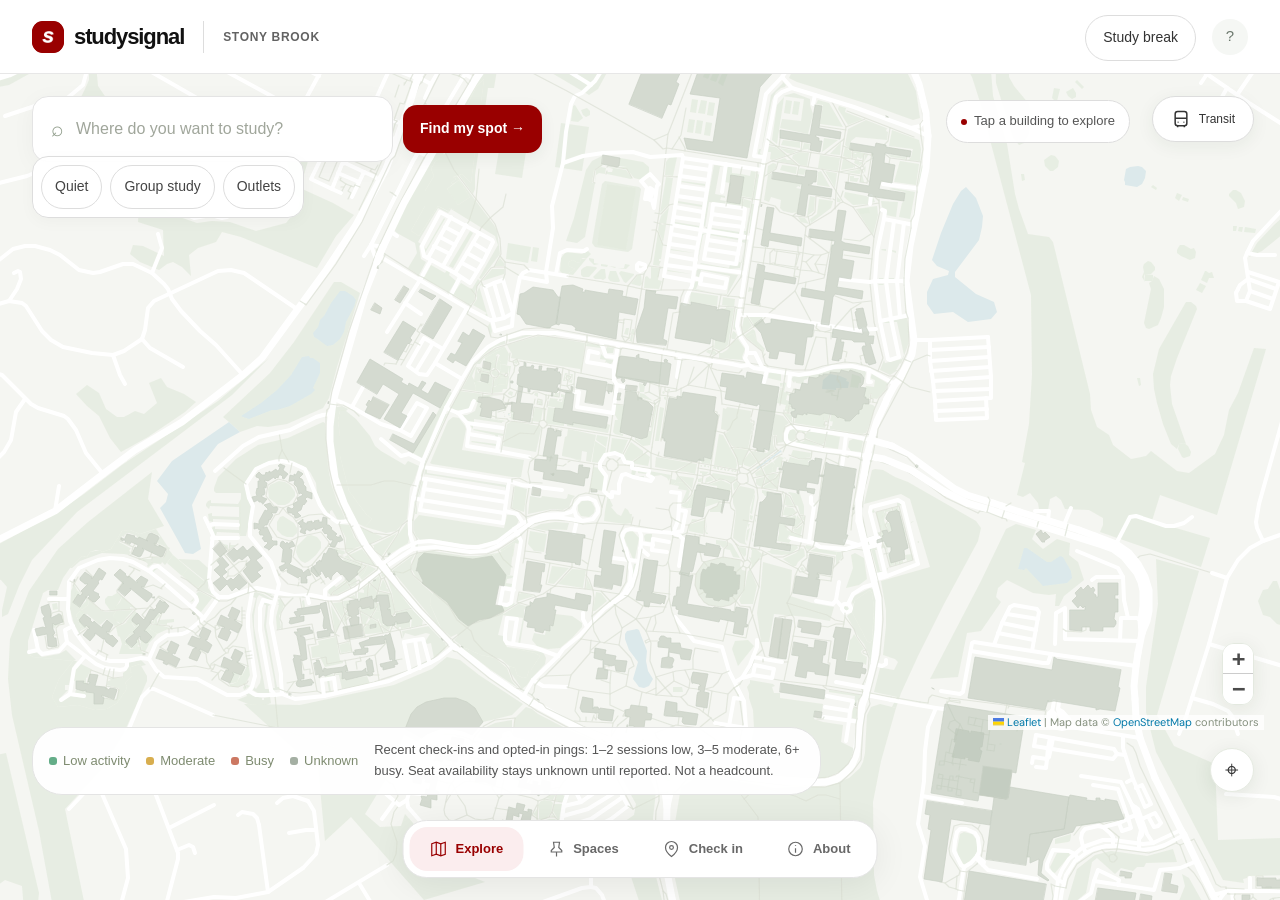
==== commit 375aa111: "Improve study-space discovery, readability, and favorite building summaries Add readable building de" ====
--- a/public/index.html
+++ b/public/index.html
@@ -1,10 +1,10 @@
 <!DOCTYPE html>
-<html lang="en"><head><meta charset="utf-8"><meta name="viewport" content="width=device-width,initial-scale=1"><meta name="theme-color" content="#ffffff"><meta name="mobile-web-app-capable" content="yes"><meta name="apple-mobile-web-app-capable" content="yes"><meta name="apple-mobile-web-app-title" content="StudySignal"><meta name="apple-mobile-web-app-status-bar-style" content="default"><link rel="manifest" href="/manifest.webmanifest"><link rel="icon" type="image/png" href="/icons/icon-192.png"><link rel="apple-touch-icon" href="/icons/apple-touch-icon.png"><title>StudySignal · Find your space</title><link rel="stylesheet" href="leaflet.css"><link rel="stylesheet" href="style.css"><link rel="stylesheet" href="campus.css"><link rel="stylesheet" href="interface.css"><link rel="stylesheet" href="maplibre-gl.css"><link rel="stylesheet" href="navigation.css"><link rel="stylesheet" href="transit.css"><link rel="stylesheet" href="student-tools.css"><link rel="stylesheet" href="install.css"><link rel="stylesheet" href="brand.css"></head>
-<body><aside class="sidebar"><a class="brand" href="./"><span class="logo">▥</span> StudySignal<span class="branddot">.</span></a><div class="campus">STONY BROOK UNIVERSITY</div><nav><button class="nav active" data-view="map">◫ <span>Explore spaces</span></button><button class="nav" data-view="saved">♡ <span>Saved spaces</span><span id="savedCount">0</span></button><button class="nav" id="how">ⓘ <span>How it works</span></button></nav><div class="side-note"><div class="small-icon">↗</div><h3>A little signal.<br>A better study session.</h3><p>Your quick updates help the next student find their spot.</p><button id="sideReport">Share an update <span>→</span></button></div><div class="sidebar-foot"><span class="avatar">SB</span><div>Built for Seawolves<small>Made for your next big idea</small></div></div></aside>
+<html lang="en"><head><meta charset="utf-8"><meta name="viewport" content="width=device-width,initial-scale=1"><meta name="theme-color" content="#ffffff"><meta name="mobile-web-app-capable" content="yes"><meta name="apple-mobile-web-app-capable" content="yes"><meta name="apple-mobile-web-app-title" content="StudySignal"><meta name="apple-mobile-web-app-status-bar-style" content="default"><link rel="manifest" href="/manifest.webmanifest"><link rel="icon" type="image/png" href="/icons/icon-192.png"><link rel="apple-touch-icon" href="/icons/apple-touch-icon.png"><title>StudySignal · Find your space</title><link rel="stylesheet" href="leaflet.css"><link rel="stylesheet" href="style.css"><link rel="stylesheet" href="campus.css"><link rel="stylesheet" href="interface.css"><link rel="stylesheet" href="maplibre-gl.css"><link rel="stylesheet" href="navigation.css"><link rel="stylesheet" href="transit.css"><link rel="stylesheet" href="student-tools.css"><link rel="stylesheet" href="install.css"><link rel="stylesheet" href="brand.css"><link rel="stylesheet" href="readability.css"></head>
+<body><aside class="sidebar"><a class="brand" href="./"><span class="logo">▥</span> StudySignal<span class="branddot">.</span></a><div class="campus">STONY BROOK UNIVERSITY</div><nav><button class="nav active" data-view="map">◫ <span>Explore spaces</span></button><button class="nav" data-view="saved">⌖ <span>Spaces</span><span id="savedCount">0</span></button><button class="nav" id="how">ⓘ <span>How it works</span></button></nav><div class="side-note"><div class="small-icon">↗</div><h3>A little signal.<br>A better study session.</h3><p>Your quick updates help the next student find their spot.</p><button id="sideReport">Share an update <span>→</span></button></div><div class="sidebar-foot"><span class="avatar">SB</span><div>Built for Seawolves<small>Made for your next big idea</small></div></div></aside>
 <main><header><a class="app-brand" href="./" aria-label="StudySignal home"><span class="app-mark" aria-hidden="true"><img src="icons/icon-192.png" alt=""></span>studysignal<span class="campus-pill">STONY BROOK</span></a><div class="breadcrumb">Campus <span>/</span> Study spaces</div><div class="header-right"><span class="demo"><i></i> Interactive prototype</span><button class="icon" id="help" aria-label="About this prototype">?</button></div></header><section id="campusView"><div class="campus-title"><div><div class="eyebrow">YOUR CAMPUS. AT A GLANCE.</div><h1>Your campus. Your space.</h1><p>Find a little room to focus.</p></div><label class="demo-switch"><input type="checkbox" id="demoMode"> Preview sample activity</label></div><section class="presence-strip"><div><strong>Find your place on campus</strong><small id="sharingStatus">Location is optional. You control when you check in.</small></div><button class="primary" id="locateMe">⌖ Use my location</button><button class="secondary" id="manualCheckin">Choose building</button><button class="chip" id="stopPresence" hidden>Stop sharing</button></section><div class="campus-tools"><label class="search">⌕ <input id="buildingSearch" placeholder="Where do you want to study?" aria-label="Search campus buildings"></label><button class="chip" id="resetMap">⌖ Recenter campus</button><span id="buildingCount"></span></div><div class="campus-layout"><section class="campus-map-card"><div class="map-note" id="mapNotice">Tap a building to explore</div><div id="campusMap" aria-label="Interactive Stony Brook campus map"></div><div class="campus-legend"><span><i style="background:#64ad88"></i>Low activity</span><span><i style="background:#d8ae4f"></i>Moderate</span><span><i style="background:#cc7862"></i>Busy</span><span><i style="background:#a4afa3"></i>Unknown</span><small class="heatmap-note">Recent check-ins and opted-in pings: 1–2 sessions low, 3–5 moderate, 6+ busy. Seat availability stays unknown until reported. Not a headcount.</small></div></section><aside class="building-panel" id="buildingPanel"><div class="eyebrow">START EXPLORING</div><h2>One campus.<br>So many places.</h2><p>Select a building on the map to explore its activity and report conditions.</p><div class="campus-illustration">⌖</div><button class="primary" id="exploreLibrary">Explore the library →</button><p class="panel-foot">Building outlines: OpenStreetMap. Indoor coverage is expanding; unverified spaces are never presented as official floor plans.</p></aside></div><section class="campus-directory"><div class="section-title"><h2>Campus buildings</h2><span>Choose a building to look inside</span></div><div id="buildingList" class="building-list"></div></section></section><div id="indoorView" hidden><button class="back-campus" id="backCampus">← Back to campus map</button><section class="heading"><div><div class="eyebrow">LESS SEARCHING. MORE STUDYING.</div><h1>Find your kind of quiet<span>.</span></h1><p>A good spot changes everything. See where there’s room to focus.</p></div><button class="primary" id="find">✧ Find me a spot <span>↗</span></button></section>
 <section class="stats"><div><span class="stat-icon mint">◫</span><div><strong id="available">—</strong><span>zones with open seats</span></div></div><div><span class="stat-icon sand">◉</span><div><strong>4 real study areas</strong><span>Melville Library · first floor</span></div></div><div><span class="stat-icon pink">↻</span><div><strong>Powered by students</strong><span>Availability starts unknown</span></div></div></section>
 <section class="toolbar"><label class="search">⌕ <input id="search" placeholder="Search study spaces…" aria-label="Search study spaces"></label><div class="filters"><button class="chip" data-filter="quiet">♧ Quiet</button><button class="chip" data-filter="outlets">ϟ Outlets</button><button class="chip" data-filter="group">♧ Group friendly</button><button class="chip" data-filter="available">◉ Open seats</button></div></section>
 <div class="workspace"><section class="map-panel"><div class="map-heading"><div><h2>Frank Melville Jr. Library <span class="tag">LIBRARY</span></h2><p>The real first-floor layout, with student-reported conditions.</p></div><span class="schematic">SBU-published floor plan</span></div><div class="floorbar"><div class="floors"><button data-floor="1" class="selected">First floor</button></div><div class="zoom"><button id="minus" aria-label="Zoom out">−</button><span id="zoomLabel">100%</span><button id="plus" aria-label="Zoom in">+</button></div></div><div class="mapstage"><div class="map-caption"><span class="status-dot"></span> ZONE AVAILABILITY </div><svg id="floorplan" viewBox="0 0 631 489" role="group" aria-label="SBU Melville Library first-floor plan with interactive study zones"></svg><div class="map-bottom"><span>↳ Select a zone to explore</span><span>Published floor plan · verify signs on site</span></div></div><div class="legend"><span><i class="dot open"></i>Seats available</span><span><i class="dot filling"></i>Filling up</span><span><i class="dot full"></i>Full</span><span><i class="dot unknown"></i>No recent report</span></div><div class="data-note">ⓘ Floor plan: <a href="https://library.stonybrook.edu/music-library/visitor-information/" target="_blank" rel="noopener">SBU Libraries</a>. Overlays added by StudySignal; boundaries are approximate. Map publication date not stated. Reports are shared and expire after 30 minutes.</div></section>
 <aside class="details" id="details"></aside></div><section class="nearby"><div class="section-title"><div><span class="eyebrow">A SPACE FOR EVERY STUDY STYLE</span><h2 id="listTitle">Explore this floor</h2></div><span id="results"></span></div><div class="cards" id="cards"></div></section></div><footer><span>StudySignal · A clearer signal for your next study session.</span><span>Independent student prototype · Not affiliated with SBU</span></footer></main>
 <dialog id="reportDialog"><form id="reportForm"><div class="modal-head"><div><div class="eyebrow">A QUICK UPDATE GOES A LONG WAY</div><h2>What’s the space like?</h2></div><button type="button" class="icon" id="closeReport" aria-label="Close">×</button></div><label class="field-label" for="reportZone">Study zone</label><select id="reportZone"></select><fieldset><legend>Can you find a seat?</legend><div class="report-options"><label><input type="radio" name="status" value="open" required> Plenty of seats</label><label><input type="radio" name="status" value="filling"> A few seats</label><label><input type="radio" name="status" value="full"> Full</label></div></fieldset><label class="field-label" for="noise">Noise right now</label><select id="noise"><option value="Quiet">Quiet</option><option value="Some conversation">Some conversation</option><option value="Loud">Loud</option></select><p class="muted">Only report what you can see. Updates describe a moment in time, not a reserved seat.</p><button class="primary submit" type="submit">Share update ↗</button></form></dialog>
-<dialog id="infoDialog"><div class="modal-head"><h2>A clearer picture of campus.</h2><button class="icon" id="closeInfo" aria-label="Close">×</button></div><p>Start on the campus map. Select any mapped building to see its reported activity by area. Open Melville Library to explore the official first-floor plan. Gray means no recent information. The sample activity switch previews the heatmap without claiming live conditions.</p><h3>Know what you’re seeing</h3><p>This version uses the actual first-floor map published on SBU Libraries’ Music Library visitor page. Colored boundaries are approximate interactive overlays. Selected buildings now include SBU-published indoor maps and event-space diagrams. Their dates and floor coverage are shown. Health Sciences Level 2 is mapped, but the Level 3 library interior is not. Buildings without a published map support whole-building reports and student-defined areas. Activity reports and recent check-ins are shared across devices. Saved favorites stay in your browser. Location coordinates are processed on your device; only your confirmed building and area are sent. Manual check-ins expire after 3 minutes; automatic location signals expire after 30 minutes. Automatic checks run every 15 minutes only while the page is visible. Exact coordinates stay on your device; the matched building ID is shared. Stop sharing removes your check-in.</p><p>Reports expire after 30 minutes. Gray means unknown, not empty. Study-space names and amenities come from SBU Libraries. The plan may include older labels; follow current building signage. Availability starts unknown until someone reports it.</p></dialog><div class="toast" id="toast" role="status"></div><script src="leaflet.js"></script><script src="app.js"></script><script src="plans.js"></script><script src="simulation.js"></script><script src="campus.js"></script><script src="building-groups.js"></script><script src="presence.js"></script><script src="interface.js"></script><script src="walking.js"></script><script src="maplibre-gl.js"></script><script src="navigation.js"></script><script src="transit.js"></script><script src="student-tools.js"></script><script src="install.js"></script></body></html>
+<dialog id="infoDialog"><div class="modal-head"><h2>A clearer picture of campus.</h2><button class="icon" id="closeInfo" aria-label="Close">×</button></div><p>Start on the campus map. Select any mapped building to see its reported activity by area. Open Melville Library to explore the official first-floor plan. Gray means no recent information. The sample activity switch previews the heatmap without claiming live conditions.</p><h3>Know what you’re seeing</h3><p>This version uses the actual first-floor map published on SBU Libraries’ Music Library visitor page. Colored boundaries are approximate interactive overlays. Selected buildings now include SBU-published indoor maps and event-space diagrams. Their dates and floor coverage are shown. Health Sciences Level 2 is mapped, but the Level 3 library interior is not. Buildings without a published map support whole-building reports and student-defined areas. Activity reports and recent check-ins are shared across devices. Saved favorites stay in your browser. Location coordinates are processed on your device; only your confirmed building and area are sent. Manual check-ins expire after 3 minutes; automatic location signals expire after 30 minutes. Automatic checks run every 15 minutes only while the page is visible. Exact coordinates stay on your device; the matched building ID is shared. Stop sharing removes your check-in.</p><p>Reports expire after 30 minutes. Gray means unknown, not empty. Study-space names and amenities come from SBU Libraries. The plan may include older labels; follow current building signage. Availability starts unknown until someone reports it.</p></dialog><div class="toast" id="toast" role="status"></div><script src="leaflet.js"></script><script src="preferences.js"></script><script src="app.js"></script><script src="plans.js"></script><script src="simulation.js"></script><script src="campus.js"></script><script src="building-groups.js"></script><script src="presence.js"></script><script src="favorite-store.js"></script><script src="interface.js"></script><script src="walking.js"></script><script src="maplibre-gl.js"></script><script src="navigation.js"></script><script src="transit.js"></script><script src="student-tools.js"></script><script src="install.js"></script><script src="favorite-summary.js"></script><script src="favorites.js"></script></body></html>
--- a/public/readability.css
+++ b/public/readability.css
@@ -0,0 +1,152 @@
+/* Readable type scale across the map, details, and mobile dialogs. Load last. */
+:root{--text-caption:13px;--text-control:15px;--text-body:16px}
+body{font-size:var(--text-body);line-height:1.5}
+button,input,select,textarea{font-size:var(--text-control)}
+.campus-tools input,#search,input,select,textarea{font-size:16px;line-height:1.5}
+.primary,.secondary,.chip,#findCampusSpot,#studentTools,.building-panel .primary,.building-panel .secondary,.checkin-dialog .primary,.checkin-dialog .secondary,.walk-actions button{font-size:14px;line-height:1.4;min-height:44px}
+.app-nav button{font-size:13px;line-height:1.3;padding:12px 20px}
+.eyebrow,.building-panel>.eyebrow,.transit-heading .eyebrow,.campus-pill,.tag,.schematic{font-size:12px;line-height:1.5;letter-spacing:.7px}
+.map-note,.campus-legend,.heatmap-note,.map-caption,.map-bottom,.legend,.data-note,.sharing-pill,.building-item small,.space-card .meta,.report-meta,.source-tag,.demo-switch{font-size:13px;line-height:1.6}
+.campus-legend{flex-wrap:wrap;gap:8px 16px;max-width:calc(100% - 32px)}
+.heatmap-note{color:#555;max-width:430px}
+.building-panel>.panel-foot,.panel-foot,.unknown-note,.walk-disclaimer,.walk-metrics>span,.building-panel:not(.has-selection)>p:not(.panel-foot){font-size:13px!important;line-height:1.65!important}
+.area-row strong,.building-item,.space-card p,.detail-metrics strong,.study-result strong{font-size:15px}
+.area-row small,.study-result small,.space-card .meta span,.metric span,.walk-title p,.checkin-dialog small{font-size:13px;line-height:1.6}
+.area-row button{width:auto;min-width:54px;height:auto;min-height:44px;border-radius:10px;font-size:13px;flex-shrink:0}
+.badge,.building-panel .badge{font-size:13px;padding:7px 11px;white-space:normal}
+.selected-building-label,.leaflet-tooltip{font-size:13px;line-height:1.5}
+.leaflet-control-attribution{font-size:11px!important}
+.find-dialog p,.checkin-dialog p,#infoDialog p,.modal p,.muted,#findResults,.study-prefs label,.field-label{font-size:15px;line-height:1.6}
+.study-prefs{flex-wrap:wrap}.study-prefs label{padding:11px}.study-result b{font-size:14px}.study-result{align-items:flex-start}.study-result>span{min-width:0}
+#studentBody label,#studentBody input,#studentBody select{font-size:16px}
+.student-card p,#breakResults>p,.student-storage,.install-panel p{font-size:14px;line-height:1.65}
+.student-card button,.install-panel button{font-size:14px}.install-panel small{font-size:13px}
+.transit-label,.transit-location-row button,.transit-back,.transit-stop-row strong,.transit-stop-row b,.transit-empty,.transit-alert{font-size:14px}
+.transit-stop-row small,.transit-foot,.transit-route-badge,.transit-arrival small,.transit-arrival span:not(.transit-route-badge),.transit-alert p{font-size:13px;line-height:1.6}
+.transit-stop-row{gap:12px}.transit-stop-row>span{min-width:0}.transit-location-row{flex-wrap:wrap}
+#navMode,#navSub,.nav-arrival span,.nav-bottom-extra{font-size:14px;line-height:1.5}
+.toast{font-size:15px;line-height:1.5;max-width:calc(100% - 24px)}
+@media(max-width:800px){
+ .app-nav{width:390px}.app-nav button{font-size:12px;padding:9px 7px;gap:6px}
+ .campus-tools .search{flex-basis:calc(100% - 150px)}#findCampusSpot{font-size:14px;padding:12px 14px}
+ .campus-legend{font-size:12px;gap:7px 12px;padding:9px 12px}
+ .heatmap-note{font-size:12px;line-height:1.55}.map-note{font-size:12px;max-width:calc(100% - 145px)}
+ .area-row small{font-size:13px}.building-panel .badge{font-size:13px}
+ .study-prefs label{font-size:14px}.find-dialog{padding:22px;max-height:90dvh}
+ .building-panel{max-height:55dvh}.building-panel:not(.has-selection)>p{font-size:14px}
+ .sharing-pill{font-size:12px}.campus-directory{top:145px}
+ #studentTools{font-size:14px;padding:10px 14px}
+}
+@media(max-width:380px){.campus-tools{gap:7px}.campus-tools .search{flex-basis:calc(100% - 142px);padding:12px}.campus-tools input{font-size:16px}#findCampusSpot{padding:12px 10px;font-size:13px}.app-brand{font-size:19px}.app-nav button{font-size:12px}}
+
+/* Details must remain readable even when feature styles set tiny local sizes. */
+#buildingPanel{font-size:16px;line-height:1.6;width:390px}
+#buildingPanel :is(p,span,small,label,summary,a,button,input,select,strong,li),
+.plan-dialog :is(p,span,small,label,summary,a,button,input,select,strong,li),
+#details :is(p,span,small,label,summary,a,button,input,select,strong,li){font-size:15px!important;line-height:1.6!important;letter-spacing:normal;overflow-wrap:anywhere}
+#buildingPanel :is(input,select,button),.plan-dialog :is(input,select,button),#details :is(input,select,button){font-size:16px!important;min-height:44px}
+#buildingPanel h2,#details h2,.plan-dialog h2{font-size:27px;line-height:1.25;overflow-wrap:anywhere}
+#buildingPanel :is(h3,.area-heading,.building-groups-head>div>strong),.plan-dialog h3{font-size:18px!important;line-height:1.4}
+#buildingPanel :is(.building-availability>strong,.building-presence>strong){font-size:19px!important}
+#buildingPanel :is(.panel-foot,.unknown-note){font-size:15px!important;color:#535353;line-height:1.7!important}
+#buildingPanel :is(.building-signals,.building-shortcuts,.building-group-fields){gap:12px}
+#buildingPanel .building-signals{grid-template-columns:1fr}
+#buildingPanel .building-shortcuts{flex-wrap:wrap}
+#buildingPanel .area-row{gap:14px;align-items:flex-start}
+#buildingPanel .area-row>div{min-width:0}
+#buildingPanel :is(.area-row button,.group-create-toggle){width:auto;flex-shrink:0;padding:10px 12px;border-radius:10px}
+#buildingPanel .building-groups-head{flex-wrap:wrap;gap:12px}
+#buildingPanel .building-group-fields{grid-template-columns:1fr}
+.plan-report-list>button{height:auto;gap:12px;padding:14px;text-align:left}
+.plan-report-list>button>span{min-width:0}
+@media(max-width:800px){#buildingPanel{width:auto;max-height:65dvh;padding:22px}#buildingPanel.has-selection h2{font-size:27px}#buildingPanel .building-shortcuts{display:grid;grid-template-columns:1fr}#buildingPanel .building-shortcuts>*{width:100%;text-align:center}}
+#buildingPanel{z-index:1070}
+#buildingPanel .building-priority span{color:#555}
+#buildingPanel .building-availability{flex-wrap:wrap;gap:8px 16px}
+#buildingPanel .building-priority{padding:16px;gap:16px}
+#buildingPanel .building-signals>div{gap:6px}
+
+/* Map-wide hints yield to expanded building details, then return on close. */
+body:not(.sheet-collapsed) #campusView:has(#buildingPanel.has-selection) :is(.campus-legend,.heatmap-note,.map-note,.sharing-pill){display:none}
+@media(max-width:800px){
+ body:not(.sheet-collapsed) #campusView:has(#buildingPanel.has-selection) :is(.campus-tools,#transitToggle,.leaflet-control-zoom){visibility:hidden;pointer-events:none}
+ #buildingPanel.has-selection{bottom:100px;max-height:calc(100dvh - 180px);isolation:isolate}
+}
+
+/* Close controls remain circular despite the shared minimum button height. */
+#buildingPanel .panel-close,
+:is(dialog,.details) button[aria-label^="Close"]{
+ box-sizing:border-box;
+ width:44px!important;
+ height:44px!important;
+ min-width:44px!important;
+ min-height:44px!important;
+ max-width:44px!important;
+ max-height:44px!important;
+ aspect-ratio:1;
+ border-radius:50%!important;
+ padding:0!important;
+ flex:0 0 44px;
+ display:grid;
+ place-items:center;
+ font-size:24px!important;
+ line-height:1!important;
+}
+
+/* A persistent title and progressive disclosure keep building details focused. */
+#buildingPanel .building-panel-header{position:sticky;top:-24px;z-index:3;background:#fff;display:flex;align-items:flex-start;gap:14px;margin:-24px -24px 18px;padding:20px 24px 16px;border-bottom:1px solid #e6e6e6;box-shadow:0 5px 10px #00000004}
+#buildingPanel .building-panel-title{flex:1;min-width:0}
+#buildingPanel .building-panel-header h2{font-size:24px;margin:8px 0 0;max-width:none;line-height:1.3}
+#buildingPanel .building-panel-header .panel-close{position:static;flex-shrink:0;margin:0}
+#buildingPanel .building-panel-header .eyebrow{font-size:13px!important;font-weight:600;color:#626262}
+#buildingPanel .building-extra{margin:16px 0;border:1px solid #e3e3e3;border-radius:12px;padding:0 14px;background:#fff}
+#buildingPanel .building-extra>summary{cursor:pointer;padding:14px 0;font-weight:600;color:#333;min-height:48px}
+#buildingPanel .building-extra[open]{padding-bottom:14px}
+#buildingPanel .building-extra .building-groups{border:0;padding:0;margin:0;background:transparent}
+#buildingPanel .building-shortcuts{margin:12px 0 18px}
+#buildingPanel .building-shortcuts .secondary{margin-top:0}
+#buildingPanel .building-priority{margin-top:0}
+#buildingPanel .building-availability{display:grid;grid-template-columns:1fr}
+#buildingPanel .building-signals{grid-template-columns:repeat(2,minmax(0,1fr))}
+#buildingPanel .building-extra .panel-foot{margin:8px 0}
+#buildingPanel .building-extra :is(.building-presence,.building-recency){margin:10px 0;display:grid;gap:4px}
+@media(max-width:800px){#buildingPanel .building-panel-header{top:-22px;margin:-22px -22px 18px;padding:18px 22px 14px}#buildingPanel .building-panel-header h2{font-size:24px}}
+#buildingPanel>.badge.unknown{display:none}
+
+/* Shared preference controls and comparable study-area cards. */
+.campus-preferences{position:absolute;top:156px;left:32px;z-index:1050;max-width:calc(100% - 64px);padding:8px;background:#fffffff5;border:1px solid #ddd;border-radius:16px;box-shadow:0 4px 16px #00000008}
+.study-preference-buttons{display:flex;flex-wrap:wrap;gap:8px}
+.study-preference-buttons button,#buildingPanel .study-preference-buttons button{font-size:14px!important;line-height:1.4!important;border:1px solid #ddd;border-radius:22px;padding:9px 13px;min-height:44px;background:#fff;color:#444;cursor:pointer}
+.study-preference-buttons button[aria-pressed=true],#buildingPanel .study-preference-buttons button[aria-pressed=true]{background:#990000;color:#fff;border-color:#990000}
+#buildingPanel .building-area-card{border:1px solid #dedede;background:#fff;border-radius:15px;padding:16px;margin:14px 0}
+#buildingPanel .building-area-card h3{font-size:19px!important;margin:0 0 9px;line-height:1.35}
+#buildingPanel .area-card-status{display:inline-block;border-radius:8px;background:#f1f1f1;padding:5px 9px;font-size:15px!important;color:#505050}
+#buildingPanel .area-card-status.open{background:#e8f2e8;color:#285136}#buildingPanel .area-card-status.filling{background:#fff1da;color:#755219}#buildingPanel .area-card-status.full{background:#f8e9e4;color:#853b2b}
+#buildingPanel .area-card-features{display:flex;flex-wrap:wrap;gap:6px}#buildingPanel .area-card-features span{font-size:15px!important;background:#f5f5f5;border-radius:6px;padding:5px 8px;color:#555}
+#buildingPanel :is(.area-card-floor,.area-card-freshness,.area-match-count,.area-filter-empty){font-size:15px!important;line-height:1.6!important;color:#555;margin:12px 0}
+#buildingPanel .building-area-card button{width:100%;margin-top:8px}
+body:not(.sheet-collapsed) #campusView:has(#buildingPanel.has-selection)>.campus-preferences,.navigating .campus-preferences,.transit-mode .campus-preferences{display:none}
+@media(min-width:801px){.campus-directory{top:222px}.map-note{top:26px}.campus-preferences{max-width:510px}}
+@media(max-width:800px){.campus-preferences{top:145px;left:16px;right:16px;max-width:none}.campus-map-card .map-note{top:151px}.campus-legend{top:202px}.campus-directory{top:208px}#transitToggle{top:210px}.campus-preferences .study-preference-buttons{gap:6px}.campus-preferences button{font-size:14px;padding:8px 11px}.heatmap-note{margin-top:6px}}
+
+/* Favorite buildings: a separate, persistent Spaces collection. */
+#buildingPanel .building-panel-header{flex-wrap:wrap;gap:8px}
+#buildingPanel .building-panel-title{flex-basis:calc(100% - 104px)}
+#buildingPanel .building-favorite{width:44px;height:44px;min-width:44px;max-width:44px;padding:10px;border:1px solid #e4d5d5;border-radius:50%;background:#fff;color:#990000;display:grid;place-items:center;flex:0 0 44px;cursor:pointer}
+.building-favorite svg{width:22px;height:22px;fill:none;stroke:currentColor;stroke-width:1.8}
+.building-favorite[aria-pressed=true]{background:#fff0f0!important}.building-favorite[aria-pressed=true] svg{fill:currentColor}
+#favoriteSpaces{max-width:1000px;margin:0 auto;padding:32px 24px 130px}.spaces-heading h1{font-size:34px;letter-spacing:-1px;margin:8px 0 12px}.spaces-heading>p,.spaces-storage,.spaces-count{font-size:16px;line-height:1.6;color:#626262}.spaces-storage{margin-top:28px;font-size:14px}
+.favorite-grid{display:grid;grid-template-columns:repeat(2,minmax(0,1fr));gap:18px}.favorite-building{padding:24px;border:1px solid #e1e1e1;border-radius:18px;background:#fff}.favorite-building h2{font-size:24px;line-height:1.3;margin:12px 0;overflow-wrap:anywhere}.favorite-building p{font-size:16px;line-height:1.6;color:#626262}.favorite-actions{display:flex;gap:12px;align-items:center;margin-top:20px}.favorite-actions .primary{flex:1;font-size:16px;background:#990000;color:#fff;border:0;padding:12px;border-radius:12px;cursor:pointer}.remove-favorite{width:44px;height:44px;border:1px solid #e5d5d5;border-radius:50%;background:#fff4f4;color:#990000;font-size:24px;cursor:pointer}
+.spaces-empty{margin-top:28px;text-align:center;background:#faf8f8;border:1px dashed #dacccc;border-radius:20px;padding:36px 22px}.spaces-empty>span{font-size:44px;color:#990000}.spaces-empty h2{font-size:24px;line-height:1.4}.spaces-empty p{font-size:16px;line-height:1.7;color:#626262}.spaces-empty button{margin-top:12px;background:#990000;color:#fff;border:0;padding:12px 20px;cursor:pointer}.spaces-view #studentTools{display:none}
+@media(max-width:650px){.favorite-grid{grid-template-columns:1fr}#favoriteSpaces{padding:24px 18px 120px}.spaces-heading h1{font-size:30px}}
+
+/* Spaces cards show current evidence before the optional full-details action. */
+.favorite-summary-top{display:flex;align-items:center;justify-content:space-between;gap:12px}
+.favorite-headline{display:inline-block;padding:7px 11px;background:#f1f4ee;color:#385239;border-radius:8px;font-size:17px;font-weight:650}
+.favorite-building .favorite-freshness{font-size:15px;line-height:1.6;margin:12px 0;color:#626262}
+.favorite-amenities{display:flex;gap:7px;flex-wrap:wrap}.favorite-amenities span{font-size:14px;line-height:1.5;background:#f4f4f4;border-radius:7px;padding:6px 8px;color:#505050}
+.favorite-area-list{list-style:none;padding:0;margin:18px 0}.favorite-area-list li{display:flex;align-items:flex-start;justify-content:space-between;gap:12px;padding:12px 0;border-bottom:1px solid #ececec;font-size:15px;line-height:1.5}.favorite-area-list li>span{min-width:0;overflow-wrap:anywhere}.favorite-area-list strong{font-size:14px;color:#666;text-align:right;font-weight:500;flex-shrink:0}.favorite-area-list strong.open{color:#346345}.favorite-area-list strong.full{color:#990000}
+.favorite-building .favorite-checkins{font-size:14px;line-height:1.6;margin:12px 0;color:#626262}.favorite-actions .primary{background:#f7f7f7;color:#333;border:1px solid #ddd}
+@media(max-width:380px){.favorite-area-list li{flex-direction:column;gap:4px}.favorite-area-list strong{text-align:left}}
+#favoriteSpaces .spaces-heading>p{margin:8px 0 16px}.spaces-heading h1{margin-bottom:8px}.favorite-building{position:relative}.favorite-summary-top{min-height:22px;padding-right:48px}.favorite-summary-top .remove-favorite{position:absolute;right:18px;top:18px}.favorite-building h2{margin:12px 0}.favorite-building .favorite-freshness{margin:10px 0}.favorite-area-list{margin:14px 0}
+@media(max-width:650px){#favoriteSpaces{padding-top:20px}.spaces-heading>.eyebrow{display:none}.spaces-heading h1{margin:0 0 8px}.spaces-count{margin:12px 0}.favorite-building{padding:20px}}
